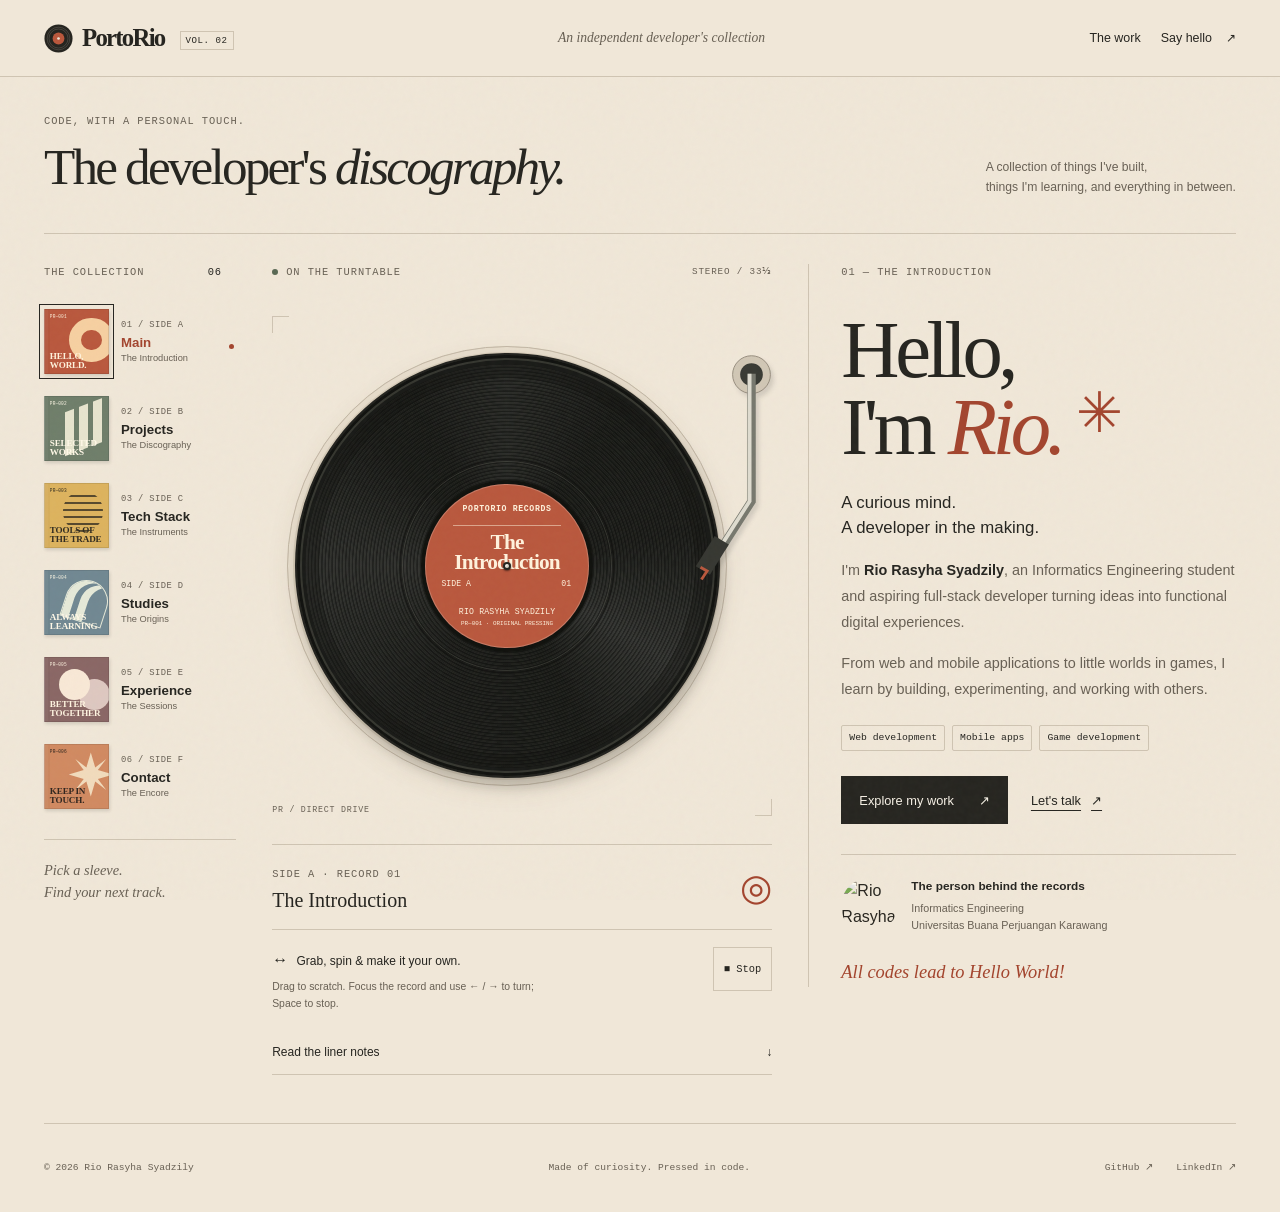
==== index.html @ fa9a6332 "rebuild: Vinyl Retro Porto" ====
<!DOCTYPE html>
<html lang="en">
  <head>
    <meta charset="UTF-8">
    <meta name="viewport" content="width=device-width, initial-scale=1.0">
    <meta name="theme-color" content="#f0e7d8">
    <meta name="description" content="The developer's discography. Explore the web, mobile, and game projects of Rio Rasyha Syadzily, an Informatics Engineering student and aspiring full-stack developer.">
    <meta property="og:title" content="PortoRio — The Developer's Discography">
    <meta property="og:description" content="Six records. One developer. Explore Rio's projects, instruments, and the story behind the work.">
    <meta property="og:type" content="website">
    <title>PortoRio — The Developer's Discography</title>
    <link rel="icon" href="assets/record.svg" type="image/svg+xml">
    <link rel="stylesheet" href="css/index.css">
    <link rel="stylesheet" href="css/vinyl.css">
    <script src="js/index.js" defer></script>
  </head>
  <body data-record="home">
    <a class="skip-link" href="#liner-notes">Skip to liner notes</a>
    <header class="navbar" id="navbar">
      <div class="nav-inner page-width">
        <a class="wordmark" href="#home" aria-label="PortoRio home"><img src="assets/record.svg" width="29" height="29" alt="">PortoRio<span class="edition">VOL. 02</span></a>
        <span class="header-note">An independent developer's collection</span>
        <nav class="quick-nav" aria-label="Quick navigation"><a href="#projects">The work</a><a href="#contact">Say hello <span aria-hidden="true">↗</span></a>
        </nav>
      </div>
    </header>
    <main class="page-width" id="main">
      <div class="masthead">
        <div>
          <p class="eyebrow">Code, with a personal touch.</p>
          <h1>The developer's <em>discography.</em>
          </h1>
        </div>
        <p class="masthead-note">A collection of things I've built,<br>things I'm learning, and everything in between.</p>
      </div>
      <div class="listening-room" id="listening-room" data-state="ready">
        <nav class="collection" aria-label="Vinyl collection">
          <div class="collection-heading">
            <h2 class="eyebrow">The collection</h2>
            <span class="mono">06</span>
          </div>
          <ol class="sleeve-list" id="sleeve-list" tabindex="-1">
            <li><a class="sleeve" href="#home" data-record="home" aria-current="true"><span class="sleeve-art art-home" aria-hidden="true"><span class="art-catalog">PR—001</span><span class="art-shape"></span><span class="art-name">HELLO,<br>WORLD.</span></span><span class="sleeve-caption"><span class="sleeve-number">01 / SIDE A</span><strong>Main</strong><span>The Introduction</span></span><span class="selection-dot" aria-hidden="true"></span></a>
            </li>
            <li><a class="sleeve" href="#projects" data-record="projects"><span class="sleeve-art art-projects" aria-hidden="true"><span class="art-catalog">PR—002</span><span class="art-shape"></span><span class="art-name">SELECTED<br>WORKS</span></span><span class="sleeve-caption"><span class="sleeve-number">02 / SIDE B</span><strong>Projects</strong><span>The Discography</span></span><span class="selection-dot" aria-hidden="true"></span></a>
            </li>
            <li><a class="sleeve" href="#skills" data-record="skills"><span class="sleeve-art art-skills" aria-hidden="true"><span class="art-catalog">PR—003</span><span class="art-shape"></span><span class="art-name">TOOLS OF<br>THE TRADE</span></span><span class="sleeve-caption"><span class="sleeve-number">03 / SIDE C</span><strong>Tech Stack</strong><span>The Instruments</span></span><span class="selection-dot" aria-hidden="true"></span></a>
            </li>
            <li><a class="sleeve" href="#studies" data-record="studies"><span class="sleeve-art art-studies" aria-hidden="true"><span class="art-catalog">PR—004</span><span class="art-shape"></span><span class="art-name">ALWAYS<br>LEARNING</span></span><span class="sleeve-caption"><span class="sleeve-number">04 / SIDE D</span><strong>Studies</strong><span>The Origins</span></span><span class="selection-dot" aria-hidden="true"></span></a>
            </li>
            <li><a class="sleeve" href="#experience" data-record="experience"><span class="sleeve-art art-experience" aria-hidden="true"><span class="art-catalog">PR—005</span><span class="art-shape"></span><span class="art-name">BETTER<br>TOGETHER</span></span><span class="sleeve-caption"><span class="sleeve-number">05 / SIDE E</span><strong>Experience</strong><span>The Sessions</span></span><span class="selection-dot" aria-hidden="true"></span></a>
            </li>
            <li><a class="sleeve" href="#contact" data-record="contact"><span class="sleeve-art art-contact" aria-hidden="true"><span class="art-catalog">PR—006</span><span class="art-shape"></span><span class="art-name">KEEP IN<br>TOUCH.</span></span><span class="sleeve-caption"><span class="sleeve-number">06 / SIDE F</span><strong>Contact</strong><span>The Encore</span></span><span class="selection-dot" aria-hidden="true"></span></a>
            </li>
          </ol>
          <p class="collection-hint">Pick a sleeve.<br>Find your next track.</p>
        </nav>
        <div class="turntable-column">
          <div class="deck-heading"><span class="eyebrow"><span class="status-dot" aria-hidden="true"></span>On the turntable</span><span class="mono">STEREO / 33⅓</span>
          </div>
          <div class="turntable" id="turntable">
            <span class="deck-corner corner-top" aria-hidden="true"></span><span class="deck-corner corner-bottom" aria-hidden="true"></span>
            <div class="platter" aria-hidden="true">
            </div>
            <svg class="tonearm" viewBox="0 0 90 270" fill="none" aria-hidden="true"><circle cx="63" cy="25" r="20" fill="#d1c7b5" stroke="#948b7c"/><circle cx="63" cy="25" r="12" fill="#393a34"/><path d="M63 24v135l-32 50" stroke="#77786e" stroke-width="9"/><path d="M61 24v135l-32 50" stroke="#dfdcd0" stroke-width="4"/><path d="m24 196 15 9-20 32-15-9z" fill="#363731"/><path d="m9 229 7 4-6 9" stroke="#b9583d" stroke-width="3"/></svg>
            <div class="record-motion" id="record-motion">
              <div class="record-surface" id="record-surface" role="group" aria-label="The Introduction vinyl" aria-describedby="record-help">
                <div class="record" id="record" aria-hidden="true">
                  <div class="record-label"><span class="label-brand">PORTORIO RECORDS</span><span class="label-rule"></span><span class="label-title" id="record-title">The<br>Introduction</span><span class="label-side" id="record-side">SIDE A</span><span class="label-number" id="record-number">01</span><span class="label-credit">RIO RASYHA SYADZILY</span><span class="label-bottom" id="record-catalog">PR—001 · ORIGINAL PRESSING</span>
                  </div>
                </div>
                <span class="spindle" aria-hidden="true"></span>
              </div>
            </div>
            <span class="deck-signature mono" aria-hidden="true">PR / DIRECT DRIVE</span>
          </div>
          <div class="record-caption">
            <div><span class="eyebrow" id="playing-side">Side A · Record 01</span>
              <p id="playing-title">The Introduction</p>
            </div>
            <span class="record-mark" aria-hidden="true">◎</span>
          </div>
          <div class="interaction-controls" id="interaction-controls" hidden>
            <p id="record-help"><span aria-hidden="true">↔</span> Grab, spin &amp; make it your own.<small>Drag to scratch. Focus the record and use ← / → to turn; Space to stop.</small>
            </p>
            <button class="stop-record" id="stop-record" type="button" aria-label="Stop the record">■ Stop</button>
          </div>
          <a class="notes-jump" id="notes-jump" href="#home">Read the liner notes <span aria-hidden="true">↓</span></a>
        </div>
        <div class="liner-notes" id="liner-notes" tabindex="-1">
          <section class="record-panel" id="home" aria-labelledby="home-heading">
            <p class="eyebrow panel-catalog">01 — The Introduction</p>
            <h2 class="intro-heading" id="home-heading" tabindex="-1">Hello,<br>I'm <em>Rio.</em><span class="hello-star" aria-hidden="true">✳</span>
            </h2>
            <p class="intro-subtitle">A curious mind.<br>A developer in the making.</p>
            <p>I'm <strong>Rio Rasyha Syadzily</strong>, an Informatics Engineering student and aspiring full-stack developer turning ideas into functional digital experiences.</p>
            <p id="about">From web and mobile applications to little worlds in games, I learn by building, experimenting, and working with others.</p>
            <div class="interest-tags"><span>Web development</span><span>Mobile apps</span><span>Game development</span>
            </div>
            <div class="actions"><a class="button button-ink" href="#projects">Explore my work <span aria-hidden="true">↗</span></a><a class="text-link" href="#contact">Let's talk <span aria-hidden="true">↗</span></a>
            </div>
            <div class="artist-note"><img src="assets/pfp/POTORIO.jpeg" alt="Rio Rasyha Syadzily" width="56" height="56" decoding="async">
              <div><strong>The person behind the records</strong><span>Informatics Engineering<br>Universitas Buana Perjuangan Karawang</span>
              </div>
            </div>
            <p class="handwritten">All codes lead to Hello World!</p>
          </section>
          <section class="record-panel" id="projects" aria-labelledby="projects-heading">
            <p class="eyebrow panel-catalog">02 — The Discography</p>
            <h2 id="projects-heading" tabindex="-1">Selected <em>works.</em>
            </h2>
            <p>A few ideas that made it out of my notebook. Four tracks across web, mobile, and game development.</p>
            <ol class="track-list">
              <li>
                <article class="track"><a class="track-cover" href="detail_PJ.html?project=proculus" aria-label="View Proculus project"><img src="assets/projects/proculus/homepr.jpeg" alt="Proculus e-procurement website" width="160" height="110" loading="lazy" decoding="async"><span aria-hidden="true">01</span></a>
                  <div><span class="eyebrow">Full-stack · Web &amp; mobile</span>
                    <h3><a href="detail_PJ.html?project=proculus">Proculus <span aria-hidden="true">↗</span></a>
                    </h3>
                    <p>An e-procurement platform for tender, vendor, bidding, and procurement processes.</p>
                    <p class="track-tech">Laravel · PHP · MySQL · Ionic Angular · Tailwind CSS · Bootstrap · Sanctum</p>
                  </div>
                </article>
              </li>
              <li>
                <article class="track"><a class="track-cover" href="detail_PJ.html?project=hibitty" aria-label="View Hibitty project"><img src="assets/projects/hibitty/cover.png" alt="Hibitty habit tracker artwork" width="160" height="110" loading="lazy" decoding="async"><span aria-hidden="true">02</span></a>
                  <div><span class="eyebrow">Mobile · Personal project</span>
                    <h3><a href="detail_PJ.html?project=hibitty">Hibitty <span aria-hidden="true">↗</span></a>
                    </h3>
                    <p>An offline Android habit tracker with daily check-ins, streaks, and local data storage.</p>
                    <p class="track-tech">Ionic Angular · JavaScript · Capacitor · Local Storage</p>
                  </div>
                </article>
              </li>
              <li>
                <article class="track"><a class="track-cover" href="detail_PJ.html?project=echoes" aria-label="View Echoes of Gaia project"><img src="assets/projects/echoes/map1.png" alt="Echoes of Gaia 2D game environment" width="160" height="110" loading="lazy" decoding="async"><span aria-hidden="true">03</span></a>
                  <div><span class="eyebrow">Game · GEMASTIK XIX 2026</span>
                    <h3><a href="detail_PJ.html?project=echoes">Echoes of Gaia <span aria-hidden="true">↗</span></a>
                    </h3>
                    <p>The Living World. A 2D game exploring gameplay, creative direction, and team collaboration.</p>
                    <p class="track-tech">Unity · C# · 2D · Game Design</p>
                  </div>
                </article>
              </li>
              <li>
                <article class="track"><a class="track-cover" href="detail_PJ.html?project=eventsite" aria-label="View Eventsite project"><img src="assets/projects/eventsite/home.jpg" alt="Eventsite event organizer website" width="160" height="110" loading="lazy" decoding="async"><span aria-hidden="true">04</span></a>
                  <div><span class="eyebrow">Web · Academic project</span>
                    <h3><a href="detail_PJ.html?project=eventsite">Eventsite <span aria-hidden="true">↗</span></a>
                    </h3>
                    <p>A team-built event organizer application, from front-end interfaces to back-end functionality.</p>
                    <p class="track-tech">PHP · JavaScript · MySQL · HTML · CSS</p>
                  </div>
                </article>
              </li>
            </ol>
            <a class="text-link" href="https://github.com/iori-28" target="_blank" rel="noopener noreferrer">More on GitHub <span aria-hidden="true">↗</span></a>
          </section>
          <section class="record-panel" id="skills" aria-labelledby="skills-heading">
            <p class="eyebrow panel-catalog">03 — The Instruments</p>
            <h2 id="skills-heading" tabindex="-1">Tools of <em>the trade.</em>
            </h2>
            <p>The languages, frameworks, and tools I use across academic, personal, and competition projects.</p>
            <!-- Existing local technology labels and licensed icons. -->
            <div class="skills-grid">
              <article class="skill-card">
                <div class="skill-heading">
                  <h3>01 / Programming</h3>
                  <button type="button" class="skill-toggle" aria-label="Technology logos for Programming" aria-pressed="false" hidden>Show logos +</button>
                </div>
                <div class="skill-list">
                  <span class="tag"><img src="assets/tech/python.svg" alt="" width="24" height="24" loading="lazy">Python</span><span class="tag"><img src="assets/tech/javascript.svg" alt="" width="24" height="24" loading="lazy">JavaScript</span><span class="tag"><img src="assets/tech/php.svg" alt="" width="24" height="24" loading="lazy">PHP</span><span class="tag"><img src="assets/tech/csharp.svg" alt="" width="24" height="24" loading="lazy">C#</span><span class="tag"><img src="assets/tech/ruby.svg" alt="" width="24" height="24" loading="lazy">Ruby / RGSS</span><span class="tag"><img src="assets/tech/rails.svg" alt="" width="24" height="24" loading="lazy">Ruby on Rails</span>
                </div>
              </article>
              <article class="skill-card">
                <div class="skill-heading">
                  <h3>02 / Web development</h3>
                  <button type="button" class="skill-toggle" aria-label="Technology logos for Web Development" aria-pressed="false" hidden>Show logos +</button>
                </div>
                <div class="skill-list">
                  <span class="tag"><img src="assets/tech/laravel.svg" alt="" width="24" height="24" loading="lazy">Laravel</span><span class="tag"><img src="assets/tech/tailwindcss.svg" alt="" width="24" height="24" loading="lazy">Tailwind CSS</span><span class="tag"><img src="assets/tech/bootstrap.svg" alt="" width="24" height="24" loading="lazy">Bootstrap</span><span class="tag"><img src="assets/tech/html5.svg" alt="" width="24" height="24" loading="lazy">HTML</span><span class="tag"><img src="assets/tech/css3.svg" alt="" width="24" height="24" loading="lazy">CSS</span><span class="tag"><img src="assets/tech/mysql.svg" alt="" width="24" height="24" loading="lazy">MySQL</span>
                </div>
              </article>
              <article class="skill-card">
                <div class="skill-heading">
                  <h3>03 / Mobile development</h3>
                  <button type="button" class="skill-toggle" aria-label="Technology logos for Mobile Development" aria-pressed="false" hidden>Show logos +</button>
                </div>
                <div class="skill-list">
                  <span class="tag"><img src="assets/tech/ionic.svg" alt="" width="24" height="24" loading="lazy">Ionic</span><span class="tag"><img src="assets/tech/angular.svg" alt="" width="24" height="24" loading="lazy">Angular</span><span class="tag"><img src="assets/tech/capacitor.svg" alt="" width="24" height="24" loading="lazy">Capacitor</span><span class="tag"><img src="assets/tech/androidstudio.svg" alt="" width="24" height="24" loading="lazy">Android Studio</span><span class="tag"><img src="assets/tech/local-storage.svg" alt="" width="24" height="24" loading="lazy">Local Storage</span>
                </div>
              </article>
              <article class="skill-card">
                <div class="skill-heading">
                  <h3>04 / Game development</h3>
                  <button type="button" class="skill-toggle" aria-label="Technology logos for Game Development" aria-pressed="false" hidden>Show logos +</button>
                </div>
                <div class="skill-list">
                  <span class="tag"><img src="assets/tech/unity.svg" alt="" width="24" height="24" loading="lazy">Unity</span><span class="tag"><img src="assets/tech/csharp.svg" alt="" width="24" height="24" loading="lazy">C#</span><span class="tag"><img src="assets/tech/rpgmaker.svg" alt="" width="24" height="24" loading="lazy">RPG Maker</span><span class="tag"><img src="assets/tech/pixel-art.svg" alt="" width="24" height="24" loading="lazy">Pixel Art</span><span class="tag"><img src="assets/tech/aseprite.svg" alt="" width="24" height="24" loading="lazy">Aseprite</span>
                </div>
              </article>
            </div>
            <p class="small-note">Currently exploring Ruby / RGSS and Ruby on Rails.</p>
          </section>
          <section class="record-panel" id="studies" aria-labelledby="studies-heading">
            <p class="eyebrow panel-catalog">04 — The Origins</p>
            <h2 id="studies-heading" tabindex="-1">Always <em>learning.</em>
            </h2>
            <p>The foundations, the experiments, and the work in progress.</p>
            <article class="education-card"><span class="eyebrow">2024 — 2028 · Expected</span><span class="education-symbol" aria-hidden="true">↗</span>
              <h3>Universitas Buana<br>Perjuangan Karawang</h3>
              <p>Bachelor of Informatics Engineering</p>
              <span class="small-note">GPA: to be added.</span>
            </article>
            <article class="liner-entry"><span class="eyebrow">On the learning list</span>
              <h3>Ruby (RGSS) &amp; Ruby on Rails</h3>
              <p>Currently studying Ruby for game development and command tools, alongside Ruby on Rails.</p>
            </article>
            <article class="liner-entry"><span class="eyebrow">Learning by doing</span>
              <h3>Beyond the classroom</h3>
              <p>Academic projects, personal applications, and technology competitions are where I put ideas into practice and learn to collaborate.</p>
              <a class="text-link" href="#experience">Explore the sessions <span aria-hidden="true">↗</span></a>
            </article>
          </section>
          <section class="record-panel" id="experience" aria-labelledby="experience-heading">
            <p class="eyebrow panel-catalog">05 — The Sessions</p>
            <h2 id="experience-heading" tabindex="-1">Better <em>together.</em>
            </h2>
            <p>The teams, competitions, and communities that shape how I work.</p>
            <h3 class="group-title" id="competitions">Competition recordings</h3>
            <article class="liner-entry"><span class="eyebrow">August 2026</span>
              <h3>GEMASTIK XIX 2026</h3>
              <p class="entry-role">Game Development Division · Team Leader</p>
              <p>Represented Universitas Buana Perjuangan Karawang, leading a team building a 2D game with Unity and C#. Responsible for the core concept, creative direction, and team coordination.</p>
            </article>
            <article class="liner-entry"><span class="eyebrow">May — June 2026</span>
              <h3>Technovision</h3>
              <p class="entry-role">Full-Stack Developer · E-Procurement</p>
              <p>Developed the Laravel, PHP, Tailwind CSS, and Bootstrap web application, contributed to the Ionic Angular mobile app, and presented the project to industry professionals.</p>
            </article>
            <h3 class="group-title">Organizations &amp; activities</h3>
            <article class="liner-entry"><span class="eyebrow">July 2026 — Present</span>
              <h3>BEM FIK UBP</h3>
              <p class="entry-role">Secretary</p>
              <p>Manage administration, documentation, correspondence, and organizational records to support internal activities.</p>
            </article>
            <article class="liner-entry"><span class="eyebrow">August — September 2026</span>
              <h3>Pekan Olahraga Mahasiswa</h3>
              <p class="entry-role">Secretary</p>
              <p>Managed administrative documentation and coordination, preparing supporting materials and resources throughout the event.</p>
            </article>
            <article class="liner-entry"><span class="eyebrow">September 2025 — Present</span>
              <h3>UKM Bahasa</h3>
              <p class="entry-role">Member</p>
              <p>Participate in structured Japanese and English learning activities, including practice sessions, quizzes, and assessments.</p>
            </article>
            <article class="liner-entry"><span class="eyebrow">July 2023 — March 2024</span>
              <h3>ITSKA — SMAN 1 Karawang</h3>
              <p class="entry-role">Member</p>
              <p>Participated in student organization activities and technology initiatives within the school environment.</p>
            </article>
          </section>
          <section class="record-panel" id="contact" aria-labelledby="contact-heading">
            <p class="eyebrow panel-catalog">06 — The Encore</p>
            <h2 id="contact-heading" tabindex="-1">Let's make<br><em>something.</em>
            </h2>
            <p>A software project, a collaboration, an internship opportunity, or a good conversation about technology. I'd love to hear from you.</p>
            <a class="contact-email" href="mailto:riorasyhasyadzily@gmail.com"><span class="eyebrow">Drop me a line</span><strong>riorasyhasyadzily<wbr>@gmail.com</strong><span aria-hidden="true">↗</span></a>
            <div class="profile-links"><a href="https://github.com/iori-28" target="_blank" rel="noopener noreferrer"><span><strong>GitHub</strong><small>@iori-28 · Explore the code</small></span><span aria-hidden="true">↗</span></a><a href="https://www.linkedin.com/in/rio-rasyha-syadzily" target="_blank" rel="noopener noreferrer"><span><strong>LinkedIn</strong><small>Rio Rasyha Syadzily · Let's connect</small></span><span aria-hidden="true">↗</span></a><a href="https://mail.google.com/mail/?view=cm&amp;fs=1&amp;to=riorasyhasyadzily@gmail.com" target="_blank" rel="noopener noreferrer"><span><strong>Prefer Gmail?</strong><small>Write a message in your browser</small></span><span aria-hidden="true">↗</span></a>
            </div>
            <p class="handwritten">Thanks for giving my records a spin.</p>
          </section>
          <a class="collection-return text-link" href="#sleeve-list">↑ Back to the collection</a>
        </div>
      </div>
      <p class="sr-only" id="selection-status" role="status" aria-live="polite" aria-atomic="true">
      </p>
      <noscript>
        <p class="fallback-note">The complete collection is below. Enable JavaScript to spin records and switch sleeves.</p>
      </noscript>
    </main>
    <footer class="page-width footer"><span>© <span id="year">2026</span> Rio Rasyha Syadzily</span><span class="footer-motto">Made of curiosity. Pressed in code.</span><a href="https://github.com/iori-28" target="_blank" rel="noopener noreferrer">GitHub ↗</a><a href="https://www.linkedin.com/in/rio-rasyha-syadzily" target="_blank" rel="noopener noreferrer">LinkedIn ↗</a>
    </footer>
  </body>
</html>
---- css/index.css ----
/* PortoRio / Vol. 02 — paper, ink, and liner notes. */
:root {
  color-scheme: light;
  --paper: #f0e7d8;
  --paper-light: #f7f1e6;
  --ink: #262520;
  --muted: #686054;
  --rust: #a3452e;
  --line: #cfc4b2;
  --sage: #788578;
  --display: Georgia, "Times New Roman", serif;
  --body: "Segoe UI", Arial, sans-serif;
  --mono: "Courier New", monospace;
}
* { box-sizing: border-box; }
body { margin: 0; color: var(--ink); background: var(--paper); font: 1rem/1.65 var(--body); }
body::before { content: ""; position: fixed; inset: 0; z-index: 20; pointer-events: none; opacity: .13; background-image: url("data:image/svg+xml,%3Csvg viewBox='0 0 180 180' xmlns='http://www.w3.org/2000/svg'%3E%3Cfilter id='n'%3E%3CfeTurbulence type='fractalNoise' baseFrequency='.85' numOctaves='3' stitchTiles='stitch'/%3E%3C/filter%3E%3Cpath fill='%2399866d' opacity='.22' filter='url(%23n)' d='M0 0h180v180H0z'/%3E%3C/svg%3E"); }
html { scroll-padding-top: 6rem; }
h1, h2, h3, p { margin: 0; }
a { color: inherit; text-decoration: none; }
button { color: inherit; font: inherit; cursor: pointer; }
img { display: block; max-width: 100%; }
button, a { -webkit-tap-highlight-color: transparent; }
:focus-visible { outline: 2px solid var(--rust); outline-offset: 5px; }
::selection { color: var(--paper-light); background: var(--rust); }
[hidden] { display: none !important; }
.page-width { width: min(1440px, calc(100% - 36px)); margin-inline: auto; }
.eyebrow, .mono { font: .65rem/1.6 var(--mono); letter-spacing: .09em; }
.eyebrow { text-transform: uppercase; }
.eyebrow, .small-note { color: var(--muted); }
.sr-only { position: absolute; width: 1px; height: 1px; padding: 0; overflow: hidden; clip-path: inset(50%); white-space: nowrap; }
.skip-link { position: fixed; top: .8rem; left: 1rem; z-index: 100; padding: .8rem 1.2rem; color: var(--paper-light); background: var(--ink); transform: translateY(-180%); }
.skip-link:focus { transform: none; }
.navbar { position: sticky; top: 0; z-index: 30; border-bottom: 1px solid var(--line); background: var(--paper); transition: box-shadow .2s; }
.navbar.scrolled { box-shadow: 0 4px 16px #2625200a; }
.nav-inner { display: flex; align-items: center; justify-content: space-between; gap: 12px; min-height: 76px; }
.wordmark { display: inline-flex; align-items: center; gap: 9px; font: bold 1.55rem var(--display); letter-spacing: -.07em; min-height: 44px; }
.edition { margin: 5px 0 0 6px; font: .57rem var(--mono); letter-spacing: .06em; border: 1px solid var(--line); padding: 3px 5px; }
.header-note { display: none; color: var(--muted); font: italic .85rem var(--display); }
.quick-nav { display: flex; gap: 20px; font-size: .78rem; }
.quick-nav a { display: flex; align-items: center; gap: 14px; min-height: 44px; }
.quick-nav a:hover, .text-link:hover, .footer a:hover { color: var(--rust); }
.quick-nav a:first-child { display: none; }
.masthead { display: flex; align-items: end; justify-content: space-between; gap: 2rem; padding: 32px 0 30px; }
.masthead h1 { font: normal clamp(2rem, 4vw, 3.25rem)/1.15 var(--display); letter-spacing: -.055em; margin-top: .55rem; }
.masthead h1 em { font-weight: normal; }
.masthead-note { display: none; font-size: .76rem; color: var(--muted); }
.listening-room { display: grid; gap: 26px; padding-top: 20px; border-top: 1px solid var(--line); align-items: start; }
.collection, .turntable-column, .liner-notes { min-width: 0; }
.collection { position: relative; z-index: 3; }
.collection-heading { display: flex; justify-content: space-between; margin-bottom: 14px; }
.collection-heading h2 { font-weight: normal; }
.sleeve-list { display: flex; gap: 18px; margin: 0 -6px; padding: 6px 6px 14px; list-style: none; overflow-x: auto; scrollbar-width: thin; scrollbar-color: var(--line) transparent; scroll-snap-type: x proximity; }
.sleeve-list li { flex: 0 0 92px; scroll-snap-align: start; }
.sleeve { display: flex; flex-direction: column; gap: 10px; position: relative; padding: 0 0 8px; }
.sleeve-caption { display: flex; flex-direction: column; line-height: 1.45; }
.sleeve-caption strong { font-size: .8rem; font-weight: 600; }
.sleeve-caption > span:last-child { font-size: .6rem; color: var(--muted); }
.sleeve-number { font: .55rem/1.7 var(--mono); letter-spacing: .045em; color: var(--muted); }
.selection-dot { width: 5px; height: 5px; position: absolute; right: 0; bottom: 29px; background: var(--rust); border-radius: 50%; opacity: 0; }
.sleeve[aria-current] .selection-dot { opacity: 1; }
.sleeve[aria-current] strong { color: var(--rust); }
.collection-hint { display: none; }
.turntable-column { position: relative; z-index: 2; }
.deck-heading { display: flex; justify-content: space-between; align-items: center; gap: .5rem; }
.deck-heading .mono { color: var(--muted); font-size: .58rem; }
.status-dot { display: inline-block; vertical-align: middle; width: 6px; height: 6px; margin: 0 8px 2px 0; background: #596953; border-radius: 50%; }
.record-caption { display: flex; justify-content: space-between; align-items: center; padding: 14px 0; border-block: 1px solid var(--line); }
.record-caption p { font: 1.25rem/1.5 var(--display); }
.record-mark { font: 2.3rem var(--display); color: var(--rust); }
.interaction-controls { display: flex; justify-content: space-between; align-items: start; gap: .8rem; padding-top: 17px; }
#record-help { font-size: .75rem; }
#record-help > span { margin-right: 5px; font-size: 1rem; }
#record-help small { display: block; color: var(--muted); font-size: .65rem; line-height: 1.7; max-width: 270px; margin-top: 4px; }
.stop-record { flex-shrink: 0; border: 1px solid var(--line); background: transparent; min-height: 44px; padding: 5px 10px; font: .65rem var(--mono); }
.stop-record:hover { background: var(--paper-light); }
.notes-jump { display: flex; justify-content: space-between; align-items: center; min-height: 44px; font-size: .75rem; border-bottom: 1px solid var(--line); margin-top: 12px; }
.liner-notes { scroll-margin-top: 1rem; }
.record-panel { padding-top: 22px; scroll-margin-top: 1rem; overflow-wrap: break-word; }
.record-panel + .record-panel { margin-top: 4rem; }
.enhanced .record-panel { margin-top: 0; }
.panel-catalog { padding-bottom: 20px; border-bottom: 1px solid var(--line); margin-bottom: 23px; }
.record-panel h2 { font: normal clamp(2.5rem, 4.5vw, 3.6rem)/1.07 var(--display); letter-spacing: -.055em; margin-bottom: 20px; }
.record-panel h2 em { color: var(--rust); font-weight: normal; }
.record-panel h2:focus { outline-offset: 8px; }
.record-panel .intro-heading { position: relative; font-size: clamp(4rem, 7vw, 6.4rem); line-height: .96; margin-bottom: 24px; }
.hello-star { display: inline-block; font-family: var(--body); font-size: .7em; color: var(--rust); vertical-align: top; margin: -.05em 0 0 .25em; }
.record-panel > p:not(.eyebrow, .handwritten, .intro-subtitle) { color: var(--muted); font-size: .9rem; line-height: 1.8; margin-bottom: 15px; }
.record-panel > .intro-subtitle { color: var(--ink); font-size: 1.05rem; line-height: 1.5; margin-bottom: 18px; }
.record-panel p strong { color: var(--ink); font-weight: 600; }
.interest-tags { display: flex; gap: 7px; flex-wrap: wrap; margin: 22px 0 25px; }
.interest-tags span { font: .61rem/1.5 var(--mono); border: 1px solid var(--line); border-radius: 2px; padding: 5px 7px; }
.actions { display: flex; gap: 23px; align-items: center; flex-wrap: wrap; margin-bottom: 30px; }
.button { display: inline-flex; align-items: center; justify-content: space-between; min-height: 48px; gap: 25px; padding: 11px 18px; font-size: .8rem; transition: background .18s; }
.button-ink { background: var(--ink); color: var(--paper-light); }
.button-ink:hover { background: var(--rust); }
.text-link { display: inline-flex; min-height: 44px; align-items: center; gap: 10px; font-size: .8rem; text-decoration: underline; text-underline-offset: 5px; }
.artist-note { border-top: 1px solid var(--line); padding-top: 22px; display: flex; gap: 14px; align-items: center; }
.artist-note img { border-radius: 50%; object-fit: cover; filter: sepia(.35); flex-shrink: 0; }
.artist-note strong { display: block; font-size: .74rem; font-weight: 600; margin-bottom: 3px; }
.artist-note span { display: block; font-size: .67rem; line-height: 1.6; color: var(--muted); }
.handwritten { font: italic 1.15rem/1.5 var(--display); color: var(--rust); margin-top: 25px; }
.track-list { padding: 0; list-style: none; margin: 22px 0 14px; }
.track { display: grid; grid-template-columns: 74px minmax(0, 1fr); gap: 15px; padding: 21px 0; border-top: 1px solid var(--line); }
.track-cover { position: relative; align-self: start; background: #ded2bd; border: 1px solid var(--line); }
.track-cover img { width: 100%; height: 74px; object-fit: cover; transition: filter .2s; filter: saturate(.7); }
.track-cover:hover img { filter: none; }
.track-cover > span { position: absolute; bottom: 0; left: 0; font: .6rem var(--mono); background: var(--ink); color: var(--paper); padding: 4px 7px; }
.track .eyebrow { font-size: .55rem; letter-spacing: .04em; }
.track h3 { font: bold 1.28rem/1.5 var(--display); margin: 3px 0 4px; }
.track h3 a { display: flex; justify-content: space-between; gap: 10px; min-height: 36px; }
.track h3 a:hover { color: var(--rust); }
.track h3 span { font: 1rem var(--body); }
.track p { font-size: .77rem; color: var(--muted); line-height: 1.65; }
.track .track-tech { font: .59rem/1.8 var(--mono); color: var(--rust); margin-top: 8px; }
.skill-card { border-top: 1px solid var(--line); padding: 18px 0; }
.skill-heading { display: flex; align-items: center; justify-content: space-between; gap: 10px; }
.skill-heading h3 { font-size: .82rem; font-weight: 600; }
.skill-toggle { border: 0; background: transparent; padding: 4px 0 4px 6px; min-height: 44px; font: .6rem var(--mono); color: var(--rust); flex-shrink: 0; }
.skill-list { display: flex; flex-wrap: wrap; gap: 7px; margin-top: 10px; }
.tag { display: inline-flex; gap: 7px; align-items: center; padding: 6px 8px; border: 1px solid var(--line); background: #f7f1e655; font-size: .7rem; }
.tag img { object-fit: contain; transition: opacity .16s, transform .16s; }
.skills-interactive .skill-card:not(.logos-visible) .tag img { opacity: 0; transform: scale(.7); }
.small-note { font-size: .75rem; }
.education-card { position: relative; padding: 25px; margin: 25px 0; background: #dedecb; border: 1px solid #b8bcaa; }
.education-card h3 { font: 1.6rem/1.25 var(--display); margin: 38px 0 15px; }
.education-card p { font-size: .84rem; margin-bottom: 14px; }
.education-symbol { position: absolute; right: 23px; top: 42px; font-size: 2.7rem; color: #57644f; }
.liner-entry { padding: 21px 0; border-top: 1px solid var(--line); }
.liner-entry h3 { font: bold 1.2rem/1.35 var(--display); margin: 8px 0; }
.liner-entry p { font-size: .83rem; color: var(--muted); }
.liner-entry .entry-role { color: var(--rust); font-size: .74rem; margin-bottom: 9px; }
.group-title { margin: 28px 0 14px; font: .67rem var(--mono); text-transform: uppercase; letter-spacing: .08em; }
.contact-email { display: grid; grid-template-columns: minmax(0, 1fr) auto; gap: 10px; padding: 23px 0; margin-top: 25px; border-block: 1px solid var(--ink); overflow-wrap: anywhere; }
.contact-email .eyebrow { grid-column: 1 / -1; }
.contact-email strong { font-size: clamp(.92rem, 1.35vw, 1.15rem); font-weight: 500; }
.contact-email:hover, .profile-links a:hover { color: var(--rust); }
.profile-links a { display: flex; gap: 20px; justify-content: space-between; align-items: center; padding: 19px 0; border-bottom: 1px solid var(--line); }
.profile-links strong { display: block; font-weight: 500; font-size: .9rem; }
.profile-links small { color: var(--muted); font-size: .73rem; }
.footer { margin-top: 48px; padding-block: 22px; border-top: 1px solid var(--line); display: flex; align-items: center; gap: 10px 23px; flex-wrap: wrap; font: .6rem/1.8 var(--mono); color: var(--muted); }
.footer > span:first-child { flex-basis: 100%; }
.footer-motto { display: none; }
.footer a { min-height: 44px; display: inline-flex; align-items: center; }
.fallback-note { margin-block: 2rem; }
.collection-return { margin-top: 25px; }
@media (min-width: 600px) {
  .page-width { width: min(1440px, calc(100% - 64px)); }
  .quick-nav a:first-child { display: flex; }
  .masthead { padding-block: 36px; }
  .sleeve-list { justify-content: space-between; }
  .sleeve-list li { flex-basis: 88px; }
  .turntable-column { width: min(100%, 500px); margin-inline: auto; }
  .liner-notes { max-width: 650px; width: 100%; margin-inline: auto; }
  .track { grid-template-columns: 100px minmax(0, 1fr); gap: 20px; }
  .track-cover img { height: 86px; }
  .footer > span:first-child { flex-basis: auto; margin-right: auto; }
}
@media (min-width: 760px) {
  .header-note { display: block; }
  .listening-room { grid-template-columns: minmax(0, 1fr) minmax(0, 1fr); gap: 28px; }
  .collection { grid-column: 1 / -1; }
  .turntable-column { position: sticky; top: 105px; }
  .record-panel { padding-top: 0; }
  .record-panel .intro-heading { font-size: clamp(3.8rem, 6.5vw, 6.4rem); }
  .notes-jump { margin-top: 18px; }
  .track { grid-template-columns: 64px minmax(0, 1fr); gap: 12px; }
  .track-cover img { height: 68px; }
  .skill-heading { flex-wrap: wrap; gap: 0 10px; }
}
@media (min-width: 1100px) {
  .page-width { width: min(1440px, calc(100% - 88px)); }
  .masthead-note { display: block; }
  .listening-room { grid-template-columns: 192px minmax(0, 1.17fr) minmax(0, 1fr); gap: 36px; padding-top: 30px; }
  .collection { grid-column: auto; position: sticky; top: 105px; }
  .collection-return { display: none; }
  .collection-heading { padding-right: 14px; }
  .sleeve-list { flex-direction: column; gap: 6px; overflow: visible; padding-bottom: 0; }
  .sleeve-list li { flex-basis: auto; }
  .sleeve { flex-direction: row; align-items: center; gap: 12px; padding: 8px 14px 8px 0; }
  .sleeve-caption strong { font-size: .83rem; }
  .sleeve-caption > span:last-child { font-size: .58rem; }
  .selection-dot { right: 2px; top: 43px; }
  .collection-hint { display: block; font: italic .9rem/1.5 var(--display); color: var(--muted); border-top: 1px solid var(--line); padding-top: 20px; margin-top: 22px; }
  .turntable-column { margin-top: 0; }
  .liner-notes { border-left: 1px solid var(--line); padding-left: 32px; }
  .panel-catalog { border-bottom: none; padding-bottom: 0; margin-bottom: 30px; }
  .record-panel .intro-heading { font-size: clamp(4.5rem, 6.3vw, 6.4rem); }
  .footer-motto { display: block; margin-right: auto; }
}
@media (min-width: 1350px) {
  .listening-room { grid-template-columns: 210px minmax(0, 1.16fr) minmax(0, 1fr); gap: 46px; }
  .liner-notes { padding-left: 38px; }
  .sleeve { gap: 15px; }
  .track { grid-template-columns: 86px minmax(0, 1fr); gap: 17px; }
  .track-cover img { height: 78px; }
}
@media (prefers-reduced-motion: reduce) {
  *, *::before, *::after { scroll-behavior: auto !important; transition: none !important; }
}
@media print {
  body::before, .collection, .turntable-column, .quick-nav, .skip-link, .interaction-controls { display: none; }
  .navbar { position: static; }
  .listening-room { display: block; }
  .record-panel[hidden] { display: block !important; margin-top: 3rem; }
  .liner-notes { border: 0; padding: 0; }
}
---- css/vinyl.css ----
/* Sleeve artwork and record rendering are independent of page layout. */
[data-record="home"] { --label: #b9583d; --label-ink: #fff2dc; }
[data-record="projects"] { --label: #6f7e6a; --label-ink: #fff8e7; }
[data-record="skills"] { --label: #ddb35e; --label-ink: #302b20; }
[data-record="studies"] { --label: #718892; --label-ink: #fff8e7; }
[data-record="experience"] { --label: #8a6765; --label-ink: #fff5e1; }
[data-record="contact"] { --label: #d18a61; --label-ink: #30251e; }
.sleeve-art { display: block; position: relative; width: 92px; aspect-ratio: 1; flex-shrink: 0; overflow: hidden; background: var(--label); color: var(--label-ink); box-shadow: 1px 2px 3px #26252025, inset 1px 0 #ffffff45; transition: transform .2s, box-shadow .2s; }
.sleeve-art::after { content: ""; position: absolute; inset: 0; border: 1px solid #26252020; box-shadow: inset 3px 0 0 #ffffff0a, inset 5px 0 0 #00000008; pointer-events: none; }
.sleeve:hover .sleeve-art, .sleeve:focus-visible .sleeve-art { transform: rotate(-4deg) translateY(-3px); box-shadow: 3px 5px 9px #26252024; }
.sleeve[aria-current] .sleeve-art { outline: 1px solid var(--ink); outline-offset: 4px; }
.art-catalog { position: absolute; top: 7%; left: 9%; font: .36rem var(--mono); letter-spacing: .03em; z-index: 1; }
.art-name { position: absolute; left: 9%; bottom: 7%; z-index: 1; font: bold .73rem/.95 var(--display); letter-spacing: -.02em; }
.art-shape { position: absolute; }
.art-home .art-shape { width: 68%; height: 68%; border: 12px solid #f6d0a1; border-radius: 50%; top: 14%; left: 39%; }
.art-projects .art-shape { width: 59%; height: 67%; top: 14%; left: 33%; background: repeating-linear-gradient(90deg, #e7e4ce 0 9px, transparent 9px 14px); transform: skewY(-21deg); }
.art-skills .art-shape { width: 62%; height: 62%; top: 13%; right: 9%; border-radius: 50%; background: repeating-linear-gradient(0deg, #57492d 0 2px, transparent 2px 7px); }
.art-studies .art-shape { width: 66%; height: 66%; border: 1px solid #e6e9d8; border-radius: 50% 50% 0 0; top: 15%; left: 33%; box-shadow: inset 8px 0 #e6e9d8, inset 14px 0 #718892, inset 22px 0 #e6e9d8; transform: rotate(18deg); }
.art-experience .art-shape { width: 48%; height: 48%; border-radius: 50%; background: #f0d8bb; top: 18%; left: 23%; box-shadow: 20px 10px 0 #b7a297; mix-blend-mode: screen; }
.art-contact .art-shape { width: 68%; height: 68%; right: -6%; top: 13%; background: #f1dbbc; clip-path: polygon(50% 0,60% 34%,85% 15%,66% 40%,100% 50%,66% 60%,85% 85%,60% 66%,50% 100%,40% 66%,15% 85%,34% 60%,0 50%,34% 40%,15% 15%,40% 34%); }
.turntable { position: relative; width: 100%; aspect-ratio: 1; margin: 18px 0 20px; isolation: isolate; }
.deck-corner { position: absolute; width: 17px; height: 17px; border-color: var(--line); border-style: solid; }
.corner-top { left: 0; top: 0; border-width: 1px 0 0 1px; }
.corner-bottom { right: 0; bottom: 0; border-width: 0 1px 1px 0; }
.platter { position: absolute; width: 88%; height: 88%; left: 3%; top: 6%; border: 1px solid #c2b6a4; border-radius: 50%; background: #d6cbb8; box-shadow: 0 8px 25px #51422b12, inset 0 0 0 5px #e6dccb; }
.record-motion { position: absolute; width: 85%; height: 85%; top: 7.5%; left: 4.5%; }
.record-surface { position: relative; width: 100%; height: 100%; border-radius: 50%; outline-offset: 7px; }
.enhanced .record-surface { cursor: grab; touch-action: none; user-select: none; -webkit-user-select: none; }
.record-surface.is-dragging { cursor: grabbing; }
.record-surface[aria-disabled="true"] { cursor: wait; }
.record { width: 100%; height: 100%; position: relative; border-radius: 50%; background: #191a17; border: 2px solid #22221e; box-shadow: 3px 9px 12px #26252038, inset 0 0 0 3px #11120f, inset 0 0 0 5px #35362f; }
.record::before { content: ""; position: absolute; inset: 2%; border-radius: 50%; background: repeating-radial-gradient(circle, #3b3c3430 0, #3b3c3430 .6px, #10110e80 1px, #10110e80 2px, #34352d40 2.6px, transparent 3.4px), conic-gradient(from -30deg, transparent 0deg, #ffffff12 30deg, transparent 65deg, #ffffff03 110deg, #ffffff20 150deg, transparent 185deg, #ffffff04 245deg, #ffffff1b 300deg, transparent 345deg); box-shadow: inset 0 0 0 14px #13141055; }
.record::after { content: ""; position: absolute; inset: 25%; border: 1px solid #76766a40; box-shadow: 0 0 0 3px #11120e70; border-radius: 50%; pointer-events: none; }
.record-label { position: absolute; width: 39%; height: 39%; top: 30.5%; left: 30.5%; border-radius: 50%; color: var(--label-ink); background: var(--label); box-shadow: 0 0 0 4px #10110d, inset 0 0 0 1px #ffffff35; text-align: center; container-type: inline-size; }
.label-brand { position: absolute; top: 12%; left: 0; width: 100%; font: bold 5cqw var(--mono); letter-spacing: .08em; }
.label-rule { position: absolute; top: 25%; left: 17%; width: 66%; border-top: 1px solid currentColor; opacity: .5; }
.label-title { position: absolute; top: 29%; left: 12%; width: 76%; white-space: pre-line; font: bold 13cqw/.95 var(--display); letter-spacing: -.04em; }
.label-side, .label-number { position: absolute; top: 58%; font: 5cqw var(--mono); }
.label-side { left: 10%; }
.label-number { right: 11%; }
.label-credit { position: absolute; top: 75%; left: 0; width: 100%; font: 5cqw var(--mono); letter-spacing: .02em; }
.label-bottom { position: absolute; top: 83%; left: 0; width: 100%; font: 3.6cqw var(--mono); }
.spindle { position: absolute; left: calc(50% - 4px); top: calc(50% - 4px); width: 8px; height: 8px; border-radius: 50%; background: #dad5c7; border: 2px solid #24241e; box-shadow: 0 1px 2px #0008, inset 1px 1px #ffffffe0; pointer-events: none; }
.tonearm { position: absolute; width: 17%; height: 57%; right: -1%; top: 4%; z-index: 2; pointer-events: none; filter: drop-shadow(3px 4px 2px #26252024); }
.deck-signature { position: absolute; bottom: 0; left: 0; font-size: .52rem; color: var(--muted); }
.record-surface.is-moving .record, .record-surface.is-dragging .record { will-change: transform; }
@media (min-width: 600px) { .sleeve-art { width: 88px; } }
@media (min-width: 1100px) {
  .sleeve-art { width: 65px; }
  .art-name { font-size: .57rem; }
  .art-catalog { font-size: .28rem; }
  .turntable { margin-top: 35px; margin-bottom: 28px; }
}
@media (min-width: 1350px) { .sleeve-art { width: 72px; } }
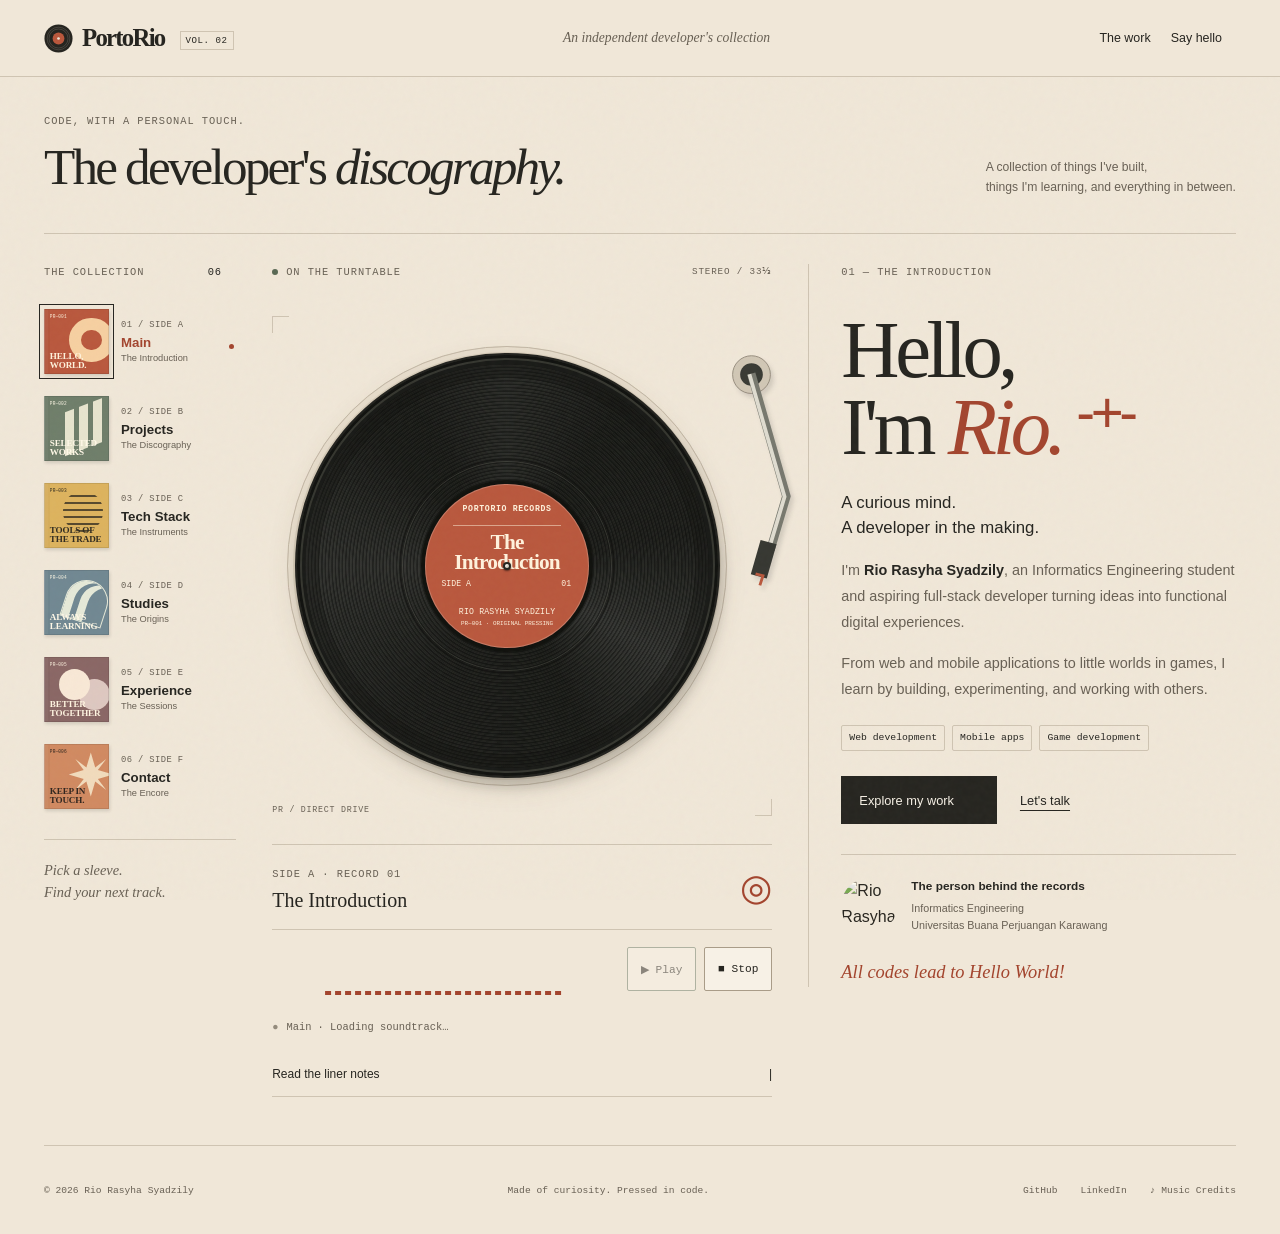
==== commit 41092965: "feat: Tracks & functional vinyl player" ====
--- a/index.html
+++ b/index.html
@@ -1,283 +1,429 @@
 <!DOCTYPE html>
 <html lang="en">
-  <head>
-    <meta charset="UTF-8">
-    <meta name="viewport" content="width=device-width, initial-scale=1.0">
-    <meta name="theme-color" content="#f0e7d8">
-    <meta name="description" content="The developer's discography. Explore the web, mobile, and game projects of Rio Rasyha Syadzily, an Informatics Engineering student and aspiring full-stack developer.">
-    <meta property="og:title" content="PortoRio — The Developer's Discography">
-    <meta property="og:description" content="Six records. One developer. Explore Rio's projects, instruments, and the story behind the work.">
-    <meta property="og:type" content="website">
-    <title>PortoRio — The Developer's Discography</title>
-    <link rel="icon" href="assets/record.svg" type="image/svg+xml">
-    <link rel="stylesheet" href="css/index.css">
-    <link rel="stylesheet" href="css/vinyl.css">
-    <script src="js/index.js" defer></script>
-  </head>
-  <body data-record="home">
-    <a class="skip-link" href="#liner-notes">Skip to liner notes</a>
-    <header class="navbar" id="navbar">
-      <div class="nav-inner page-width">
-        <a class="wordmark" href="#home" aria-label="PortoRio home"><img src="assets/record.svg" width="29" height="29" alt="">PortoRio<span class="edition">VOL. 02</span></a>
-        <span class="header-note">An independent developer's collection</span>
-        <nav class="quick-nav" aria-label="Quick navigation"><a href="#projects">The work</a><a href="#contact">Say hello <span aria-hidden="true">↗</span></a>
-        </nav>
+
+<head>
+  <meta charset="UTF-8">
+  <meta name="viewport" content="width=device-width, initial-scale=1.0">
+  <meta name="theme-color" content="#f0e7d8">
+  <meta name="description"
+    content="The developer's discography. Explore the web, mobile, and game projects of Rio Rasyha Syadzily, an Informatics Engineering student and aspiring full-stack developer.">
+  <meta property="og:title" content="PortoRio — The Developer's Discography">
+  <meta property="og:description"
+    content="Six records. One developer. Explore Rio's projects, instruments, and the story behind the work.">
+  <meta property="og:type" content="website">
+  <title>PortoRio — The Developer's Discography</title>
+  <link rel="icon" href="assets/record.svg" type="image/svg+xml">
+  <link rel="stylesheet" href="css/index.css">
+  <link rel="stylesheet" href="css/vinyl.css">
+  <link rel="stylesheet" href="css/playback.css">
+  <script src="js/app.js" defer></script>
+</head>
+
+<body data-record="home">
+  <a class="skip-link" href="#liner-notes">Skip to liner notes</a>
+  <header class="navbar" id="navbar">
+    <div class="nav-inner page-width">
+      <a class="wordmark" href="#home" aria-label="PortoRio home"><img src="assets/record.svg" width="29" height="29"
+          alt="">PortoRio<span class="edition">VOL. 02</span></a>
+      <span class="header-note">An independent developer's collection</span>
+      <nav class="quick-nav" aria-label="Quick navigation"><a href="#projects">The work</a><a href="#contact">Say hello
+          <span aria-hidden="true"></span></a>
+      </nav>
+    </div>
+  </header>
+  <main class="page-width" id="main">
+    <div class="masthead">
+      <div>
+        <p class="eyebrow">Code, with a personal touch.</p>
+        <h1>The developer's <em>discography.</em>
+        </h1>
       </div>
-    </header>
-    <main class="page-width" id="main">
-      <div class="masthead">
-        <div>
-          <p class="eyebrow">Code, with a personal touch.</p>
-          <h1>The developer's <em>discography.</em>
-          </h1>
+      <p class="masthead-note">A collection of things I've built,<br>things I'm learning, and everything in between.</p>
+    </div>
+    <div class="listening-room" id="listening-room" data-state="ready">
+      <nav class="collection" aria-label="Vinyl collection">
+        <div class="collection-heading">
+          <h2 class="eyebrow">The collection</h2>
+          <span class="mono">06</span>
         </div>
-        <p class="masthead-note">A collection of things I've built,<br>things I'm learning, and everything in between.</p>
+        <ol class="sleeve-list" id="sleeve-list" tabindex="-1">
+          <li><a class="sleeve" href="#home" data-record="home" aria-current="true"><span class="sleeve-art art-home"
+                aria-hidden="true"><span class="art-catalog">PR—001</span><span class="art-shape"></span><span
+                  class="art-name">HELLO,<br>WORLD.</span></span><span class="sleeve-caption"><span
+                  class="sleeve-number">01 / SIDE A</span><strong>Main</strong><span>The Introduction</span></span><span
+                class="selection-dot" aria-hidden="true"></span></a>
+          </li>
+          <li><a class="sleeve" href="#projects" data-record="projects"><span class="sleeve-art art-projects"
+                aria-hidden="true"><span class="art-catalog">PR—002</span><span class="art-shape"></span><span
+                  class="art-name">SELECTED<br>WORKS</span></span><span class="sleeve-caption"><span
+                  class="sleeve-number">02 / SIDE B</span><strong>Projects</strong><span>The
+                  Discography</span></span><span class="selection-dot" aria-hidden="true"></span></a>
+          </li>
+          <li><a class="sleeve" href="#skills" data-record="skills"><span class="sleeve-art art-skills"
+                aria-hidden="true"><span class="art-catalog">PR—003</span><span class="art-shape"></span><span
+                  class="art-name">TOOLS OF<br>THE TRADE</span></span><span class="sleeve-caption"><span
+                  class="sleeve-number">03 / SIDE C</span><strong>Tech Stack</strong><span>The
+                  Instruments</span></span><span class="selection-dot" aria-hidden="true"></span></a>
+          </li>
+          <li><a class="sleeve" href="#studies" data-record="studies"><span class="sleeve-art art-studies"
+                aria-hidden="true"><span class="art-catalog">PR—004</span><span class="art-shape"></span><span
+                  class="art-name">ALWAYS<br>LEARNING</span></span><span class="sleeve-caption"><span
+                  class="sleeve-number">04 / SIDE D</span><strong>Studies</strong><span>The Origins</span></span><span
+                class="selection-dot" aria-hidden="true"></span></a>
+          </li>
+          <li><a class="sleeve" href="#experience" data-record="experience"><span class="sleeve-art art-experience"
+                aria-hidden="true"><span class="art-catalog">PR—005</span><span class="art-shape"></span><span
+                  class="art-name">BETTER<br>TOGETHER</span></span><span class="sleeve-caption"><span
+                  class="sleeve-number">05 / SIDE E</span><strong>Experience</strong><span>The
+                  Sessions</span></span><span class="selection-dot" aria-hidden="true"></span></a>
+          </li>
+          <li><a class="sleeve" href="#contact" data-record="contact"><span class="sleeve-art art-contact"
+                aria-hidden="true"><span class="art-catalog">PR—006</span><span class="art-shape"></span><span
+                  class="art-name">KEEP IN<br>TOUCH.</span></span><span class="sleeve-caption"><span
+                  class="sleeve-number">06 / SIDE F</span><strong>Contact</strong><span>The Encore</span></span><span
+                class="selection-dot" aria-hidden="true"></span></a>
+          </li>
+        </ol>
+        <p class="collection-hint">Pick a sleeve.<br>Find your next track.</p>
+      </nav>
+      <div class="turntable-column">
+        <div class="deck-heading"><span class="eyebrow"><span class="status-dot" aria-hidden="true"></span>On the
+            turntable</span><span class="mono">STEREO / 33⅓</span>
+        </div>
+        <div class="turntable" id="turntable">
+          <span class="deck-corner corner-top" aria-hidden="true"></span><span class="deck-corner corner-bottom"
+            aria-hidden="true"></span>
+          <div class="platter" aria-hidden="true">
+          </div>
+          <svg class="tonearm" viewBox="0 0 90 270" fill="none" aria-hidden="true">
+            <circle cx="63" cy="25" r="20" fill="#d1c7b5" stroke="#948b7c" />
+            <circle cx="63" cy="25" r="12" fill="#393a34" />
+            <g id="tonearm-body" transform="rotate(-16 63 25)">
+              <path d="M63 24v135l-32 50" stroke="#77786e" stroke-width="9" />
+              <path d="M61 24v135l-32 50" stroke="#dfdcd0" stroke-width="4" />
+              <path d="m24 196 15 9-20 32-15-9z" fill="#363731" />
+              <path d="m9 229 7 4-6 9" stroke="#b9583d" stroke-width="3" />
+            </g>
+          </svg>
+          <div class="record-motion" id="record-motion">
+            <div class="record-surface" id="record-surface" role="group" aria-label="The Introduction vinyl"
+              aria-describedby="record-help">
+              <div class="record" id="record" aria-hidden="true">
+                <div class="record-label"><span class="label-brand">PORTORIO RECORDS</span><span
+                    class="label-rule"></span><span class="label-title"
+                    id="record-title">The<br>Introduction</span><span class="label-side" id="record-side">SIDE
+                    A</span><span class="label-number" id="record-number">01</span><span class="label-credit">RIO RASYHA
+                    SYADZILY</span><span class="label-bottom" id="record-catalog">PR—001 · ORIGINAL PRESSING</span>
+                </div>
+              </div>
+              <span class="spindle" aria-hidden="true"></span>
+            </div>
+          </div>
+          <span class="deck-signature mono" aria-hidden="true">PR / DIRECT DRIVE</span>
+        </div>
+        <div class="record-caption">
+          <div><span class="eyebrow" id="playing-side">Side A · Record 01</span>
+            <p id="playing-title">The Introduction</p>
+          </div>
+          <span class="record-mark" aria-hidden="true">◎</span>
+        </div>
+        <div class="interaction-controls" id="interaction-controls" hidden>
+          <svg class="audio-spectrum" data-spectrum viewBox="0 0 240 48" aria-hidden="true" focusable="false"></svg>
+          <p id="record-help" class="sr-only">Drag the record to scratch. Focus the record and use Left / Right arrow
+            keys to turn; Space or Escape to stop.</p>
+          <div class="playback-buttons"><button class="playback-button" type="button" data-play aria-label="Play record"
+              aria-pressed="false">&#9654; Play</button><button class="playback-button" id="stop-record" type="button"
+              data-stop aria-label="Stop record">&#9632; Stop</button><button class="playback-button" type="button"
+              data-retry hidden>Retry soundtrack</button></div>
+          <p class="audio-status" data-audio-status role="status" aria-live="polite">Stopped</p>
+        </div>
+        <a class="notes-jump" id="notes-jump" href="#home">Read the liner notes <span aria-hidden="true">|</span></a>
       </div>
-      <div class="listening-room" id="listening-room" data-state="ready">
-        <nav class="collection" aria-label="Vinyl collection">
-          <div class="collection-heading">
-            <h2 class="eyebrow">The collection</h2>
-            <span class="mono">06</span>
-          </div>
-          <ol class="sleeve-list" id="sleeve-list" tabindex="-1">
-            <li><a class="sleeve" href="#home" data-record="home" aria-current="true"><span class="sleeve-art art-home" aria-hidden="true"><span class="art-catalog">PR—001</span><span class="art-shape"></span><span class="art-name">HELLO,<br>WORLD.</span></span><span class="sleeve-caption"><span class="sleeve-number">01 / SIDE A</span><strong>Main</strong><span>The Introduction</span></span><span class="selection-dot" aria-hidden="true"></span></a>
+      <div class="liner-notes" id="liner-notes" tabindex="-1">
+        <section class="record-panel" id="home" aria-labelledby="home-heading">
+          <p class="eyebrow panel-catalog">01 — The Introduction</p>
+          <h2 class="intro-heading" id="home-heading" tabindex="-1">Hello,<br>I'm <em>Rio.</em><span class="hello-star"
+              aria-hidden="true">-+-</span>
+          </h2>
+          <p class="intro-subtitle">A curious mind.<br>A developer in the making.</p>
+          <p>I'm <strong>Rio Rasyha Syadzily</strong>, an Informatics Engineering student and aspiring full-stack
+            developer turning ideas into functional digital experiences.</p>
+          <p id="about">From web and mobile applications to little worlds in games, I learn by building, experimenting,
+            and working with others.</p>
+          <div class="interest-tags"><span>Web development</span><span>Mobile apps</span><span>Game development</span>
+          </div>
+          <div class="actions"><a class="button button-ink" href="#projects">Explore my work <span
+                aria-hidden="true"></span></a><a class="text-link" href="#contact">Let's talk <span
+                aria-hidden="true"></span></a>
+          </div>
+          <div class="artist-note"><img src="assets/pfp/POTORIO.jpeg" alt="Rio Rasyha Syadzily" width="56" height="56"
+              decoding="async">
+            <div><strong>The person behind the records</strong><span>Informatics Engineering<br>Universitas Buana
+                Perjuangan Karawang</span>
+            </div>
+          </div>
+          <p class="handwritten">All codes lead to Hello World!</p>
+        </section>
+        <section class="record-panel" id="projects" aria-labelledby="projects-heading">
+          <p class="eyebrow panel-catalog">02 — The Discography</p>
+          <h2 id="projects-heading" tabindex="-1">Selected <em>works.</em>
+          </h2>
+          <p>A few ideas that made it out of my notebook. Four tracks across web, mobile, and game development.</p>
+          <ol class="track-list">
+            <li>
+              <article class="track"><a class="track-cover" href="detail_PJ.html?project=proculus"
+                  aria-label="View Proculus project"><img src="assets/projects/proculus/homepr.jpeg"
+                    alt="Proculus e-procurement website" width="160" height="110" loading="lazy" decoding="async"><span
+                    aria-hidden="true">01</span></a>
+                <div><span class="eyebrow">Full-stack · Web &amp; mobile</span>
+                  <h3><a href="detail_PJ.html?project=proculus">Proculus <span aria-hidden="true"></span></a>
+                  </h3>
+                  <p>An e-procurement platform for tender, vendor, bidding, and procurement processes.</p>
+                  <p class="track-tech">Laravel · PHP · MySQL · Ionic Angular · Tailwind CSS · Bootstrap · Sanctum</p>
+                </div>
+              </article>
             </li>
-            <li><a class="sleeve" href="#projects" data-record="projects"><span class="sleeve-art art-projects" aria-hidden="true"><span class="art-catalog">PR—002</span><span class="art-shape"></span><span class="art-name">SELECTED<br>WORKS</span></span><span class="sleeve-caption"><span class="sleeve-number">02 / SIDE B</span><strong>Projects</strong><span>The Discography</span></span><span class="selection-dot" aria-hidden="true"></span></a>
+            <li>
+              <article class="track"><a class="track-cover" href="detail_PJ.html?project=hibitty"
+                  aria-label="View Hibitty project"><img src="assets/projects/hibitty/cover.png"
+                    alt="Hibitty habit tracker artwork" width="160" height="110" loading="lazy" decoding="async"><span
+                    aria-hidden="true">02</span></a>
+                <div><span class="eyebrow">Mobile · Personal project</span>
+                  <h3><a href="detail_PJ.html?project=hibitty">Hibitty <span aria-hidden="true"></span></a>
+                  </h3>
+                  <p>An offline Android habit tracker with daily check-ins, streaks, and local data storage.</p>
+                  <p class="track-tech">Ionic Angular · JavaScript · Capacitor · Local Storage</p>
+                </div>
+              </article>
             </li>
-            <li><a class="sleeve" href="#skills" data-record="skills"><span class="sleeve-art art-skills" aria-hidden="true"><span class="art-catalog">PR—003</span><span class="art-shape"></span><span class="art-name">TOOLS OF<br>THE TRADE</span></span><span class="sleeve-caption"><span class="sleeve-number">03 / SIDE C</span><strong>Tech Stack</strong><span>The Instruments</span></span><span class="selection-dot" aria-hidden="true"></span></a>
+            <li>
+              <article class="track"><a class="track-cover" href="detail_PJ.html?project=echoes"
+                  aria-label="View Echoes of Gaia project"><img src="assets/projects/echoes/map1.png"
+                    alt="Echoes of Gaia 2D game environment" width="160" height="110" loading="lazy"
+                    decoding="async"><span aria-hidden="true">03</span></a>
+                <div><span class="eyebrow">Game · GEMASTIK XIX 2026</span>
+                  <h3><a href="detail_PJ.html?project=echoes">Echoes of Gaia <span aria-hidden="true"></span></a>
+                  </h3>
+                  <p>The Living World. A 2D game exploring gameplay, creative direction, and team collaboration.</p>
+                  <p class="track-tech">Unity · C# · 2D · Game Design</p>
+                </div>
+              </article>
             </li>
-            <li><a class="sleeve" href="#studies" data-record="studies"><span class="sleeve-art art-studies" aria-hidden="true"><span class="art-catalog">PR—004</span><span class="art-shape"></span><span class="art-name">ALWAYS<br>LEARNING</span></span><span class="sleeve-caption"><span class="sleeve-number">04 / SIDE D</span><strong>Studies</strong><span>The Origins</span></span><span class="selection-dot" aria-hidden="true"></span></a>
-            </li>
-            <li><a class="sleeve" href="#experience" data-record="experience"><span class="sleeve-art art-experience" aria-hidden="true"><span class="art-catalog">PR—005</span><span class="art-shape"></span><span class="art-name">BETTER<br>TOGETHER</span></span><span class="sleeve-caption"><span class="sleeve-number">05 / SIDE E</span><strong>Experience</strong><span>The Sessions</span></span><span class="selection-dot" aria-hidden="true"></span></a>
-            </li>
-            <li><a class="sleeve" href="#contact" data-record="contact"><span class="sleeve-art art-contact" aria-hidden="true"><span class="art-catalog">PR—006</span><span class="art-shape"></span><span class="art-name">KEEP IN<br>TOUCH.</span></span><span class="sleeve-caption"><span class="sleeve-number">06 / SIDE F</span><strong>Contact</strong><span>The Encore</span></span><span class="selection-dot" aria-hidden="true"></span></a>
+            <li>
+              <article class="track"><a class="track-cover" href="detail_PJ.html?project=eventsite"
+                  aria-label="View Eventsite project"><img src="assets/projects/eventsite/home.jpg"
+                    alt="Eventsite event organizer website" width="160" height="110" loading="lazy"
+                    decoding="async"><span aria-hidden="true">04</span></a>
+                <div><span class="eyebrow">Web · Academic project</span>
+                  <h3><a href="detail_PJ.html?project=eventsite">Eventsite <span aria-hidden="true"></span></a>
+                  </h3>
+                  <p>A team-built event organizer application, from front-end interfaces to back-end functionality.</p>
+                  <p class="track-tech">PHP · JavaScript · MySQL · HTML · CSS</p>
+                </div>
+              </article>
             </li>
           </ol>
-          <p class="collection-hint">Pick a sleeve.<br>Find your next track.</p>
-        </nav>
-        <div class="turntable-column">
-          <div class="deck-heading"><span class="eyebrow"><span class="status-dot" aria-hidden="true"></span>On the turntable</span><span class="mono">STEREO / 33⅓</span>
-          </div>
-          <div class="turntable" id="turntable">
-            <span class="deck-corner corner-top" aria-hidden="true"></span><span class="deck-corner corner-bottom" aria-hidden="true"></span>
-            <div class="platter" aria-hidden="true">
-            </div>
-            <svg class="tonearm" viewBox="0 0 90 270" fill="none" aria-hidden="true"><circle cx="63" cy="25" r="20" fill="#d1c7b5" stroke="#948b7c"/><circle cx="63" cy="25" r="12" fill="#393a34"/><path d="M63 24v135l-32 50" stroke="#77786e" stroke-width="9"/><path d="M61 24v135l-32 50" stroke="#dfdcd0" stroke-width="4"/><path d="m24 196 15 9-20 32-15-9z" fill="#363731"/><path d="m9 229 7 4-6 9" stroke="#b9583d" stroke-width="3"/></svg>
-            <div class="record-motion" id="record-motion">
-              <div class="record-surface" id="record-surface" role="group" aria-label="The Introduction vinyl" aria-describedby="record-help">
-                <div class="record" id="record" aria-hidden="true">
-                  <div class="record-label"><span class="label-brand">PORTORIO RECORDS</span><span class="label-rule"></span><span class="label-title" id="record-title">The<br>Introduction</span><span class="label-side" id="record-side">SIDE A</span><span class="label-number" id="record-number">01</span><span class="label-credit">RIO RASYHA SYADZILY</span><span class="label-bottom" id="record-catalog">PR—001 · ORIGINAL PRESSING</span>
-                  </div>
-                </div>
-                <span class="spindle" aria-hidden="true"></span>
-              </div>
-            </div>
-            <span class="deck-signature mono" aria-hidden="true">PR / DIRECT DRIVE</span>
-          </div>
-          <div class="record-caption">
-            <div><span class="eyebrow" id="playing-side">Side A · Record 01</span>
-              <p id="playing-title">The Introduction</p>
-            </div>
-            <span class="record-mark" aria-hidden="true">◎</span>
-          </div>
-          <div class="interaction-controls" id="interaction-controls" hidden>
-            <p id="record-help"><span aria-hidden="true">↔</span> Grab, spin &amp; make it your own.<small>Drag to scratch. Focus the record and use ← / → to turn; Space to stop.</small>
+          <a class="text-link" href="https://github.com/iori-28" target="_blank" rel="noopener noreferrer">More on
+            GitHub <span aria-hidden="true"></span></a>
+        </section>
+        <section class="record-panel" id="skills" aria-labelledby="skills-heading">
+          <p class="eyebrow panel-catalog">03 — The Instruments</p>
+          <h2 id="skills-heading" tabindex="-1">Tools of <em>the trade.</em>
+          </h2>
+          <p>The languages, frameworks, and tools I use across academic, personal, and competition projects.</p>
+          <!-- Existing local technology labels and licensed icons. -->
+          <div class="skills-grid">
+            <article class="skill-card">
+              <div class="skill-heading">
+                <h3>01 / Programming</h3>
+                <button type="button" class="skill-toggle" aria-label="Technology logos for Programming"
+                  aria-pressed="false" hidden>Show logos +</button>
+              </div>
+              <div class="skill-list">
+                <span class="tag"><img src="assets/tech/python.svg" alt="" width="24" height="24"
+                    loading="lazy">Python</span><span class="tag"><img src="assets/tech/javascript.svg" alt=""
+                    width="24" height="24" loading="lazy">JavaScript</span><span class="tag"><img
+                    src="assets/tech/php.svg" alt="" width="24" height="24" loading="lazy">PHP</span><span
+                  class="tag"><img src="assets/tech/csharp.svg" alt="" width="24" height="24"
+                    loading="lazy">C#</span><span class="tag"><img src="assets/tech/ruby.svg" alt="" width="24"
+                    height="24" loading="lazy">Ruby / RGSS</span><span class="tag"><img src="assets/tech/rails.svg"
+                    alt="" width="24" height="24" loading="lazy">Ruby on Rails</span>
+              </div>
+            </article>
+            <article class="skill-card">
+              <div class="skill-heading">
+                <h3>02 / Web development</h3>
+                <button type="button" class="skill-toggle" aria-label="Technology logos for Web Development"
+                  aria-pressed="false" hidden>Show logos +</button>
+              </div>
+              <div class="skill-list">
+                <span class="tag"><img src="assets/tech/laravel.svg" alt="" width="24" height="24"
+                    loading="lazy">Laravel</span><span class="tag"><img src="assets/tech/tailwindcss.svg" alt=""
+                    width="24" height="24" loading="lazy">Tailwind CSS</span><span class="tag"><img
+                    src="assets/tech/bootstrap.svg" alt="" width="24" height="24" loading="lazy">Bootstrap</span><span
+                  class="tag"><img src="assets/tech/html5.svg" alt="" width="24" height="24"
+                    loading="lazy">HTML</span><span class="tag"><img src="assets/tech/css3.svg" alt="" width="24"
+                    height="24" loading="lazy">CSS</span><span class="tag"><img src="assets/tech/mysql.svg" alt=""
+                    width="24" height="24" loading="lazy">MySQL</span>
+              </div>
+            </article>
+            <article class="skill-card">
+              <div class="skill-heading">
+                <h3>03 / Mobile development</h3>
+                <button type="button" class="skill-toggle" aria-label="Technology logos for Mobile Development"
+                  aria-pressed="false" hidden>Show logos +</button>
+              </div>
+              <div class="skill-list">
+                <span class="tag"><img src="assets/tech/ionic.svg" alt="" width="24" height="24"
+                    loading="lazy">Ionic</span><span class="tag"><img src="assets/tech/angular.svg" alt="" width="24"
+                    height="24" loading="lazy">Angular</span><span class="tag"><img src="assets/tech/capacitor.svg"
+                    alt="" width="24" height="24" loading="lazy">Capacitor</span><span class="tag"><img
+                    src="assets/tech/androidstudio.svg" alt="" width="24" height="24" loading="lazy">Android
+                  Studio</span><span class="tag"><img src="assets/tech/local-storage.svg" alt="" width="24" height="24"
+                    loading="lazy">Local Storage</span>
+              </div>
+            </article>
+            <article class="skill-card">
+              <div class="skill-heading">
+                <h3>04 / Game development</h3>
+                <button type="button" class="skill-toggle" aria-label="Technology logos for Game Development"
+                  aria-pressed="false" hidden>Show logos +</button>
+              </div>
+              <div class="skill-list">
+                <span class="tag"><img src="assets/tech/unity.svg" alt="" width="24" height="24"
+                    loading="lazy">Unity</span><span class="tag"><img src="assets/tech/csharp.svg" alt="" width="24"
+                    height="24" loading="lazy">C#</span><span class="tag"><img src="assets/tech/rpgmaker.svg" alt=""
+                    width="24" height="24" loading="lazy">RPG Maker</span><span class="tag"><img
+                    src="assets/tech/pixel-art.svg" alt="" width="24" height="24" loading="lazy">Pixel Art</span><span
+                  class="tag"><img src="assets/tech/aseprite.svg" alt="" width="24" height="24"
+                    loading="lazy">Aseprite</span>
+              </div>
+            </article>
+          </div>
+          <!-- <p class="small-note">Currently exploring Ruby / RGSS and Ruby on Rails.</p> -->
+        </section>
+        <section class="record-panel" id="studies" aria-labelledby="studies-heading">
+          <p class="eyebrow panel-catalog">04 — The Origins</p>
+          <h2 id="studies-heading" tabindex="-1">Always <em>learning.</em>
+          </h2>
+          <p>The foundations, the experiments, and the work in progress.</p>
+          <article class="education-card"><span class="eyebrow">2024 — 2028 · Expected</span><span
+              class="education-symbol" aria-hidden="true"></span>
+            <h3>Universitas Buana<br>Perjuangan Karawang</h3>
+            <p>Bachelor of Informatics Engineering</p>
+            <span class="small-note">GPA: to be added.</span>
+          </article>
+          <article class="liner-entry"><span class="eyebrow">On the learning list</span>
+            <h3>Ruby (RGSS) &amp; Ruby on Rails</h3>
+            <p>Currently studying Ruby for game development and command tools, alongside Ruby on Rails.</p>
+          </article>
+          <article class="liner-entry"><span class="eyebrow">Learning by doing</span>
+            <h3>Beyond the classroom</h3>
+            <p>Academic projects, personal applications, and technology competitions are where I put ideas into practice
+              and learn to collaborate.</p>
+            <a class="text-link" href="#experience">Explore the sessions <span aria-hidden="true"></span></a>
+          </article>
+        </section>
+        <section class="record-panel" id="experience" aria-labelledby="experience-heading">
+          <p class="eyebrow panel-catalog">05 — The Sessions</p>
+          <h2 id="experience-heading" tabindex="-1">Better <em>together.</em>
+          </h2>
+          <p>The teams, competitions, and communities that shape how I work.</p>
+          <h3 class="group-title" id="competitions">Competition recordings</h3>
+          <article class="liner-entry"><span class="eyebrow">August 2026</span>
+            <h3>GEMASTIK XIX 2026</h3>
+            <p class="entry-role">Game Development Division · Team Leader</p>
+            <p>Represented Universitas Buana Perjuangan Karawang, leading a team building a 2D game with Unity and C#.
+              Responsible for the core concept, creative direction, and team coordination.</p>
+          </article>
+          <article class="liner-entry"><span class="eyebrow">May — June 2026</span>
+            <h3>Technovision</h3>
+            <p class="entry-role">Full-Stack Developer · E-Procurement</p>
+            <p>Developed the Laravel, PHP, Tailwind CSS, and Bootstrap web application, contributed to the Ionic Angular
+              mobile app, and presented the project to industry professionals.</p>
+          </article>
+          <h3 class="group-title">Organizations &amp; activities</h3>
+          <article class="liner-entry"><span class="eyebrow">July 2026 — Present</span>
+            <h3>BEM FIK UBP</h3>
+            <p class="entry-role">Secretary</p>
+            <p>Manage administration, documentation, correspondence, and organizational records to support internal
+              activities.</p>
+          </article>
+          <article class="liner-entry"><span class="eyebrow">August — September 2026</span>
+            <h3>Pekan Olahraga Mahasiswa</h3>
+            <p class="entry-role">Secretary</p>
+            <p>Managed administrative documentation and coordination, preparing supporting materials and resources
+              throughout the event.</p>
+          </article>
+          <article class="liner-entry"><span class="eyebrow">September 2025 — Present</span>
+            <h3>UKM Bahasa</h3>
+            <p class="entry-role">Member</p>
+            <p>Participate in structured Japanese and English learning activities, including practice sessions, quizzes,
+              and assessments.</p>
+          </article>
+          <article class="liner-entry"><span class="eyebrow">July 2023 — March 2024</span>
+            <h3>ITSKA — SMAN 1 Karawang</h3>
+            <p class="entry-role">Member</p>
+            <p>Participated in student organization activities and technology initiatives within the school environment.
             </p>
-            <button class="stop-record" id="stop-record" type="button" aria-label="Stop the record">■ Stop</button>
-          </div>
-          <a class="notes-jump" id="notes-jump" href="#home">Read the liner notes <span aria-hidden="true">↓</span></a>
-        </div>
-        <div class="liner-notes" id="liner-notes" tabindex="-1">
-          <section class="record-panel" id="home" aria-labelledby="home-heading">
-            <p class="eyebrow panel-catalog">01 — The Introduction</p>
-            <h2 class="intro-heading" id="home-heading" tabindex="-1">Hello,<br>I'm <em>Rio.</em><span class="hello-star" aria-hidden="true">✳</span>
-            </h2>
-            <p class="intro-subtitle">A curious mind.<br>A developer in the making.</p>
-            <p>I'm <strong>Rio Rasyha Syadzily</strong>, an Informatics Engineering student and aspiring full-stack developer turning ideas into functional digital experiences.</p>
-            <p id="about">From web and mobile applications to little worlds in games, I learn by building, experimenting, and working with others.</p>
-            <div class="interest-tags"><span>Web development</span><span>Mobile apps</span><span>Game development</span>
-            </div>
-            <div class="actions"><a class="button button-ink" href="#projects">Explore my work <span aria-hidden="true">↗</span></a><a class="text-link" href="#contact">Let's talk <span aria-hidden="true">↗</span></a>
-            </div>
-            <div class="artist-note"><img src="assets/pfp/POTORIO.jpeg" alt="Rio Rasyha Syadzily" width="56" height="56" decoding="async">
-              <div><strong>The person behind the records</strong><span>Informatics Engineering<br>Universitas Buana Perjuangan Karawang</span>
-              </div>
-            </div>
-            <p class="handwritten">All codes lead to Hello World!</p>
-          </section>
-          <section class="record-panel" id="projects" aria-labelledby="projects-heading">
-            <p class="eyebrow panel-catalog">02 — The Discography</p>
-            <h2 id="projects-heading" tabindex="-1">Selected <em>works.</em>
-            </h2>
-            <p>A few ideas that made it out of my notebook. Four tracks across web, mobile, and game development.</p>
-            <ol class="track-list">
-              <li>
-                <article class="track"><a class="track-cover" href="detail_PJ.html?project=proculus" aria-label="View Proculus project"><img src="assets/projects/proculus/homepr.jpeg" alt="Proculus e-procurement website" width="160" height="110" loading="lazy" decoding="async"><span aria-hidden="true">01</span></a>
-                  <div><span class="eyebrow">Full-stack · Web &amp; mobile</span>
-                    <h3><a href="detail_PJ.html?project=proculus">Proculus <span aria-hidden="true">↗</span></a>
-                    </h3>
-                    <p>An e-procurement platform for tender, vendor, bidding, and procurement processes.</p>
-                    <p class="track-tech">Laravel · PHP · MySQL · Ionic Angular · Tailwind CSS · Bootstrap · Sanctum</p>
-                  </div>
-                </article>
-              </li>
-              <li>
-                <article class="track"><a class="track-cover" href="detail_PJ.html?project=hibitty" aria-label="View Hibitty project"><img src="assets/projects/hibitty/cover.png" alt="Hibitty habit tracker artwork" width="160" height="110" loading="lazy" decoding="async"><span aria-hidden="true">02</span></a>
-                  <div><span class="eyebrow">Mobile · Personal project</span>
-                    <h3><a href="detail_PJ.html?project=hibitty">Hibitty <span aria-hidden="true">↗</span></a>
-                    </h3>
-                    <p>An offline Android habit tracker with daily check-ins, streaks, and local data storage.</p>
-                    <p class="track-tech">Ionic Angular · JavaScript · Capacitor · Local Storage</p>
-                  </div>
-                </article>
-              </li>
-              <li>
-                <article class="track"><a class="track-cover" href="detail_PJ.html?project=echoes" aria-label="View Echoes of Gaia project"><img src="assets/projects/echoes/map1.png" alt="Echoes of Gaia 2D game environment" width="160" height="110" loading="lazy" decoding="async"><span aria-hidden="true">03</span></a>
-                  <div><span class="eyebrow">Game · GEMASTIK XIX 2026</span>
-                    <h3><a href="detail_PJ.html?project=echoes">Echoes of Gaia <span aria-hidden="true">↗</span></a>
-                    </h3>
-                    <p>The Living World. A 2D game exploring gameplay, creative direction, and team collaboration.</p>
-                    <p class="track-tech">Unity · C# · 2D · Game Design</p>
-                  </div>
-                </article>
-              </li>
-              <li>
-                <article class="track"><a class="track-cover" href="detail_PJ.html?project=eventsite" aria-label="View Eventsite project"><img src="assets/projects/eventsite/home.jpg" alt="Eventsite event organizer website" width="160" height="110" loading="lazy" decoding="async"><span aria-hidden="true">04</span></a>
-                  <div><span class="eyebrow">Web · Academic project</span>
-                    <h3><a href="detail_PJ.html?project=eventsite">Eventsite <span aria-hidden="true">↗</span></a>
-                    </h3>
-                    <p>A team-built event organizer application, from front-end interfaces to back-end functionality.</p>
-                    <p class="track-tech">PHP · JavaScript · MySQL · HTML · CSS</p>
-                  </div>
-                </article>
-              </li>
-            </ol>
-            <a class="text-link" href="https://github.com/iori-28" target="_blank" rel="noopener noreferrer">More on GitHub <span aria-hidden="true">↗</span></a>
-          </section>
-          <section class="record-panel" id="skills" aria-labelledby="skills-heading">
-            <p class="eyebrow panel-catalog">03 — The Instruments</p>
-            <h2 id="skills-heading" tabindex="-1">Tools of <em>the trade.</em>
-            </h2>
-            <p>The languages, frameworks, and tools I use across academic, personal, and competition projects.</p>
-            <!-- Existing local technology labels and licensed icons. -->
-            <div class="skills-grid">
-              <article class="skill-card">
-                <div class="skill-heading">
-                  <h3>01 / Programming</h3>
-                  <button type="button" class="skill-toggle" aria-label="Technology logos for Programming" aria-pressed="false" hidden>Show logos +</button>
-                </div>
-                <div class="skill-list">
-                  <span class="tag"><img src="assets/tech/python.svg" alt="" width="24" height="24" loading="lazy">Python</span><span class="tag"><img src="assets/tech/javascript.svg" alt="" width="24" height="24" loading="lazy">JavaScript</span><span class="tag"><img src="assets/tech/php.svg" alt="" width="24" height="24" loading="lazy">PHP</span><span class="tag"><img src="assets/tech/csharp.svg" alt="" width="24" height="24" loading="lazy">C#</span><span class="tag"><img src="assets/tech/ruby.svg" alt="" width="24" height="24" loading="lazy">Ruby / RGSS</span><span class="tag"><img src="assets/tech/rails.svg" alt="" width="24" height="24" loading="lazy">Ruby on Rails</span>
-                </div>
-              </article>
-              <article class="skill-card">
-                <div class="skill-heading">
-                  <h3>02 / Web development</h3>
-                  <button type="button" class="skill-toggle" aria-label="Technology logos for Web Development" aria-pressed="false" hidden>Show logos +</button>
-                </div>
-                <div class="skill-list">
-                  <span class="tag"><img src="assets/tech/laravel.svg" alt="" width="24" height="24" loading="lazy">Laravel</span><span class="tag"><img src="assets/tech/tailwindcss.svg" alt="" width="24" height="24" loading="lazy">Tailwind CSS</span><span class="tag"><img src="assets/tech/bootstrap.svg" alt="" width="24" height="24" loading="lazy">Bootstrap</span><span class="tag"><img src="assets/tech/html5.svg" alt="" width="24" height="24" loading="lazy">HTML</span><span class="tag"><img src="assets/tech/css3.svg" alt="" width="24" height="24" loading="lazy">CSS</span><span class="tag"><img src="assets/tech/mysql.svg" alt="" width="24" height="24" loading="lazy">MySQL</span>
-                </div>
-              </article>
-              <article class="skill-card">
-                <div class="skill-heading">
-                  <h3>03 / Mobile development</h3>
-                  <button type="button" class="skill-toggle" aria-label="Technology logos for Mobile Development" aria-pressed="false" hidden>Show logos +</button>
-                </div>
-                <div class="skill-list">
-                  <span class="tag"><img src="assets/tech/ionic.svg" alt="" width="24" height="24" loading="lazy">Ionic</span><span class="tag"><img src="assets/tech/angular.svg" alt="" width="24" height="24" loading="lazy">Angular</span><span class="tag"><img src="assets/tech/capacitor.svg" alt="" width="24" height="24" loading="lazy">Capacitor</span><span class="tag"><img src="assets/tech/androidstudio.svg" alt="" width="24" height="24" loading="lazy">Android Studio</span><span class="tag"><img src="assets/tech/local-storage.svg" alt="" width="24" height="24" loading="lazy">Local Storage</span>
-                </div>
-              </article>
-              <article class="skill-card">
-                <div class="skill-heading">
-                  <h3>04 / Game development</h3>
-                  <button type="button" class="skill-toggle" aria-label="Technology logos for Game Development" aria-pressed="false" hidden>Show logos +</button>
-                </div>
-                <div class="skill-list">
-                  <span class="tag"><img src="assets/tech/unity.svg" alt="" width="24" height="24" loading="lazy">Unity</span><span class="tag"><img src="assets/tech/csharp.svg" alt="" width="24" height="24" loading="lazy">C#</span><span class="tag"><img src="assets/tech/rpgmaker.svg" alt="" width="24" height="24" loading="lazy">RPG Maker</span><span class="tag"><img src="assets/tech/pixel-art.svg" alt="" width="24" height="24" loading="lazy">Pixel Art</span><span class="tag"><img src="assets/tech/aseprite.svg" alt="" width="24" height="24" loading="lazy">Aseprite</span>
-                </div>
-              </article>
-            </div>
-            <p class="small-note">Currently exploring Ruby / RGSS and Ruby on Rails.</p>
-          </section>
-          <section class="record-panel" id="studies" aria-labelledby="studies-heading">
-            <p class="eyebrow panel-catalog">04 — The Origins</p>
-            <h2 id="studies-heading" tabindex="-1">Always <em>learning.</em>
-            </h2>
-            <p>The foundations, the experiments, and the work in progress.</p>
-            <article class="education-card"><span class="eyebrow">2024 — 2028 · Expected</span><span class="education-symbol" aria-hidden="true">↗</span>
-              <h3>Universitas Buana<br>Perjuangan Karawang</h3>
-              <p>Bachelor of Informatics Engineering</p>
-              <span class="small-note">GPA: to be added.</span>
-            </article>
-            <article class="liner-entry"><span class="eyebrow">On the learning list</span>
-              <h3>Ruby (RGSS) &amp; Ruby on Rails</h3>
-              <p>Currently studying Ruby for game development and command tools, alongside Ruby on Rails.</p>
-            </article>
-            <article class="liner-entry"><span class="eyebrow">Learning by doing</span>
-              <h3>Beyond the classroom</h3>
-              <p>Academic projects, personal applications, and technology competitions are where I put ideas into practice and learn to collaborate.</p>
-              <a class="text-link" href="#experience">Explore the sessions <span aria-hidden="true">↗</span></a>
-            </article>
-          </section>
-          <section class="record-panel" id="experience" aria-labelledby="experience-heading">
-            <p class="eyebrow panel-catalog">05 — The Sessions</p>
-            <h2 id="experience-heading" tabindex="-1">Better <em>together.</em>
-            </h2>
-            <p>The teams, competitions, and communities that shape how I work.</p>
-            <h3 class="group-title" id="competitions">Competition recordings</h3>
-            <article class="liner-entry"><span class="eyebrow">August 2026</span>
-              <h3>GEMASTIK XIX 2026</h3>
-              <p class="entry-role">Game Development Division · Team Leader</p>
-              <p>Represented Universitas Buana Perjuangan Karawang, leading a team building a 2D game with Unity and C#. Responsible for the core concept, creative direction, and team coordination.</p>
-            </article>
-            <article class="liner-entry"><span class="eyebrow">May — June 2026</span>
-              <h3>Technovision</h3>
-              <p class="entry-role">Full-Stack Developer · E-Procurement</p>
-              <p>Developed the Laravel, PHP, Tailwind CSS, and Bootstrap web application, contributed to the Ionic Angular mobile app, and presented the project to industry professionals.</p>
-            </article>
-            <h3 class="group-title">Organizations &amp; activities</h3>
-            <article class="liner-entry"><span class="eyebrow">July 2026 — Present</span>
-              <h3>BEM FIK UBP</h3>
-              <p class="entry-role">Secretary</p>
-              <p>Manage administration, documentation, correspondence, and organizational records to support internal activities.</p>
-            </article>
-            <article class="liner-entry"><span class="eyebrow">August — September 2026</span>
-              <h3>Pekan Olahraga Mahasiswa</h3>
-              <p class="entry-role">Secretary</p>
-              <p>Managed administrative documentation and coordination, preparing supporting materials and resources throughout the event.</p>
-            </article>
-            <article class="liner-entry"><span class="eyebrow">September 2025 — Present</span>
-              <h3>UKM Bahasa</h3>
-              <p class="entry-role">Member</p>
-              <p>Participate in structured Japanese and English learning activities, including practice sessions, quizzes, and assessments.</p>
-            </article>
-            <article class="liner-entry"><span class="eyebrow">July 2023 — March 2024</span>
-              <h3>ITSKA — SMAN 1 Karawang</h3>
-              <p class="entry-role">Member</p>
-              <p>Participated in student organization activities and technology initiatives within the school environment.</p>
-            </article>
-          </section>
-          <section class="record-panel" id="contact" aria-labelledby="contact-heading">
-            <p class="eyebrow panel-catalog">06 — The Encore</p>
-            <h2 id="contact-heading" tabindex="-1">Let's make<br><em>something.</em>
-            </h2>
-            <p>A software project, a collaboration, an internship opportunity, or a good conversation about technology. I'd love to hear from you.</p>
-            <a class="contact-email" href="mailto:riorasyhasyadzily@gmail.com"><span class="eyebrow">Drop me a line</span><strong>riorasyhasyadzily<wbr>@gmail.com</strong><span aria-hidden="true">↗</span></a>
-            <div class="profile-links"><a href="https://github.com/iori-28" target="_blank" rel="noopener noreferrer"><span><strong>GitHub</strong><small>@iori-28 · Explore the code</small></span><span aria-hidden="true">↗</span></a><a href="https://www.linkedin.com/in/rio-rasyha-syadzily" target="_blank" rel="noopener noreferrer"><span><strong>LinkedIn</strong><small>Rio Rasyha Syadzily · Let's connect</small></span><span aria-hidden="true">↗</span></a><a href="https://mail.google.com/mail/?view=cm&amp;fs=1&amp;to=riorasyhasyadzily@gmail.com" target="_blank" rel="noopener noreferrer"><span><strong>Prefer Gmail?</strong><small>Write a message in your browser</small></span><span aria-hidden="true">↗</span></a>
-            </div>
-            <p class="handwritten">Thanks for giving my records a spin.</p>
-          </section>
-          <a class="collection-return text-link" href="#sleeve-list">↑ Back to the collection</a>
-        </div>
+          </article>
+        </section>
+        <section class="record-panel" id="contact" aria-labelledby="contact-heading">
+          <p class="eyebrow panel-catalog">06 — The Encore</p>
+          <h2 id="contact-heading" tabindex="-1">Let's make<br><em>something.</em>
+          </h2>
+          <p>A software project, a collaboration, an internship opportunity, or a good conversation about technology.
+            I'd love to hear from you.</p>
+          <a class="contact-email" href="mailto:riorasyhasyadzily@gmail.com"><span class="eyebrow">Drop me a
+              line</span><strong>riorasyhasyadzily<wbr>@gmail.com</strong><span aria-hidden="true"></span></a>
+          <div class="profile-links"><a href="https://github.com/iori-28" target="_blank"
+              rel="noopener noreferrer"><span><strong>GitHub</strong><small>@iori-28 | Explore the
+                  code</small></span><span aria-hidden="true"></span></a><a
+              href="https://www.linkedin.com/in/rio-rasyha-syadzily" target="_blank"
+              rel="noopener noreferrer"><span><strong>LinkedIn</strong><small>Rio Rasyha Syadzily | Let's
+                  connect</small></span><span aria-hidden="true"></span></a><a
+              href="https://www.upwork.com/freelancers/~012135f9621b854995?mp_source=share" target="_blank"
+              rel="noopener noreferrer"><span><strong>Freelancing</strong><small>Rio S. | Hire me</small></span><span
+                aria-hidden="true"></span></a><a
+              href="https://mail.google.com/mail/?view=cm&amp;fs=1&amp;to=riorasyhasyadzily@gmail.com" target="_blank"
+              rel="noopener noreferrer"><span><strong>Quick Gmail</strong><small>Write a message in your
+                  browser</small></span><span aria-hidden="true"></span></a><a </div>
+              <p class="handwritten">Thanks for giving my records a spin.</p>
+        </section>
+        <a class="collection-return text-link" href="#sleeve-list">↑ Back to the collection</a>
       </div>
-      <p class="sr-only" id="selection-status" role="status" aria-live="polite" aria-atomic="true">
+    </div>
+    <p class="sr-only" id="selection-status" role="status" aria-live="polite" aria-atomic="true">
+    </p>
+    <noscript>
+      <p class="fallback-note">The complete collection is below. Enable JavaScript to spin records and switch sleeves.
       </p>
-      <noscript>
-        <p class="fallback-note">The complete collection is below. Enable JavaScript to spin records and switch sleeves.</p>
-      </noscript>
-    </main>
-    <footer class="page-width footer"><span>© <span id="year">2026</span> Rio Rasyha Syadzily</span><span class="footer-motto">Made of curiosity. Pressed in code.</span><a href="https://github.com/iori-28" target="_blank" rel="noopener noreferrer">GitHub ↗</a><a href="https://www.linkedin.com/in/rio-rasyha-syadzily" target="_blank" rel="noopener noreferrer">LinkedIn ↗</a>
-    </footer>
-  </body>
-</html>
+    </noscript>
+  </main>
+  <footer class="page-width footer"><span>© <span id="year">2026</span> Rio Rasyha Syadzily</span><span
+      class="footer-motto">Made of curiosity. Pressed in code.</span><a href="https://github.com/iori-28"
+      target="_blank" rel="noopener noreferrer">GitHub </a><a href="https://www.linkedin.com/in/rio-rasyha-syadzily"
+      target="_blank" rel="noopener noreferrer">LinkedIn </a>
+    <button type="button" class="music-credits-button" id="music-credits-open" aria-haspopup="dialog"
+      aria-controls="music-credits" hidden>&#9834; Music Credits</button>
+  </footer>
+  <dialog class="music-credits" id="music-credits" aria-modal="true" aria-labelledby="music-credits-title">
+    <div class="credits-heading">
+      <div>
+        <h2 id="music-credits-title">Music Credits</h2>
+        <p class="credits-kicker">The PortoRIO record collection</p>
+      </div>
+      <button type="button" class="credits-close" id="music-credits-close" aria-label="Close Music Credits"
+        autofocus>&times;</button>
+    </div>
+    <div class="credits-body">
+      <nav class="credits-selector" id="music-credits-list" aria-label="Browse soundtrack credits"></nav>
+      <section class="credits-details" id="music-credits-details" aria-labelledby="credits-track-title"></section>
+    </div>
+    <div class="credits-footer">Recording information &amp; attribution. Reference: <a href="https://classicals.de"
+        target="_blank" rel="noopener noreferrer">classicals.de</a>. See each record for its source and verification
+      notes.</div>
+  </dialog>
+</body>
+
+</html>
--- a/css/index.css
+++ b/css/index.css
@@ -12,196 +12,1085 @@
   --body: "Segoe UI", Arial, sans-serif;
   --mono: "Courier New", monospace;
 }
-* { box-sizing: border-box; }
-body { margin: 0; color: var(--ink); background: var(--paper); font: 1rem/1.65 var(--body); }
-body::before { content: ""; position: fixed; inset: 0; z-index: 20; pointer-events: none; opacity: .13; background-image: url("data:image/svg+xml,%3Csvg viewBox='0 0 180 180' xmlns='http://www.w3.org/2000/svg'%3E%3Cfilter id='n'%3E%3CfeTurbulence type='fractalNoise' baseFrequency='.85' numOctaves='3' stitchTiles='stitch'/%3E%3C/filter%3E%3Cpath fill='%2399866d' opacity='.22' filter='url(%23n)' d='M0 0h180v180H0z'/%3E%3C/svg%3E"); }
-html { scroll-padding-top: 6rem; }
-h1, h2, h3, p { margin: 0; }
-a { color: inherit; text-decoration: none; }
-button { color: inherit; font: inherit; cursor: pointer; }
-img { display: block; max-width: 100%; }
-button, a { -webkit-tap-highlight-color: transparent; }
-:focus-visible { outline: 2px solid var(--rust); outline-offset: 5px; }
-::selection { color: var(--paper-light); background: var(--rust); }
-[hidden] { display: none !important; }
-.page-width { width: min(1440px, calc(100% - 36px)); margin-inline: auto; }
-.eyebrow, .mono { font: .65rem/1.6 var(--mono); letter-spacing: .09em; }
-.eyebrow { text-transform: uppercase; }
-.eyebrow, .small-note { color: var(--muted); }
-.sr-only { position: absolute; width: 1px; height: 1px; padding: 0; overflow: hidden; clip-path: inset(50%); white-space: nowrap; }
-.skip-link { position: fixed; top: .8rem; left: 1rem; z-index: 100; padding: .8rem 1.2rem; color: var(--paper-light); background: var(--ink); transform: translateY(-180%); }
-.skip-link:focus { transform: none; }
-.navbar { position: sticky; top: 0; z-index: 30; border-bottom: 1px solid var(--line); background: var(--paper); transition: box-shadow .2s; }
-.navbar.scrolled { box-shadow: 0 4px 16px #2625200a; }
-.nav-inner { display: flex; align-items: center; justify-content: space-between; gap: 12px; min-height: 76px; }
-.wordmark { display: inline-flex; align-items: center; gap: 9px; font: bold 1.55rem var(--display); letter-spacing: -.07em; min-height: 44px; }
-.edition { margin: 5px 0 0 6px; font: .57rem var(--mono); letter-spacing: .06em; border: 1px solid var(--line); padding: 3px 5px; }
-.header-note { display: none; color: var(--muted); font: italic .85rem var(--display); }
-.quick-nav { display: flex; gap: 20px; font-size: .78rem; }
-.quick-nav a { display: flex; align-items: center; gap: 14px; min-height: 44px; }
-.quick-nav a:hover, .text-link:hover, .footer a:hover { color: var(--rust); }
-.quick-nav a:first-child { display: none; }
-.masthead { display: flex; align-items: end; justify-content: space-between; gap: 2rem; padding: 32px 0 30px; }
-.masthead h1 { font: normal clamp(2rem, 4vw, 3.25rem)/1.15 var(--display); letter-spacing: -.055em; margin-top: .55rem; }
-.masthead h1 em { font-weight: normal; }
-.masthead-note { display: none; font-size: .76rem; color: var(--muted); }
-.listening-room { display: grid; gap: 26px; padding-top: 20px; border-top: 1px solid var(--line); align-items: start; }
-.collection, .turntable-column, .liner-notes { min-width: 0; }
-.collection { position: relative; z-index: 3; }
-.collection-heading { display: flex; justify-content: space-between; margin-bottom: 14px; }
-.collection-heading h2 { font-weight: normal; }
-.sleeve-list { display: flex; gap: 18px; margin: 0 -6px; padding: 6px 6px 14px; list-style: none; overflow-x: auto; scrollbar-width: thin; scrollbar-color: var(--line) transparent; scroll-snap-type: x proximity; }
-.sleeve-list li { flex: 0 0 92px; scroll-snap-align: start; }
-.sleeve { display: flex; flex-direction: column; gap: 10px; position: relative; padding: 0 0 8px; }
-.sleeve-caption { display: flex; flex-direction: column; line-height: 1.45; }
-.sleeve-caption strong { font-size: .8rem; font-weight: 600; }
-.sleeve-caption > span:last-child { font-size: .6rem; color: var(--muted); }
-.sleeve-number { font: .55rem/1.7 var(--mono); letter-spacing: .045em; color: var(--muted); }
-.selection-dot { width: 5px; height: 5px; position: absolute; right: 0; bottom: 29px; background: var(--rust); border-radius: 50%; opacity: 0; }
-.sleeve[aria-current] .selection-dot { opacity: 1; }
-.sleeve[aria-current] strong { color: var(--rust); }
-.collection-hint { display: none; }
-.turntable-column { position: relative; z-index: 2; }
-.deck-heading { display: flex; justify-content: space-between; align-items: center; gap: .5rem; }
-.deck-heading .mono { color: var(--muted); font-size: .58rem; }
-.status-dot { display: inline-block; vertical-align: middle; width: 6px; height: 6px; margin: 0 8px 2px 0; background: #596953; border-radius: 50%; }
-.record-caption { display: flex; justify-content: space-between; align-items: center; padding: 14px 0; border-block: 1px solid var(--line); }
-.record-caption p { font: 1.25rem/1.5 var(--display); }
-.record-mark { font: 2.3rem var(--display); color: var(--rust); }
-.interaction-controls { display: flex; justify-content: space-between; align-items: start; gap: .8rem; padding-top: 17px; }
-#record-help { font-size: .75rem; }
-#record-help > span { margin-right: 5px; font-size: 1rem; }
-#record-help small { display: block; color: var(--muted); font-size: .65rem; line-height: 1.7; max-width: 270px; margin-top: 4px; }
-.stop-record { flex-shrink: 0; border: 1px solid var(--line); background: transparent; min-height: 44px; padding: 5px 10px; font: .65rem var(--mono); }
-.stop-record:hover { background: var(--paper-light); }
-.notes-jump { display: flex; justify-content: space-between; align-items: center; min-height: 44px; font-size: .75rem; border-bottom: 1px solid var(--line); margin-top: 12px; }
-.liner-notes { scroll-margin-top: 1rem; }
-.record-panel { padding-top: 22px; scroll-margin-top: 1rem; overflow-wrap: break-word; }
-.record-panel + .record-panel { margin-top: 4rem; }
-.enhanced .record-panel { margin-top: 0; }
-.panel-catalog { padding-bottom: 20px; border-bottom: 1px solid var(--line); margin-bottom: 23px; }
-.record-panel h2 { font: normal clamp(2.5rem, 4.5vw, 3.6rem)/1.07 var(--display); letter-spacing: -.055em; margin-bottom: 20px; }
-.record-panel h2 em { color: var(--rust); font-weight: normal; }
-.record-panel h2:focus { outline-offset: 8px; }
-.record-panel .intro-heading { position: relative; font-size: clamp(4rem, 7vw, 6.4rem); line-height: .96; margin-bottom: 24px; }
-.hello-star { display: inline-block; font-family: var(--body); font-size: .7em; color: var(--rust); vertical-align: top; margin: -.05em 0 0 .25em; }
-.record-panel > p:not(.eyebrow, .handwritten, .intro-subtitle) { color: var(--muted); font-size: .9rem; line-height: 1.8; margin-bottom: 15px; }
-.record-panel > .intro-subtitle { color: var(--ink); font-size: 1.05rem; line-height: 1.5; margin-bottom: 18px; }
-.record-panel p strong { color: var(--ink); font-weight: 600; }
-.interest-tags { display: flex; gap: 7px; flex-wrap: wrap; margin: 22px 0 25px; }
-.interest-tags span { font: .61rem/1.5 var(--mono); border: 1px solid var(--line); border-radius: 2px; padding: 5px 7px; }
-.actions { display: flex; gap: 23px; align-items: center; flex-wrap: wrap; margin-bottom: 30px; }
-.button { display: inline-flex; align-items: center; justify-content: space-between; min-height: 48px; gap: 25px; padding: 11px 18px; font-size: .8rem; transition: background .18s; }
-.button-ink { background: var(--ink); color: var(--paper-light); }
-.button-ink:hover { background: var(--rust); }
-.text-link { display: inline-flex; min-height: 44px; align-items: center; gap: 10px; font-size: .8rem; text-decoration: underline; text-underline-offset: 5px; }
-.artist-note { border-top: 1px solid var(--line); padding-top: 22px; display: flex; gap: 14px; align-items: center; }
-.artist-note img { border-radius: 50%; object-fit: cover; filter: sepia(.35); flex-shrink: 0; }
-.artist-note strong { display: block; font-size: .74rem; font-weight: 600; margin-bottom: 3px; }
-.artist-note span { display: block; font-size: .67rem; line-height: 1.6; color: var(--muted); }
-.handwritten { font: italic 1.15rem/1.5 var(--display); color: var(--rust); margin-top: 25px; }
-.track-list { padding: 0; list-style: none; margin: 22px 0 14px; }
-.track { display: grid; grid-template-columns: 74px minmax(0, 1fr); gap: 15px; padding: 21px 0; border-top: 1px solid var(--line); }
-.track-cover { position: relative; align-self: start; background: #ded2bd; border: 1px solid var(--line); }
-.track-cover img { width: 100%; height: 74px; object-fit: cover; transition: filter .2s; filter: saturate(.7); }
-.track-cover:hover img { filter: none; }
-.track-cover > span { position: absolute; bottom: 0; left: 0; font: .6rem var(--mono); background: var(--ink); color: var(--paper); padding: 4px 7px; }
-.track .eyebrow { font-size: .55rem; letter-spacing: .04em; }
-.track h3 { font: bold 1.28rem/1.5 var(--display); margin: 3px 0 4px; }
-.track h3 a { display: flex; justify-content: space-between; gap: 10px; min-height: 36px; }
-.track h3 a:hover { color: var(--rust); }
-.track h3 span { font: 1rem var(--body); }
-.track p { font-size: .77rem; color: var(--muted); line-height: 1.65; }
-.track .track-tech { font: .59rem/1.8 var(--mono); color: var(--rust); margin-top: 8px; }
-.skill-card { border-top: 1px solid var(--line); padding: 18px 0; }
-.skill-heading { display: flex; align-items: center; justify-content: space-between; gap: 10px; }
-.skill-heading h3 { font-size: .82rem; font-weight: 600; }
-.skill-toggle { border: 0; background: transparent; padding: 4px 0 4px 6px; min-height: 44px; font: .6rem var(--mono); color: var(--rust); flex-shrink: 0; }
-.skill-list { display: flex; flex-wrap: wrap; gap: 7px; margin-top: 10px; }
-.tag { display: inline-flex; gap: 7px; align-items: center; padding: 6px 8px; border: 1px solid var(--line); background: #f7f1e655; font-size: .7rem; }
-.tag img { object-fit: contain; transition: opacity .16s, transform .16s; }
-.skills-interactive .skill-card:not(.logos-visible) .tag img { opacity: 0; transform: scale(.7); }
-.small-note { font-size: .75rem; }
-.education-card { position: relative; padding: 25px; margin: 25px 0; background: #dedecb; border: 1px solid #b8bcaa; }
-.education-card h3 { font: 1.6rem/1.25 var(--display); margin: 38px 0 15px; }
-.education-card p { font-size: .84rem; margin-bottom: 14px; }
-.education-symbol { position: absolute; right: 23px; top: 42px; font-size: 2.7rem; color: #57644f; }
-.liner-entry { padding: 21px 0; border-top: 1px solid var(--line); }
-.liner-entry h3 { font: bold 1.2rem/1.35 var(--display); margin: 8px 0; }
-.liner-entry p { font-size: .83rem; color: var(--muted); }
-.liner-entry .entry-role { color: var(--rust); font-size: .74rem; margin-bottom: 9px; }
-.group-title { margin: 28px 0 14px; font: .67rem var(--mono); text-transform: uppercase; letter-spacing: .08em; }
-.contact-email { display: grid; grid-template-columns: minmax(0, 1fr) auto; gap: 10px; padding: 23px 0; margin-top: 25px; border-block: 1px solid var(--ink); overflow-wrap: anywhere; }
-.contact-email .eyebrow { grid-column: 1 / -1; }
-.contact-email strong { font-size: clamp(.92rem, 1.35vw, 1.15rem); font-weight: 500; }
-.contact-email:hover, .profile-links a:hover { color: var(--rust); }
-.profile-links a { display: flex; gap: 20px; justify-content: space-between; align-items: center; padding: 19px 0; border-bottom: 1px solid var(--line); }
-.profile-links strong { display: block; font-weight: 500; font-size: .9rem; }
-.profile-links small { color: var(--muted); font-size: .73rem; }
-.footer { margin-top: 48px; padding-block: 22px; border-top: 1px solid var(--line); display: flex; align-items: center; gap: 10px 23px; flex-wrap: wrap; font: .6rem/1.8 var(--mono); color: var(--muted); }
-.footer > span:first-child { flex-basis: 100%; }
-.footer-motto { display: none; }
-.footer a { min-height: 44px; display: inline-flex; align-items: center; }
-.fallback-note { margin-block: 2rem; }
-.collection-return { margin-top: 25px; }
+
+* {
+  box-sizing: border-box;
+}
+
+body {
+  margin: 0;
+  color: var(--ink);
+  background: var(--paper);
+  font: 1rem/1.65 var(--body);
+}
+
+body::before {
+  content: "";
+  position: fixed;
+  inset: 0;
+  z-index: 20;
+  pointer-events: none;
+  opacity: .13;
+  background-image: url("data:image/svg+xml,%3Csvg viewBox='0 0 180 180' xmlns='http://www.w3.org/2000/svg'%3E%3Cfilter id='n'%3E%3CfeTurbulence type='fractalNoise' baseFrequency='.85' numOctaves='3' stitchTiles='stitch'/%3E%3C/filter%3E%3Cpath fill='%2399866d' opacity='.22' filter='url(%23n)' d='M0 0h180v180H0z'/%3E%3C/svg%3E");
+}
+
+html {
+  scroll-padding-top: 6rem;
+}
+
+h1,
+h2,
+h3,
+p {
+  margin: 0;
+}
+
+a {
+  color: inherit;
+  text-decoration: none;
+}
+
+button {
+  color: inherit;
+  font: inherit;
+  cursor: pointer;
+}
+
+img {
+  display: block;
+  max-width: 100%;
+}
+
+button,
+a {
+  -webkit-tap-highlight-color: transparent;
+}
+
+:focus-visible {
+  outline: 2px solid var(--rust);
+  outline-offset: 5px;
+}
+
+::selection {
+  color: var(--paper-light);
+  background: var(--rust);
+}
+
+[hidden] {
+  display: none !important;
+}
+
+.page-width {
+  width: min(1440px, calc(100% - 36px));
+  margin-inline: auto;
+}
+
+.eyebrow,
+.mono {
+  font: .65rem/1.6 var(--mono);
+  letter-spacing: .09em;
+}
+
+.eyebrow {
+  text-transform: uppercase;
+}
+
+.eyebrow,
+.small-note {
+  color: var(--muted);
+}
+
+.sr-only {
+  position: absolute;
+  width: 1px;
+  height: 1px;
+  padding: 0;
+  overflow: hidden;
+  clip-path: inset(50%);
+  white-space: nowrap;
+}
+
+.skip-link {
+  position: fixed;
+  top: .8rem;
+  left: 1rem;
+  z-index: 100;
+  padding: .8rem 1.2rem;
+  color: var(--paper-light);
+  background: var(--ink);
+  transform: translateY(-180%);
+}
+
+.skip-link:focus {
+  transform: none;
+}
+
+.navbar {
+  position: sticky;
+  top: 0;
+  z-index: 30;
+  border-bottom: 1px solid var(--line);
+  background: var(--paper);
+  transition: box-shadow .2s;
+}
+
+.navbar.scrolled {
+  box-shadow: 0 4px 16px #2625200a;
+}
+
+.nav-inner {
+  display: flex;
+  align-items: center;
+  justify-content: space-between;
+  gap: 12px;
+  min-height: 76px;
+}
+
+.wordmark {
+  display: inline-flex;
+  align-items: center;
+  gap: 9px;
+  font: bold 1.55rem var(--display);
+  letter-spacing: -.07em;
+  min-height: 44px;
+}
+
+.edition {
+  margin: 5px 0 0 6px;
+  font: .57rem var(--mono);
+  letter-spacing: .06em;
+  border: 1px solid var(--line);
+  padding: 3px 5px;
+}
+
+.header-note {
+  display: none;
+  color: var(--muted);
+  font: italic .85rem var(--display);
+}
+
+.quick-nav {
+  display: flex;
+  gap: 20px;
+  font-size: .78rem;
+}
+
+.quick-nav a {
+  display: flex;
+  align-items: center;
+  gap: 14px;
+  min-height: 44px;
+}
+
+.quick-nav a:hover,
+.text-link:hover,
+.footer a:hover {
+  color: var(--rust);
+}
+
+.quick-nav a:first-child {
+  display: none;
+}
+
+.masthead {
+  display: flex;
+  align-items: end;
+  justify-content: space-between;
+  gap: 2rem;
+  padding: 32px 0 30px;
+}
+
+.masthead h1 {
+  font: normal clamp(2rem, 4vw, 3.25rem)/1.15 var(--display);
+  letter-spacing: -.055em;
+  margin-top: .55rem;
+}
+
+.masthead h1 em {
+  font-weight: normal;
+}
+
+.masthead-note {
+  display: none;
+  font-size: .76rem;
+  color: var(--muted);
+}
+
+.listening-room {
+  display: grid;
+  gap: 26px;
+  padding-top: 20px;
+  border-top: 1px solid var(--line);
+  align-items: start;
+}
+
+.collection,
+.turntable-column,
+.liner-notes {
+  min-width: 0;
+}
+
+.collection {
+  position: relative;
+  z-index: 3;
+}
+
+.collection-heading {
+  display: flex;
+  justify-content: space-between;
+  margin-bottom: 14px;
+}
+
+.collection-heading h2 {
+  font-weight: normal;
+}
+
+.sleeve-list {
+  display: flex;
+  gap: 18px;
+  margin: 0 -6px;
+  padding: 6px 6px 14px;
+  list-style: none;
+  overflow-x: auto;
+  scrollbar-width: thin;
+  scrollbar-color: var(--line) transparent;
+  scroll-snap-type: x proximity;
+}
+
+.sleeve-list li {
+  flex: 0 0 92px;
+  scroll-snap-align: start;
+}
+
+.sleeve {
+  display: flex;
+  flex-direction: column;
+  gap: 10px;
+  position: relative;
+  padding: 0 0 8px;
+}
+
+.sleeve-caption {
+  display: flex;
+  flex-direction: column;
+  line-height: 1.45;
+}
+
+.sleeve-caption strong {
+  font-size: .8rem;
+  font-weight: 600;
+}
+
+.sleeve-caption>span:last-child {
+  font-size: .6rem;
+  color: var(--muted);
+}
+
+.sleeve-number {
+  font: .55rem/1.7 var(--mono);
+  letter-spacing: .045em;
+  color: var(--muted);
+}
+
+.selection-dot {
+  width: 5px;
+  height: 5px;
+  position: absolute;
+  right: 0;
+  bottom: 29px;
+  background: var(--rust);
+  border-radius: 50%;
+  opacity: 0;
+}
+
+.sleeve[aria-current] .selection-dot {
+  opacity: 1;
+}
+
+.sleeve[aria-current] strong {
+  color: var(--rust);
+}
+
+.collection-hint {
+  display: none;
+}
+
+.turntable-column {
+  position: relative;
+  z-index: 2;
+}
+
+.deck-heading {
+  display: flex;
+  justify-content: space-between;
+  align-items: center;
+  gap: .5rem;
+}
+
+.deck-heading .mono {
+  color: var(--muted);
+  font-size: .58rem;
+}
+
+.status-dot {
+  display: inline-block;
+  vertical-align: middle;
+  width: 6px;
+  height: 6px;
+  margin: 0 8px 2px 0;
+  background: #596953;
+  border-radius: 50%;
+}
+
+.record-caption {
+  display: flex;
+  justify-content: space-between;
+  align-items: center;
+  padding: 14px 0;
+  border-block: 1px solid var(--line);
+}
+
+.record-caption p {
+  font: 1.25rem/1.5 var(--display);
+}
+
+.record-mark {
+  font: 2.3rem var(--display);
+  color: var(--rust);
+}
+
+.interaction-controls {
+  display: flex;
+  justify-content: space-between;
+  align-items: start;
+  gap: .8rem;
+  padding-top: 17px;
+}
+
+#record-help {
+  font-size: .75rem;
+}
+
+#record-help>span {
+  margin-right: 5px;
+  font-size: 1rem;
+}
+
+#record-help small {
+  display: block;
+  color: var(--muted);
+  font-size: .65rem;
+  line-height: 1.7;
+  max-width: 270px;
+  margin-top: 4px;
+}
+
+.stop-record {
+  flex-shrink: 0;
+  border: 1px solid var(--line);
+  background: transparent;
+  min-height: 44px;
+  padding: 5px 10px;
+  font: .65rem var(--mono);
+}
+
+.stop-record:hover {
+  background: var(--paper-light);
+}
+
+.notes-jump {
+  display: flex;
+  justify-content: space-between;
+  align-items: center;
+  min-height: 44px;
+  font-size: .75rem;
+  border-bottom: 1px solid var(--line);
+  margin-top: 12px;
+}
+
+.notes-jump:hover{
+  background: var(--paper-light);
+  border-bottom: 1px solid var(--line);
+}
+
+.liner-notes {
+  scroll-margin-top: 1rem;
+}
+
+.record-panel {
+  padding-top: 22px;
+  scroll-margin-top: 1rem;
+  overflow-wrap: break-word;
+}
+
+.record-panel+.record-panel {
+  margin-top: 4rem;
+}
+
+.enhanced .record-panel {
+  margin-top: 0;
+}
+
+.panel-catalog {
+  padding-bottom: 20px;
+  border-bottom: 1px solid var(--line);
+  margin-bottom: 23px;
+}
+
+.record-panel h2 {
+  font: normal clamp(2.5rem, 4.5vw, 3.6rem)/1.07 var(--display);
+  letter-spacing: -.055em;
+  margin-bottom: 20px;
+}
+
+.record-panel h2 em {
+  color: var(--rust);
+  font-weight: normal;
+}
+
+.record-panel h2:focus {
+  outline-offset: 8px;
+}
+
+.record-panel .intro-heading {
+  position: relative;
+  font-size: clamp(4rem, 7vw, 6.4rem);
+  line-height: .96;
+  margin-bottom: 24px;
+}
+
+.hello-star {
+  display: inline-block;
+  font-family: var(--body);
+  font-size: .7em;
+  color: var(--rust);
+  vertical-align: top;
+  margin: -.05em 0 0 .25em;
+}
+
+.record-panel>p:not(.eyebrow, .handwritten, .intro-subtitle) {
+  color: var(--muted);
+  font-size: .9rem;
+  line-height: 1.8;
+  margin-bottom: 15px;
+}
+
+.record-panel>.intro-subtitle {
+  color: var(--ink);
+  font-size: 1.05rem;
+  line-height: 1.5;
+  margin-bottom: 18px;
+}
+
+.record-panel p strong {
+  color: var(--ink);
+  font-weight: 600;
+}
+
+.interest-tags {
+  display: flex;
+  gap: 7px;
+  flex-wrap: wrap;
+  margin: 22px 0 25px;
+}
+
+.interest-tags span {
+  font: .61rem/1.5 var(--mono);
+  border: 1px solid var(--line);
+  border-radius: 2px;
+  padding: 5px 7px;
+}
+
+.actions {
+  display: flex;
+  gap: 23px;
+  align-items: center;
+  flex-wrap: wrap;
+  margin-bottom: 30px;
+}
+
+.button {
+  display: inline-flex;
+  align-items: center;
+  justify-content: space-between;
+  min-height: 48px;
+  gap: 25px;
+  padding: 11px 18px;
+  font-size: .8rem;
+  transition: background .18s;
+}
+
+.button-ink {
+  background: var(--ink);
+  color: var(--paper-light);
+}
+
+.button-ink:hover {
+  background: var(--rust);
+}
+
+.text-link {
+  display: inline-flex;
+  min-height: 44px;
+  align-items: center;
+  gap: 10px;
+  font-size: .8rem;
+  text-decoration: underline;
+  text-underline-offset: 5px;
+}
+
+.artist-note {
+  border-top: 1px solid var(--line);
+  padding-top: 22px;
+  display: flex;
+  gap: 14px;
+  align-items: center;
+}
+
+.artist-note img {
+  border-radius: 50%;
+  object-fit: cover;
+  filter: sepia(.35);
+  flex-shrink: 0;
+}
+
+.artist-note strong {
+  display: block;
+  font-size: .74rem;
+  font-weight: 600;
+  margin-bottom: 3px;
+}
+
+.artist-note span {
+  display: block;
+  font-size: .67rem;
+  line-height: 1.6;
+  color: var(--muted);
+}
+
+.handwritten {
+  font: italic 1.15rem/1.5 var(--display);
+  color: var(--rust);
+  margin-top: 25px;
+}
+
+.track-list {
+  padding: 0;
+  list-style: none;
+  margin: 22px 0 14px;
+}
+
+.track {
+  display: grid;
+  grid-template-columns: 74px minmax(0, 1fr);
+  gap: 15px;
+  padding: 21px 0;
+  border-top: 1px solid var(--line);
+}
+
+.track-cover {
+  position: relative;
+  align-self: start;
+  background: #ded2bd;
+  border: 1px solid var(--line);
+}
+
+.track-cover img {
+  width: 100%;
+  height: 74px;
+  object-fit: cover;
+  transition: filter .2s;
+  filter: saturate(.7);
+}
+
+.track-cover:hover img {
+  filter: none;
+}
+
+.track-cover>span {
+  position: absolute;
+  bottom: 0;
+  left: 0;
+  font: .6rem var(--mono);
+  background: var(--ink);
+  color: var(--paper);
+  padding: 4px 7px;
+}
+
+.track .eyebrow {
+  font-size: .55rem;
+  letter-spacing: .04em;
+}
+
+.track h3 {
+  font: bold 1.28rem/1.5 var(--display);
+  margin: 3px 0 4px;
+}
+
+.track h3 a {
+  display: flex;
+  justify-content: space-between;
+  gap: 10px;
+  min-height: 36px;
+}
+
+.track h3 a:hover {
+  color: var(--rust);
+}
+
+.track h3 span {
+  font: 1rem var(--body);
+}
+
+.track p {
+  font-size: .77rem;
+  color: var(--muted);
+  line-height: 1.65;
+}
+
+.track .track-tech {
+  font: .59rem/1.8 var(--mono);
+  color: var(--rust);
+  margin-top: 8px;
+}
+
+.skill-card {
+  border-top: 1px solid var(--line);
+  padding: 18px 0;
+}
+
+.skill-heading {
+  display: flex;
+  align-items: center;
+  justify-content: space-between;
+  gap: 10px;
+}
+
+.skill-heading h3 {
+  font-size: .82rem;
+  font-weight: 600;
+}
+
+.skill-toggle {
+  border: 0;
+  background: transparent;
+  padding: 4px 0 4px 6px;
+  min-height: 44px;
+  font: .6rem var(--mono);
+  color: var(--rust);
+  flex-shrink: 0;
+}
+
+.skill-list {
+  display: flex;
+  flex-wrap: wrap;
+  gap: 7px;
+  margin-top: 10px;
+}
+
+.tag {
+  display: inline-flex;
+  gap: 7px;
+  align-items: center;
+  padding: 6px 8px;
+  border: 1px solid var(--line);
+  background: #f7f1e655;
+  font-size: .7rem;
+}
+
+.tag img {
+  object-fit: contain;
+  transition: opacity .16s, transform .16s;
+}
+
+.skills-interactive .skill-card:not(.logos-visible) .tag img {
+  opacity: 0;
+  transform: scale(.7);
+}
+
+.small-note {
+  font-size: .75rem;
+}
+
+.education-card {
+  position: relative;
+  padding: 25px;
+  margin: 25px 0;
+  background: #e6d6b7;
+  border: 1px solid #bcb6aa;
+}
+
+.education-card h3 {
+  font: 1.6rem/1.25 var(--display);
+  margin: 38px 0 15px;
+}
+
+.education-card p {
+  font-size: .84rem;
+  margin-bottom: 14px;
+}
+
+.education-symbol {
+  position: absolute;
+  right: 23px;
+  top: 42px;
+  font-size: 2.7rem;
+  color: #64634f;
+}
+
+.liner-entry {
+  padding: 21px 0;
+  border-top: 1px solid var(--line);
+}
+
+.liner-entry h3 {
+  font: bold 1.2rem/1.35 var(--display);
+  margin: 8px 0;
+}
+
+.liner-entry p {
+  font-size: .83rem;
+  color: var(--muted);
+}
+
+.liner-entry .entry-role {
+  color: var(--rust);
+  font-size: .74rem;
+  margin-bottom: 9px;
+}
+
+.group-title {
+  margin: 28px 0 14px;
+  font: .67rem var(--mono);
+  text-transform: uppercase;
+  letter-spacing: .08em;
+}
+
+.contact-email {
+  display: grid;
+  grid-template-columns: minmax(0, 1fr) auto;
+  gap: 10px;
+  padding: 23px 0;
+  margin-top: 25px;
+  border-block: 1px solid var(--ink);
+  overflow-wrap: anywhere;
+}
+
+.contact-email .eyebrow {
+  grid-column: 1 / -1;
+}
+
+.contact-email strong {
+  font-size: clamp(.92rem, 1.35vw, 1.15rem);
+  font-weight: 500;
+}
+
+.contact-email:hover,
+.profile-links a:hover {
+  color: var(--rust);
+}
+
+.profile-links a {
+  display: flex;
+  gap: 20px;
+  justify-content: space-between;
+  align-items: center;
+  padding: 19px 0;
+  border-bottom: 1px solid var(--line);
+}
+
+.profile-links strong {
+  display: block;
+  font-weight: 500;
+  font-size: .9rem;
+}
+
+.profile-links small {
+  color: var(--muted);
+  font-size: .73rem;
+}
+
+.footer {
+  margin-top: 48px;
+  padding-block: 22px;
+  border-top: 1px solid var(--line);
+  display: flex;
+  align-items: center;
+  gap: 10px 23px;
+  flex-wrap: wrap;
+  font: .6rem/1.8 var(--mono);
+  color: var(--muted);
+}
+
+.footer>span:first-child {
+  flex-basis: 100%;
+}
+
+.footer-motto {
+  display: none;
+}
+
+.footer a {
+  min-height: 44px;
+  display: inline-flex;
+  align-items: center;
+}
+
+.fallback-note {
+  margin-block: 2rem;
+}
+
+.collection-return {
+  margin-top: 25px;
+}
+
 @media (min-width: 600px) {
-  .page-width { width: min(1440px, calc(100% - 64px)); }
-  .quick-nav a:first-child { display: flex; }
-  .masthead { padding-block: 36px; }
-  .sleeve-list { justify-content: space-between; }
-  .sleeve-list li { flex-basis: 88px; }
-  .turntable-column { width: min(100%, 500px); margin-inline: auto; }
-  .liner-notes { max-width: 650px; width: 100%; margin-inline: auto; }
-  .track { grid-template-columns: 100px minmax(0, 1fr); gap: 20px; }
-  .track-cover img { height: 86px; }
-  .footer > span:first-child { flex-basis: auto; margin-right: auto; }
-}
+  .page-width {
+    width: min(1440px, calc(100% - 64px));
+  }
+
+  .quick-nav a:first-child {
+    display: flex;
+  }
+
+  .masthead {
+    padding-block: 36px;
+  }
+
+  .sleeve-list {
+    justify-content: space-between;
+  }
+
+  .sleeve-list li {
+    flex-basis: 88px;
+  }
+
+  .turntable-column {
+    width: min(100%, 500px);
+    margin-inline: auto;
+  }
+
+  .liner-notes {
+    max-width: 650px;
+    width: 100%;
+    margin-inline: auto;
+  }
+
+  .track {
+    grid-template-columns: 100px minmax(0, 1fr);
+    gap: 20px;
+  }
+
+  .track-cover img {
+    height: 86px;
+  }
+
+  .footer>span:first-child {
+    flex-basis: auto;
+    margin-right: auto;
+  }
+}
+
 @media (min-width: 760px) {
-  .header-note { display: block; }
-  .listening-room { grid-template-columns: minmax(0, 1fr) minmax(0, 1fr); gap: 28px; }
-  .collection { grid-column: 1 / -1; }
-  .turntable-column { position: sticky; top: 105px; }
-  .record-panel { padding-top: 0; }
-  .record-panel .intro-heading { font-size: clamp(3.8rem, 6.5vw, 6.4rem); }
-  .notes-jump { margin-top: 18px; }
-  .track { grid-template-columns: 64px minmax(0, 1fr); gap: 12px; }
-  .track-cover img { height: 68px; }
-  .skill-heading { flex-wrap: wrap; gap: 0 10px; }
-}
+  .header-note {
+    display: block;
+  }
+
+  .listening-room {
+    grid-template-columns: minmax(0, 1fr) minmax(0, 1fr);
+    gap: 28px;
+  }
+
+  .collection {
+    grid-column: 1 / -1;
+  }
+
+  .turntable-column {
+    position: sticky;
+    top: 105px;
+  }
+
+  .record-panel {
+    padding-top: 0;
+  }
+
+  .record-panel .intro-heading {
+    font-size: clamp(3.8rem, 6.5vw, 6.4rem);
+  }
+
+  .notes-jump {
+    margin-top: 18px;
+  }
+
+  .track {
+    grid-template-columns: 64px minmax(0, 1fr);
+    gap: 12px;
+  }
+
+  .track-cover img {
+    height: 68px;
+  }
+
+  .skill-heading {
+    flex-wrap: wrap;
+    gap: 0 10px;
+  }
+}
+
 @media (min-width: 1100px) {
-  .page-width { width: min(1440px, calc(100% - 88px)); }
-  .masthead-note { display: block; }
-  .listening-room { grid-template-columns: 192px minmax(0, 1.17fr) minmax(0, 1fr); gap: 36px; padding-top: 30px; }
-  .collection { grid-column: auto; position: sticky; top: 105px; }
-  .collection-return { display: none; }
-  .collection-heading { padding-right: 14px; }
-  .sleeve-list { flex-direction: column; gap: 6px; overflow: visible; padding-bottom: 0; }
-  .sleeve-list li { flex-basis: auto; }
-  .sleeve { flex-direction: row; align-items: center; gap: 12px; padding: 8px 14px 8px 0; }
-  .sleeve-caption strong { font-size: .83rem; }
-  .sleeve-caption > span:last-child { font-size: .58rem; }
-  .selection-dot { right: 2px; top: 43px; }
-  .collection-hint { display: block; font: italic .9rem/1.5 var(--display); color: var(--muted); border-top: 1px solid var(--line); padding-top: 20px; margin-top: 22px; }
-  .turntable-column { margin-top: 0; }
-  .liner-notes { border-left: 1px solid var(--line); padding-left: 32px; }
-  .panel-catalog { border-bottom: none; padding-bottom: 0; margin-bottom: 30px; }
-  .record-panel .intro-heading { font-size: clamp(4.5rem, 6.3vw, 6.4rem); }
-  .footer-motto { display: block; margin-right: auto; }
-}
+  .page-width {
+    width: min(1440px, calc(100% - 88px));
+  }
+
+  .masthead-note {
+    display: block;
+  }
+
+  .listening-room {
+    grid-template-columns: 192px minmax(0, 1.17fr) minmax(0, 1fr);
+    gap: 36px;
+    padding-top: 30px;
+  }
+
+  .collection {
+    grid-column: auto;
+    position: sticky;
+    top: 105px;
+  }
+
+  .collection-return {
+    display: none;
+  }
+
+  .collection-heading {
+    padding-right: 14px;
+  }
+
+  .sleeve-list {
+    flex-direction: column;
+    gap: 6px;
+    overflow: visible;
+    padding-bottom: 0;
+  }
+
+  .sleeve-list li {
+    flex-basis: auto;
+  }
+
+  .sleeve {
+    flex-direction: row;
+    align-items: center;
+    gap: 12px;
+    padding: 8px 14px 8px 0;
+  }
+
+  .sleeve-caption strong {
+    font-size: .83rem;
+  }
+
+  .sleeve-caption>span:last-child {
+    font-size: .58rem;
+  }
+
+  .selection-dot {
+    right: 2px;
+    top: 43px;
+  }
+
+  .collection-hint {
+    display: block;
+    font: italic .9rem/1.5 var(--display);
+    color: var(--muted);
+    border-top: 1px solid var(--line);
+    padding-top: 20px;
+    margin-top: 22px;
+  }
+
+  .turntable-column {
+    margin-top: 0;
+  }
+
+  .liner-notes {
+    border-left: 1px solid var(--line);
+    padding-left: 32px;
+  }
+
+  .panel-catalog {
+    border-bottom: none;
+    padding-bottom: 0;
+    margin-bottom: 30px;
+  }
+
+  .record-panel .intro-heading {
+    font-size: clamp(4.5rem, 6.3vw, 6.4rem);
+  }
+
+  .footer-motto {
+    display: block;
+    margin-right: auto;
+  }
+}
+
 @media (min-width: 1350px) {
-  .listening-room { grid-template-columns: 210px minmax(0, 1.16fr) minmax(0, 1fr); gap: 46px; }
-  .liner-notes { padding-left: 38px; }
-  .sleeve { gap: 15px; }
-  .track { grid-template-columns: 86px minmax(0, 1fr); gap: 17px; }
-  .track-cover img { height: 78px; }
-}
+  .listening-room {
+    grid-template-columns: 210px minmax(0, 1.16fr) minmax(0, 1fr);
+    gap: 46px;
+  }
+
+  .liner-notes {
+    padding-left: 38px;
+  }
+
+  .sleeve {
+    gap: 15px;
+  }
+
+  .track {
+    grid-template-columns: 86px minmax(0, 1fr);
+    gap: 17px;
+  }
+
+  .track-cover img {
+    height: 78px;
+  }
+}
+
 @media (prefers-reduced-motion: reduce) {
-  *, *::before, *::after { scroll-behavior: auto !important; transition: none !important; }
-}
+
+  *,
+  *::before,
+  *::after {
+    scroll-behavior: auto !important;
+    transition: none !important;
+  }
+}
+
 @media print {
-  body::before, .collection, .turntable-column, .quick-nav, .skip-link, .interaction-controls { display: none; }
-  .navbar { position: static; }
-  .listening-room { display: block; }
-  .record-panel[hidden] { display: block !important; margin-top: 3rem; }
-  .liner-notes { border: 0; padding: 0; }
-}
+
+  body::before,
+  .collection,
+  .turntable-column,
+  .quick-nav,
+  .skip-link,
+  .interaction-controls {
+    display: none;
+  }
+
+  .navbar {
+    position: static;
+  }
+
+  .listening-room {
+    display: block;
+  }
+
+  .record-panel[hidden] {
+    display: block !important;
+    margin-top: 3rem;
+  }
+
+  .liner-notes {
+    border: 0;
+    padding: 0;
+  }
+}
--- a/css/vinyl.css
+++ b/css/vinyl.css
@@ -1,54 +1,385 @@
 /* Sleeve artwork and record rendering are independent of page layout. */
-[data-record="home"] { --label: #b9583d; --label-ink: #fff2dc; }
-[data-record="projects"] { --label: #6f7e6a; --label-ink: #fff8e7; }
-[data-record="skills"] { --label: #ddb35e; --label-ink: #302b20; }
-[data-record="studies"] { --label: #718892; --label-ink: #fff8e7; }
-[data-record="experience"] { --label: #8a6765; --label-ink: #fff5e1; }
-[data-record="contact"] { --label: #d18a61; --label-ink: #30251e; }
-.sleeve-art { display: block; position: relative; width: 92px; aspect-ratio: 1; flex-shrink: 0; overflow: hidden; background: var(--label); color: var(--label-ink); box-shadow: 1px 2px 3px #26252025, inset 1px 0 #ffffff45; transition: transform .2s, box-shadow .2s; }
-.sleeve-art::after { content: ""; position: absolute; inset: 0; border: 1px solid #26252020; box-shadow: inset 3px 0 0 #ffffff0a, inset 5px 0 0 #00000008; pointer-events: none; }
-.sleeve:hover .sleeve-art, .sleeve:focus-visible .sleeve-art { transform: rotate(-4deg) translateY(-3px); box-shadow: 3px 5px 9px #26252024; }
-.sleeve[aria-current] .sleeve-art { outline: 1px solid var(--ink); outline-offset: 4px; }
-.art-catalog { position: absolute; top: 7%; left: 9%; font: .36rem var(--mono); letter-spacing: .03em; z-index: 1; }
-.art-name { position: absolute; left: 9%; bottom: 7%; z-index: 1; font: bold .73rem/.95 var(--display); letter-spacing: -.02em; }
-.art-shape { position: absolute; }
-.art-home .art-shape { width: 68%; height: 68%; border: 12px solid #f6d0a1; border-radius: 50%; top: 14%; left: 39%; }
-.art-projects .art-shape { width: 59%; height: 67%; top: 14%; left: 33%; background: repeating-linear-gradient(90deg, #e7e4ce 0 9px, transparent 9px 14px); transform: skewY(-21deg); }
-.art-skills .art-shape { width: 62%; height: 62%; top: 13%; right: 9%; border-radius: 50%; background: repeating-linear-gradient(0deg, #57492d 0 2px, transparent 2px 7px); }
-.art-studies .art-shape { width: 66%; height: 66%; border: 1px solid #e6e9d8; border-radius: 50% 50% 0 0; top: 15%; left: 33%; box-shadow: inset 8px 0 #e6e9d8, inset 14px 0 #718892, inset 22px 0 #e6e9d8; transform: rotate(18deg); }
-.art-experience .art-shape { width: 48%; height: 48%; border-radius: 50%; background: #f0d8bb; top: 18%; left: 23%; box-shadow: 20px 10px 0 #b7a297; mix-blend-mode: screen; }
-.art-contact .art-shape { width: 68%; height: 68%; right: -6%; top: 13%; background: #f1dbbc; clip-path: polygon(50% 0,60% 34%,85% 15%,66% 40%,100% 50%,66% 60%,85% 85%,60% 66%,50% 100%,40% 66%,15% 85%,34% 60%,0 50%,34% 40%,15% 15%,40% 34%); }
-.turntable { position: relative; width: 100%; aspect-ratio: 1; margin: 18px 0 20px; isolation: isolate; }
-.deck-corner { position: absolute; width: 17px; height: 17px; border-color: var(--line); border-style: solid; }
-.corner-top { left: 0; top: 0; border-width: 1px 0 0 1px; }
-.corner-bottom { right: 0; bottom: 0; border-width: 0 1px 1px 0; }
-.platter { position: absolute; width: 88%; height: 88%; left: 3%; top: 6%; border: 1px solid #c2b6a4; border-radius: 50%; background: #d6cbb8; box-shadow: 0 8px 25px #51422b12, inset 0 0 0 5px #e6dccb; }
-.record-motion { position: absolute; width: 85%; height: 85%; top: 7.5%; left: 4.5%; }
-.record-surface { position: relative; width: 100%; height: 100%; border-radius: 50%; outline-offset: 7px; }
-.enhanced .record-surface { cursor: grab; touch-action: none; user-select: none; -webkit-user-select: none; }
-.record-surface.is-dragging { cursor: grabbing; }
-.record-surface[aria-disabled="true"] { cursor: wait; }
-.record { width: 100%; height: 100%; position: relative; border-radius: 50%; background: #191a17; border: 2px solid #22221e; box-shadow: 3px 9px 12px #26252038, inset 0 0 0 3px #11120f, inset 0 0 0 5px #35362f; }
-.record::before { content: ""; position: absolute; inset: 2%; border-radius: 50%; background: repeating-radial-gradient(circle, #3b3c3430 0, #3b3c3430 .6px, #10110e80 1px, #10110e80 2px, #34352d40 2.6px, transparent 3.4px), conic-gradient(from -30deg, transparent 0deg, #ffffff12 30deg, transparent 65deg, #ffffff03 110deg, #ffffff20 150deg, transparent 185deg, #ffffff04 245deg, #ffffff1b 300deg, transparent 345deg); box-shadow: inset 0 0 0 14px #13141055; }
-.record::after { content: ""; position: absolute; inset: 25%; border: 1px solid #76766a40; box-shadow: 0 0 0 3px #11120e70; border-radius: 50%; pointer-events: none; }
-.record-label { position: absolute; width: 39%; height: 39%; top: 30.5%; left: 30.5%; border-radius: 50%; color: var(--label-ink); background: var(--label); box-shadow: 0 0 0 4px #10110d, inset 0 0 0 1px #ffffff35; text-align: center; container-type: inline-size; }
-.label-brand { position: absolute; top: 12%; left: 0; width: 100%; font: bold 5cqw var(--mono); letter-spacing: .08em; }
-.label-rule { position: absolute; top: 25%; left: 17%; width: 66%; border-top: 1px solid currentColor; opacity: .5; }
-.label-title { position: absolute; top: 29%; left: 12%; width: 76%; white-space: pre-line; font: bold 13cqw/.95 var(--display); letter-spacing: -.04em; }
-.label-side, .label-number { position: absolute; top: 58%; font: 5cqw var(--mono); }
-.label-side { left: 10%; }
-.label-number { right: 11%; }
-.label-credit { position: absolute; top: 75%; left: 0; width: 100%; font: 5cqw var(--mono); letter-spacing: .02em; }
-.label-bottom { position: absolute; top: 83%; left: 0; width: 100%; font: 3.6cqw var(--mono); }
-.spindle { position: absolute; left: calc(50% - 4px); top: calc(50% - 4px); width: 8px; height: 8px; border-radius: 50%; background: #dad5c7; border: 2px solid #24241e; box-shadow: 0 1px 2px #0008, inset 1px 1px #ffffffe0; pointer-events: none; }
-.tonearm { position: absolute; width: 17%; height: 57%; right: -1%; top: 4%; z-index: 2; pointer-events: none; filter: drop-shadow(3px 4px 2px #26252024); }
-.deck-signature { position: absolute; bottom: 0; left: 0; font-size: .52rem; color: var(--muted); }
-.record-surface.is-moving .record, .record-surface.is-dragging .record { will-change: transform; }
-@media (min-width: 600px) { .sleeve-art { width: 88px; } }
+[data-record="home"] {
+  --label: #b9583d;
+  --label-ink: #fff2dc;
+}
+
+[data-record="projects"] {
+  --label: #6f7e6a;
+  --label-ink: #fff8e7;
+}
+
+[data-record="skills"] {
+  --label: #ddb35e;
+  --label-ink: #302b20;
+}
+
+[data-record="studies"] {
+  --label: #718892;
+  --label-ink: #fff8e7;
+}
+
+[data-record="experience"] {
+  --label: #8a6765;
+  --label-ink: #fff5e1;
+}
+
+[data-record="contact"] {
+  --label: #d18a61;
+  --label-ink: #30251e;
+}
+
+.sleeve-art {
+  display: block;
+  position: relative;
+  width: 92px;
+  aspect-ratio: 1;
+  flex-shrink: 0;
+  overflow: hidden;
+  background: var(--label);
+  color: var(--label-ink);
+  box-shadow: 1px 2px 3px #26252025, inset 1px 0 #ffffff45;
+  transition: transform .2s, box-shadow .2s;
+}
+
+.sleeve-art::after {
+  content: "";
+  position: absolute;
+  inset: 0;
+  border: 1px solid #26252020;
+  box-shadow: inset 3px 0 0 #ffffff0a, inset 5px 0 0 #00000008;
+  pointer-events: none;
+}
+
+.sleeve:hover .sleeve-art,
+.sleeve:focus-visible .sleeve-art {
+  transform: rotate(-4deg) translateY(-3px);
+  box-shadow: 3px 5px 9px #26252024;
+}
+
+.sleeve[aria-current] .sleeve-art {
+  outline: 1px solid var(--ink);
+  outline-offset: 4px;
+}
+
+.art-catalog {
+  position: absolute;
+  top: 7%;
+  left: 9%;
+  font: .36rem var(--mono);
+  letter-spacing: .03em;
+  z-index: 1;
+}
+
+.art-name {
+  position: absolute;
+  left: 9%;
+  bottom: 7%;
+  z-index: 1;
+  font: bold .73rem/.95 var(--display);
+  letter-spacing: -.02em;
+}
+
+.art-shape {
+  position: absolute;
+}
+
+.art-home .art-shape {
+  width: 68%;
+  height: 68%;
+  border: 12px solid #f6d0a1;
+  border-radius: 50%;
+  top: 14%;
+  left: 39%;
+}
+
+.art-projects .art-shape {
+  width: 59%;
+  height: 67%;
+  top: 14%;
+  left: 33%;
+  background: repeating-linear-gradient(90deg, #e7e4ce 0 9px, transparent 9px 14px);
+  transform: skewY(-21deg);
+}
+
+.art-skills .art-shape {
+  width: 62%;
+  height: 62%;
+  top: 13%;
+  right: 9%;
+  border-radius: 50%;
+  background: repeating-linear-gradient(0deg, #57492d 0 2px, transparent 2px 7px);
+}
+
+.art-studies .art-shape {
+  width: 66%;
+  height: 66%;
+  border: 1px solid #e6e9d8;
+  border-radius: 50% 50% 0 0;
+  top: 15%;
+  left: 33%;
+  box-shadow: inset 8px 0 #e6e9d8, inset 14px 0 #718892, inset 22px 0 #e6e9d8;
+  transform: rotate(18deg);
+}
+
+.art-experience .art-shape {
+  width: 48%;
+  height: 48%;
+  border-radius: 50%;
+  background: #f0d8bb;
+  top: 18%;
+  left: 23%;
+  box-shadow: 20px 10px 0 #b7a297;
+  mix-blend-mode: screen;
+}
+
+.art-contact .art-shape {
+  width: 68%;
+  height: 68%;
+  right: -6%;
+  top: 13%;
+  background: #f1dbbc;
+  clip-path: polygon(50% 0, 60% 34%, 85% 15%, 66% 40%, 100% 50%, 66% 60%, 85% 85%, 60% 66%, 50% 100%, 40% 66%, 15% 85%, 34% 60%, 0 50%, 34% 40%, 15% 15%, 40% 34%);
+}
+
+.turntable {
+  position: relative;
+  width: 100%;
+  aspect-ratio: 1;
+  margin: 18px 0 20px;
+  isolation: isolate;
+}
+
+.deck-corner {
+  position: absolute;
+  width: 17px;
+  height: 17px;
+  border-color: var(--line);
+  border-style: solid;
+}
+
+.corner-top {
+  left: 0;
+  top: 0;
+  border-width: 1px 0 0 1px;
+}
+
+.corner-bottom {
+  right: 0;
+  bottom: 0;
+  border-width: 0 1px 1px 0;
+}
+
+.platter {
+  position: absolute;
+  width: 88%;
+  height: 88%;
+  left: 3%;
+  top: 6%;
+  border: 1px solid #c2b6a4;
+  border-radius: 50%;
+  background: #d6cbb8;
+  box-shadow: 0 8px 25px #51422b12, inset 0 0 0 5px #e6dccb;
+}
+
+.record-motion {
+  position: absolute;
+  width: 85%;
+  height: 85%;
+  top: 7.5%;
+  left: 4.5%;
+}
+
+.record-surface {
+  position: relative;
+  width: 100%;
+  height: 100%;
+  border-radius: 50%;
+  outline-offset: 7px;
+}
+
+.enhanced .record-surface {
+  cursor: grab;
+  touch-action: none;
+  user-select: none;
+  -webkit-user-select: none;
+}
+
+.record-surface.is-dragging {
+  cursor: grabbing;
+}
+
+.record-surface[aria-disabled="true"] {
+  cursor: wait;
+}
+
+.record {
+  width: 100%;
+  height: 100%;
+  position: relative;
+  border-radius: 50%;
+  background: #191a17;
+  border: 2px solid #22221e;
+  box-shadow: 3px 9px 12px #26252038, inset 0 0 0 3px #11120f, inset 0 0 0 5px #35362f;
+}
+
+.record::before {
+  content: "";
+  position: absolute;
+  inset: 2%;
+  border-radius: 50%;
+  background: repeating-radial-gradient(circle, #3b3c3430 0, #3b3c3430 .6px, #10110e80 1px, #10110e80 2px, #34352d40 2.6px, transparent 3.4px), conic-gradient(from -30deg, transparent 0deg, #ffffff12 30deg, transparent 65deg, #ffffff03 110deg, #ffffff20 150deg, transparent 185deg, #ffffff04 245deg, #ffffff1b 300deg, transparent 345deg);
+  box-shadow: inset 0 0 0 14px #13141055;
+}
+
+.record::after {
+  content: "";
+  position: absolute;
+  inset: 25%;
+  border: 1px solid #76766a40;
+  box-shadow: 0 0 0 3px #11120e70;
+  border-radius: 50%;
+  pointer-events: none;
+}
+
+.record-label {
+  position: absolute;
+  width: 39%;
+  height: 39%;
+  top: 30.5%;
+  left: 30.5%;
+  border-radius: 50%;
+  color: var(--label-ink);
+  background: var(--label);
+  box-shadow: 0 0 0 4px #10110d, inset 0 0 0 1px #ffffff35;
+  text-align: center;
+  container-type: inline-size;
+}
+
+.label-brand {
+  position: absolute;
+  top: 12%;
+  left: 0;
+  width: 100%;
+  font: bold 5cqw var(--mono);
+  letter-spacing: .08em;
+}
+
+.label-rule {
+  position: absolute;
+  top: 25%;
+  left: 17%;
+  width: 66%;
+  border-top: 1px solid currentColor;
+  opacity: .5;
+}
+
+.label-title {
+  position: absolute;
+  top: 29%;
+  left: 12%;
+  width: 76%;
+  white-space: pre-line;
+  font: bold 13cqw/.95 var(--display);
+  letter-spacing: -.04em;
+}
+
+.label-side,
+.label-number {
+  position: absolute;
+  top: 58%;
+  font: 5cqw var(--mono);
+}
+
+.label-side {
+  left: 10%;
+}
+
+.label-number {
+  right: 11%;
+}
+
+.label-credit {
+  position: absolute;
+  top: 75%;
+  left: 0;
+  width: 100%;
+  font: 5cqw var(--mono);
+  letter-spacing: .02em;
+}
+
+.label-bottom {
+  position: absolute;
+  top: 83%;
+  left: 0;
+  width: 100%;
+  font: 3.6cqw var(--mono);
+}
+
+.spindle {
+  position: absolute;
+  left: calc(50% - 4px);
+  top: calc(50% - 4px);
+  width: 8px;
+  height: 8px;
+  border-radius: 50%;
+  background: #dad5c7;
+  border: 2px solid #24241e;
+  box-shadow: 0 1px 2px #0008, inset 1px 1px #ffffffe0;
+  pointer-events: none;
+}
+
+.tonearm {
+  position: absolute;
+  width: 17%;
+  height: 57%;
+  right: -1%;
+  top: 4%;
+  z-index: 2;
+  pointer-events: none;
+  filter: drop-shadow(3px 4px 2px #26252024);
+}
+
+.deck-signature {
+  position: absolute;
+  bottom: 0;
+  left: 0;
+  font-size: .52rem;
+  color: var(--muted);
+}
+
+.record-surface.is-moving .record,
+.record-surface.is-dragging .record {
+  will-change: transform;
+}
+
+@media (min-width: 600px) {
+  .sleeve-art {
+    width: 88px;
+  }
+}
+
 @media (min-width: 1100px) {
-  .sleeve-art { width: 65px; }
-  .art-name { font-size: .57rem; }
-  .art-catalog { font-size: .28rem; }
-  .turntable { margin-top: 35px; margin-bottom: 28px; }
-}
-@media (min-width: 1350px) { .sleeve-art { width: 72px; } }
+  .sleeve-art {
+    width: 65px;
+  }
+
+  .art-name {
+    font-size: .57rem;
+  }
+
+  .art-catalog {
+    font-size: .28rem;
+  }
+
+  .turntable {
+    margin-top: 35px;
+    margin-bottom: 28px;
+  }
+}
+
+@media (min-width: 1350px) {
+  .sleeve-art {
+    width: 72px;
+  }
+}
--- a/css/playback.css
+++ b/css/playback.css
@@ -0,0 +1,353 @@
+/* Shared controls remain available in both the collection and its liner notes. */
+.playback-buttons {
+  display: flex;
+  flex-wrap: wrap;
+  gap: .5rem;
+}
+
+.interaction-controls {
+  flex-wrap: wrap;
+}
+
+.interaction-controls .audio-status {
+  flex-basis: 100%;
+}
+
+.tonearm {
+  overflow: visible;
+}
+
+.playback-button {
+  min-height: 44px;
+  padding: .55rem .8rem;
+  border: 1px solid #a99c88;
+  border-radius: 2px;
+  background: #f7f1e6;
+  color: #262520;
+  font: .7rem "Courier New", monospace;
+  cursor: pointer;
+}
+
+.playback-button:hover:not(:disabled) {
+  background: #e7decd;
+}
+
+.playback-button:focus-visible {
+  outline: 2px solid #a3452e;
+  outline-offset: 4px;
+}
+
+.playback-button:disabled {
+  opacity: .5;
+  cursor: default;
+}
+
+.playback-button[aria-pressed="true"] {
+  border-color: #6f7e6a;
+}
+
+.audio-status {
+  margin: .65rem 0 0;
+  color: #686054;
+  font: .65rem/1.6 "Courier New", monospace;
+}
+
+.audio-status::before {
+  content: "●";
+  margin-right: .5rem;
+  color: #948b7c;
+}
+
+[data-playback="playing"] .audio-status::before,
+[data-playback="scratching"] .audio-status::before {
+  color: #617453;
+}
+
+.detail-playback {
+  margin-block: 1rem;
+  padding: 1rem;
+  border: 1px solid #cfc4b2;
+  background: #f7f1e6;
+}
+
+.navigation-error {
+  padding: 1rem;
+  background: #f7f1e6;
+  color: #262520;
+}
+
+.navigation-error a {
+  text-decoration: underline;
+}
+
+#tonearm-body {
+  transform-box: view-box;
+}
+
+.audio-spectrum {
+  display: block;
+  width: min(100%, 15rem);
+  height: 3rem;
+  flex: 1 1 12rem;
+  color: #a3452e;
+}
+
+.audio-spectrum rect {
+  fill: currentColor;
+}
+
+.detail-playback .audio-spectrum {
+  width: 100%;
+  margin-bottom: .75rem;
+}
+
+.music-credits-button {
+  border: 0;
+  padding: .5rem 0;
+  min-height: 44px;
+  background: transparent;
+  color: inherit;
+  font: inherit;
+  cursor: pointer;
+}
+
+.music-credits-button:hover {
+  color: #a3452e;
+}
+
+.music-credits-button:focus-visible,
+.music-credits a:focus-visible {
+  outline: 2px solid #a3452e;
+  outline-offset: 4px;
+}
+
+html.music-credits-open {
+  overflow: hidden;
+  scrollbar-gutter: stable;
+}
+
+.music-credits {
+  width: min(760px, 92vw);
+  height: min(640px, 85dvh);
+  max-height: min(680px, 85dvh);
+  margin: auto;
+  padding: 0;
+  border: 1px solid #a99c88;
+  background: #f7f1e6;
+  color: #262520;
+  overflow: hidden;
+  font-family: "Segoe UI", Arial, sans-serif;
+}
+
+.music-credits[open] {
+  display: flex;
+  flex-direction: column;
+}
+
+.music-credits::backdrop {
+  background: #26252099;
+}
+
+.music-credits .credits-heading {
+  display: flex;
+  align-items: flex-start;
+  justify-content: space-between;
+  gap: 1rem;
+  padding: 1.25rem;
+  border-bottom: 1px solid #cfc4b2;
+  flex-shrink: 0;
+}
+
+.music-credits h2 {
+  margin: 0;
+  font: normal clamp(1.7rem, 4vw, 2.1rem)/1.15 Georgia, serif;
+}
+
+.music-credits .credits-kicker {
+  margin: .65rem 0 0;
+  color: #6a584b;
+  font-size: .7rem;
+  line-height: 1.5;
+  letter-spacing: .1em;
+  text-transform: uppercase;
+}
+
+.music-credits .credits-close {
+  flex-shrink: 0;
+  width: 44px;
+  height: 44px;
+  border: 1px solid #cfc4b2;
+  background: transparent;
+  color: #262520;
+  font: 1.6rem/1 Georgia, serif;
+  cursor: pointer;
+}
+
+.music-credits .credits-close:hover {
+  background: #e9dfce;
+}
+
+.music-credits .credits-body {
+  flex: 1;
+  min-height: 0;
+  overflow: auto;
+  overscroll-behavior: contain;
+}
+
+.music-credits .credits-selector {
+  display: flex;
+  gap: .25rem;
+  padding: .65rem 1rem;
+  overflow-x: auto;
+  border-bottom: 1px solid #cfc4b2;
+}
+
+.music-credits .credits-section {
+  display: flex;
+  align-items: baseline;
+  gap: .55rem;
+  flex-shrink: 0;
+  min-height: 44px;
+  padding: .75rem;
+  border: 0;
+  border-bottom: 2px solid transparent;
+  background: transparent;
+  color: #55483d;
+  font: .85rem/1.4 "Segoe UI", Arial, sans-serif;
+  text-align: left;
+  cursor: pointer;
+}
+
+.music-credits .credits-number {
+  color: #736455;
+  font: .7rem "Courier New", monospace;
+}
+
+.music-credits .credits-section:hover {
+  background: #eee4d5;
+}
+
+.music-credits .credits-section[aria-pressed="true"] {
+  color: #943d29;
+  border-color: #a3452e;
+  background: #eee4d5;
+}
+
+.music-credits button:focus-visible {
+  outline: 2px solid #a3452e;
+  outline-offset: -3px;
+}
+
+.music-credits .credits-details {
+  min-width: 0;
+  min-height: 19rem;
+  padding: 1.4rem;
+  overflow-wrap: anywhere;
+}
+
+.music-credits .credits-details>.credits-kicker {
+  margin: 0 0 1.25rem;
+}
+
+.music-credits .credits-provisional {
+  margin: 0 0 .45rem;
+  color: #6a584b;
+  font-size: .75rem;
+}
+
+.music-credits .credits-track-title {
+  margin: 0;
+  font: normal clamp(1.65rem, 3.4vw, 2.2rem)/1.15 Georgia, serif;
+  letter-spacing: -.025em;
+  text-wrap: pretty;
+}
+
+.music-credits .credits-composer {
+  margin: .75rem 0 0;
+  font-size: 1rem;
+  line-height: 1.5;
+}
+
+.music-credits .credits-metadata {
+  margin: 1.4rem 0 0;
+  font-size: .88rem;
+  line-height: 1.55;
+}
+
+.music-credits dt {
+  margin: .9rem 0 .25rem;
+  font-size: .68rem;
+  font-weight: 600;
+  letter-spacing: .08em;
+  text-transform: uppercase;
+  color: #6a584b;
+}
+
+.music-credits dd {
+  margin: 0;
+}
+
+.music-credits .credits-note,
+.music-credits .credits-empty {
+  margin: 1.25rem 0 0;
+  color: #6a584b;
+  font-size: .82rem;
+  line-height: 1.6;
+}
+
+.music-credits .credits-footer {
+  flex-shrink: 0;
+  padding: .9rem 1.25rem;
+  border-top: 1px solid #cfc4b2;
+  color: #6a584b;
+  font-size: .75rem;
+  line-height: 1.6;
+}
+
+.music-credits a {
+  color: #943d29;
+  text-decoration: underline;
+  text-underline-offset: 3px;
+}
+
+@media (min-width: 641px) {
+  .music-credits .credits-heading {
+    padding: 1.5rem 1.75rem;
+  }
+
+  .music-credits .credits-body {
+    display: grid;
+    grid-template-columns: 30% minmax(0, 1fr);
+  }
+
+  .music-credits .credits-selector {
+    display: flex;
+    flex-direction: column;
+    align-self: start;
+    padding: 1.1rem .65rem;
+    gap: .15rem;
+    border: 0;
+    overflow: visible;
+  }
+
+  .music-credits .credits-section {
+    width: 100%;
+    border-bottom: 0;
+    border-left: 2px solid transparent;
+    padding: .8rem .65rem;
+  }
+
+  .music-credits .credits-section[aria-pressed="true"] {
+    border-left-color: #a3452e;
+  }
+
+  .music-credits .credits-details {
+    min-height: 22rem;
+    padding: 1.5rem 1.75rem;
+    border-left: 1px solid #cfc4b2;
+  }
+
+  .music-credits .credits-footer {
+    padding-inline: 1.75rem;
+  }
+}
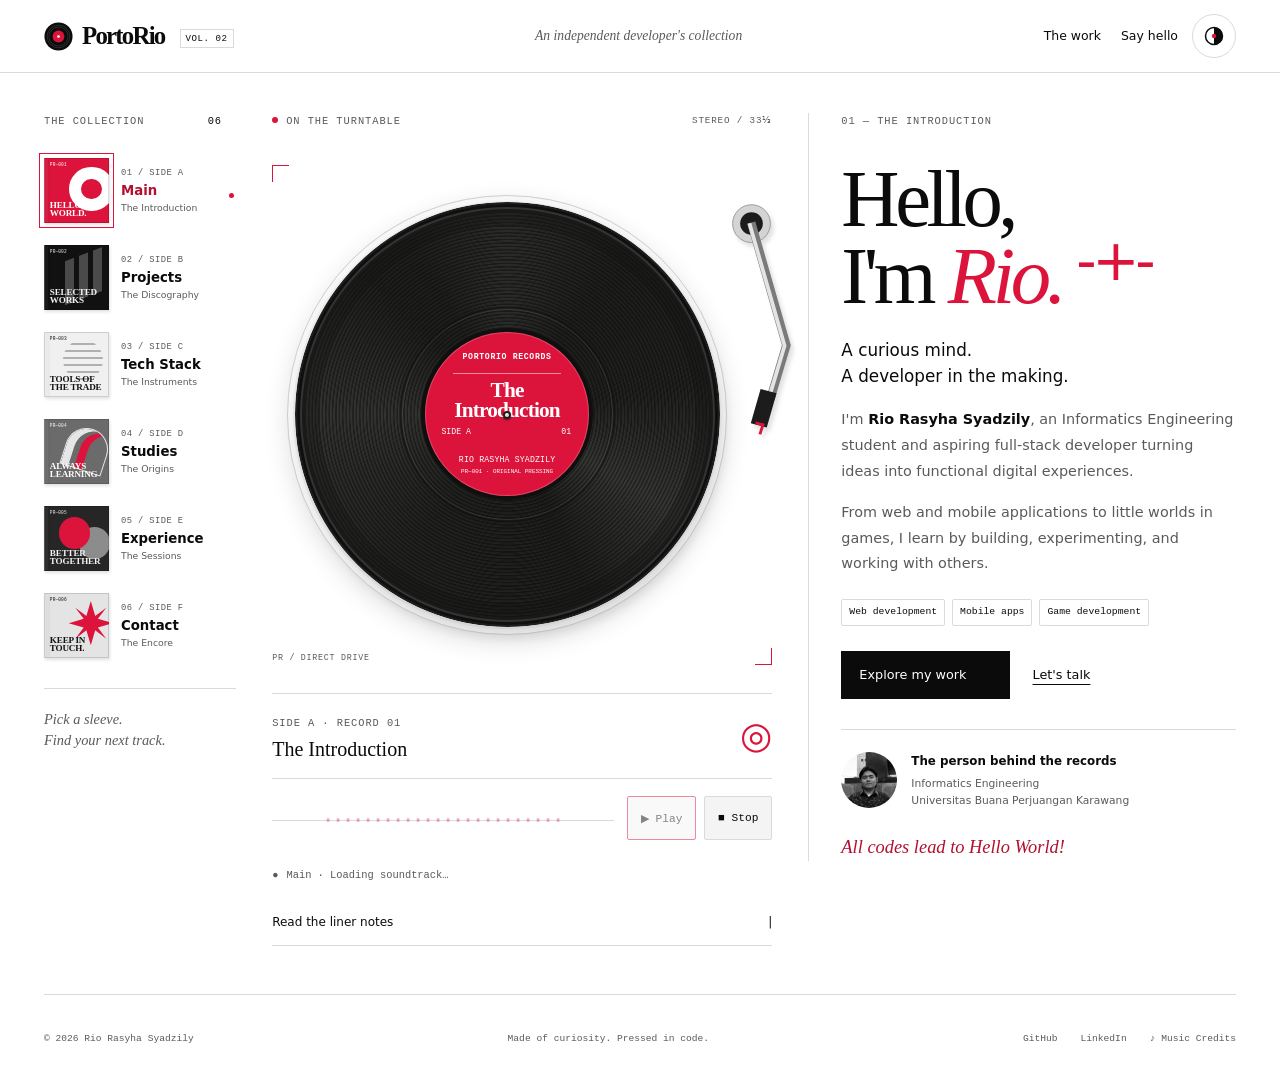
==== commit e9a76925: "theme crimson & improve" ====
--- a/index.html
+++ b/index.html
@@ -4,7 +4,10 @@
 <head>
   <meta charset="UTF-8">
   <meta name="viewport" content="width=device-width, initial-scale=1.0">
-  <meta name="theme-color" content="#f0e7d8">
+  <meta name="theme-color" content="#ffffff">
+  <script>
+    (function () { var s; try { s = localStorage.getItem("portorio-theme"); } catch (e) { } var t = s === "dark" || s === "light" ? s : (matchMedia("(prefers-color-scheme: dark)").matches ? "dark" : "light"); document.documentElement.dataset.theme = t; document.querySelector('meta[name="theme-color"]').content = t === "dark" ? "#0b0b0b" : "#ffffff"; })();
+  </script>
   <meta name="description"
     content="The developer's discography. Explore the web, mobile, and game projects of Rio Rasyha Syadzily, an Informatics Engineering student and aspiring full-stack developer.">
   <meta property="og:title" content="PortoRio — The Developer's Discography">
@@ -13,6 +16,7 @@
   <meta property="og:type" content="website">
   <title>PortoRio — The Developer's Discography</title>
   <link rel="icon" href="assets/record.svg" type="image/svg+xml">
+  <link rel="stylesheet" href="css/theme.css">
   <link rel="stylesheet" href="css/index.css">
   <link rel="stylesheet" href="css/vinyl.css">
   <link rel="stylesheet" href="css/playback.css">
@@ -26,20 +30,21 @@
       <a class="wordmark" href="#home" aria-label="PortoRio home"><img src="assets/record.svg" width="29" height="29"
           alt="">PortoRio<span class="edition">VOL. 02</span></a>
       <span class="header-note">An independent developer's collection</span>
-      <nav class="quick-nav" aria-label="Quick navigation"><a href="#projects">The work</a><a href="#contact">Say hello
-          <span aria-hidden="true"></span></a>
-      </nav>
+      <div class="nav-actions">
+        <nav class="quick-nav" aria-label="Quick navigation"><a href="#projects">The work</a><a href="#contact">Say
+            hello</a>
+        </nav>
+        <button type="button" class="theme-toggle" data-theme-toggle aria-label="Dark theme" aria-pressed="false"
+          title="Toggle dark theme" hidden><svg viewBox="0 0 20 20" aria-hidden="true" focusable="false">
+            <circle cx="10" cy="10" r="8.5" fill="none" stroke="currentColor" stroke-width="1.5" />
+            <path d="M10 1.5a8.5 8.5 0 0 1 0 17z" fill="currentColor" />
+            <circle class="disc-dot" cx="10" cy="10" r="2.2" />
+          </svg></button>
+      </div>
     </div>
   </header>
   <main class="page-width" id="main">
-    <div class="masthead">
-      <div>
-        <p class="eyebrow">Code, with a personal touch.</p>
-        <h1>The developer's <em>discography.</em>
-        </h1>
-      </div>
-      <p class="masthead-note">A collection of things I've built,<br>things I'm learning, and everything in between.</p>
-    </div>
+    <h1 class="sr-only">PortoRio — the developer's discography of Rio Rasyha Syadzily</h1>
     <div class="listening-room" id="listening-room" data-state="ready">
       <nav class="collection" aria-label="Vinyl collection">
         <div class="collection-heading">
@@ -96,13 +101,13 @@
           <div class="platter" aria-hidden="true">
           </div>
           <svg class="tonearm" viewBox="0 0 90 270" fill="none" aria-hidden="true">
-            <circle cx="63" cy="25" r="20" fill="#d1c7b5" stroke="#948b7c" />
-            <circle cx="63" cy="25" r="12" fill="#393a34" />
+            <circle class="arm-base" cx="63" cy="25" r="20" />
+            <circle class="arm-pivot" cx="63" cy="25" r="12" />
             <g id="tonearm-body" transform="rotate(-16 63 25)">
-              <path d="M63 24v135l-32 50" stroke="#77786e" stroke-width="9" />
-              <path d="M61 24v135l-32 50" stroke="#dfdcd0" stroke-width="4" />
-              <path d="m24 196 15 9-20 32-15-9z" fill="#363731" />
-              <path d="m9 229 7 4-6 9" stroke="#b9583d" stroke-width="3" />
+              <path class="arm-tube" d="M63 24v135l-32 50" stroke-width="9" />
+              <path class="arm-tube-hi" d="M61 24v135l-32 50" stroke-width="4" />
+              <path class="arm-head" d="m24 196 15 9-20 32-15-9z" />
+              <path class="arm-stylus" d="m9 229 7 4-6 9" stroke-width="3" />
             </g>
           </svg>
           <div class="record-motion" id="record-motion">
@@ -156,8 +161,8 @@
                 aria-hidden="true"></span></a><a class="text-link" href="#contact">Let's talk <span
                 aria-hidden="true"></span></a>
           </div>
-          <div class="artist-note"><img src="assets/pfp/POTORIO.jpeg" alt="Rio Rasyha Syadzily" width="56" height="56"
-              decoding="async">
+          <div class="artist-note"><img src="assets/pfp/POTORIO-112.webp" alt="Rio Rasyha Syadzily" width="56"
+              height="56" decoding="async">
             <div><strong>The person behind the records</strong><span>Informatics Engineering<br>Universitas Buana
                 Perjuangan Karawang</span>
             </div>
@@ -172,8 +177,8 @@
           <ol class="track-list">
             <li>
               <article class="track"><a class="track-cover" href="detail_PJ.html?project=proculus"
-                  aria-label="View Proculus project"><img src="assets/projects/proculus/homepr.jpeg"
-                    alt="Proculus e-procurement website" width="160" height="110" loading="lazy" decoding="async"><span
+                  aria-label="View Proculus project"><img src="assets/projects/proculus/thumb.webp"
+                    alt="Proculus e-procurement website" width="200" height="172" loading="lazy" decoding="async"><span
                     aria-hidden="true">01</span></a>
                 <div><span class="eyebrow">Full-stack · Web &amp; mobile</span>
                   <h3><a href="detail_PJ.html?project=proculus">Proculus <span aria-hidden="true"></span></a>
@@ -185,8 +190,8 @@
             </li>
             <li>
               <article class="track"><a class="track-cover" href="detail_PJ.html?project=hibitty"
-                  aria-label="View Hibitty project"><img src="assets/projects/hibitty/cover.png"
-                    alt="Hibitty habit tracker artwork" width="160" height="110" loading="lazy" decoding="async"><span
+                  aria-label="View Hibitty project"><img src="assets/projects/hibitty/thumb.webp"
+                    alt="Hibitty habit tracker artwork" width="200" height="172" loading="lazy" decoding="async"><span
                     aria-hidden="true">02</span></a>
                 <div><span class="eyebrow">Mobile · Personal project</span>
                   <h3><a href="detail_PJ.html?project=hibitty">Hibitty <span aria-hidden="true"></span></a>
@@ -198,8 +203,8 @@
             </li>
             <li>
               <article class="track"><a class="track-cover" href="detail_PJ.html?project=echoes"
-                  aria-label="View Echoes of Gaia project"><img src="assets/projects/echoes/map1.png"
-                    alt="Echoes of Gaia 2D game environment" width="160" height="110" loading="lazy"
+                  aria-label="View Echoes of Gaia project"><img src="assets/projects/echoes/thumb.webp"
+                    alt="Echoes of Gaia 2D game environment" width="200" height="172" loading="lazy"
                     decoding="async"><span aria-hidden="true">03</span></a>
                 <div><span class="eyebrow">Game · GEMASTIK XIX 2026</span>
                   <h3><a href="detail_PJ.html?project=echoes">Echoes of Gaia <span aria-hidden="true"></span></a>
@@ -211,8 +216,8 @@
             </li>
             <li>
               <article class="track"><a class="track-cover" href="detail_PJ.html?project=eventsite"
-                  aria-label="View Eventsite project"><img src="assets/projects/eventsite/home.jpg"
-                    alt="Eventsite event organizer website" width="160" height="110" loading="lazy"
+                  aria-label="View Eventsite project"><img src="assets/projects/eventsite/thumb.webp"
+                    alt="Eventsite event organizer website" width="200" height="172" loading="lazy"
                     decoding="async"><span aria-hidden="true">04</span></a>
                 <div><span class="eyebrow">Web · Academic project</span>
                   <h3><a href="detail_PJ.html?project=eventsite">Eventsite <span aria-hidden="true"></span></a>
@@ -314,8 +319,8 @@
             <span class="small-note">GPA: to be added.</span>
           </article>
           <article class="liner-entry"><span class="eyebrow">On the learning list</span>
-            <h3>Ruby (RGSS) &amp; Ruby on Rails</h3>
-            <p>Currently studying Ruby for game development and command tools, alongside Ruby on Rails.</p>
+            <h3>Ruby on Rails</h3>
+            <p>Currently studying Ruby on Rails for web app development.</p>
           </article>
           <article class="liner-entry"><span class="eyebrow">Learning by doing</span>
             <h3>Beyond the classroom</h3>
@@ -331,42 +336,55 @@
           <p>The teams, competitions, and communities that shape how I work.</p>
           <h3 class="group-title" id="competitions">Competition recordings</h3>
           <article class="liner-entry"><span class="eyebrow">August 2026</span>
-            <h3>GEMASTIK XIX 2026</h3>
+            <h3><a href="detail_exp.html?exp=gemastik">GEMASTIK XIX 2026</a></h3>
             <p class="entry-role">Game Development Division · Team Leader</p>
             <p>Represented Universitas Buana Perjuangan Karawang, leading a team building a 2D game with Unity and C#.
               Responsible for the core concept, creative direction, and team coordination.</p>
+            <a class="text-link" href="detail_exp.html?exp=gemastik">View details</a>
           </article>
           <article class="liner-entry"><span class="eyebrow">May — June 2026</span>
-            <h3>Technovision</h3>
+            <h3><a href="detail_exp.html?exp=technovision">Technovision</a></h3>
             <p class="entry-role">Full-Stack Developer · E-Procurement</p>
             <p>Developed the Laravel, PHP, Tailwind CSS, and Bootstrap web application, contributed to the Ionic Angular
               mobile app, and presented the project to industry professionals.</p>
+            <a class="text-link" href="detail_exp.html?exp=technovision">View details</a>
           </article>
           <h3 class="group-title">Organizations &amp; activities</h3>
           <article class="liner-entry"><span class="eyebrow">July 2026 — Present</span>
-            <h3>BEM FIK UBP</h3>
+            <h3><a href="detail_exp.html?exp=bem-fik">BEM FIK UBP</a></h3>
             <p class="entry-role">Secretary</p>
             <p>Manage administration, documentation, correspondence, and organizational records to support internal
               activities.</p>
+            <a class="text-link" href="detail_exp.html?exp=bem-fik">View details</a>
+          </article>
+          <article class="liner-entry"><span class="eyebrow">November 2026</span>
+            <h3><a href="detail_exp.html?exp=inauguration">FIK UBP Inauguration 2026</a></h3>
+            <p class="entry-role">Secretary</p>
+            <p>Manage administration, documentation, correspondence, and organizational records to support internal
+              activities.</p>
+            <a class="text-link" href="detail_exp.html?exp=inauguration">View details</a>
           </article>
           <article class="liner-entry"><span class="eyebrow">August — September 2026</span>
-            <h3>Pekan Olahraga Mahasiswa</h3>
+            <h3><a href="detail_exp.html?exp=pom">Pekan Olahraga Mahasiswa</a></h3>
             <p class="entry-role">Secretary</p>
             <p>Managed administrative documentation and coordination, preparing supporting materials and resources
               throughout the event.</p>
-          </article>
-          <article class="liner-entry"><span class="eyebrow">September 2025 — Present</span>
-            <h3>UKM Bahasa</h3>
+            <a class="text-link" href="detail_exp.html?exp=pom">View details</a>
+          </article>
+          <!-- <article class="liner-entry"><span class="eyebrow">September 2025 — Present</span>
+            <h3><a href="detail_exp.html?exp=ukm-bahasa">UKM Bahasa</a></h3>
             <p class="entry-role">Member</p>
             <p>Participate in structured Japanese and English learning activities, including practice sessions, quizzes,
               and assessments.</p>
-          </article>
-          <article class="liner-entry"><span class="eyebrow">July 2023 — March 2024</span>
-            <h3>ITSKA — SMAN 1 Karawang</h3>
+            <a class="text-link" href="detail_exp.html?exp=ukm-bahasa">View details</a>
+          </article> -->
+          <!-- <article class="liner-entry"><span class="eyebrow">July 2023 — March 2024</span>
+            <h3><a href="detail_exp.html?exp=itska">ITSKA — SMAN 1 Karawang</a></h3>
             <p class="entry-role">Member</p>
             <p>Participated in student organization activities and technology initiatives within the school environment.
             </p>
-          </article>
+            <a class="text-link" href="detail_exp.html?exp=itska">View details</a>
+          </article> -->
         </section>
         <section class="record-panel" id="contact" aria-labelledby="contact-heading">
           <p class="eyebrow panel-catalog">06 — The Encore</p>
@@ -387,10 +405,10 @@
                 aria-hidden="true"></span></a><a
               href="https://mail.google.com/mail/?view=cm&amp;fs=1&amp;to=riorasyhasyadzily@gmail.com" target="_blank"
               rel="noopener noreferrer"><span><strong>Quick Gmail</strong><small>Write a message in your
-                  browser</small></span><span aria-hidden="true"></span></a><a </div>
-              <p class="handwritten">Thanks for giving my records a spin.</p>
-        </section>
-        <a class="collection-return text-link" href="#sleeve-list">↑ Back to the collection</a>
+                  browser</small></span><span aria-hidden="true"></span></a></div>
+          <p class="handwritten">Thanks for giving my records a spin.</p>
+        </section>
+        <a class="collection-return text-link" href="#sleeve-list">Back to the collection</a>
       </div>
     </div>
     <p class="sr-only" id="selection-status" role="status" aria-live="polite" aria-atomic="true">
--- a/css/theme.css
+++ b/css/theme.css
@@ -0,0 +1,206 @@
+/* PortoRio design tokens — monochrome foundation with a crimson accent.
+   Shared by every page and never media-toggled during in-app navigation. */
+:root {
+  color-scheme: light;
+
+  /* Monochrome foundation (light) */
+  --bg: #ffffff;
+  --surface: #f4f4f4;
+  --surface-2: #e9e9e9;
+  --ink: #0b0b0b;
+  --muted: #5a5a5a;
+  --line: #dadada;
+  --line-strong: #0b0b0b;
+  --on-ink: #ffffff;
+  --shadow: rgb(0 0 0 / .12);
+  --backdrop: rgb(0 0 0 / .6);
+
+  /* Crimson accent: identical hue in both themes.
+     --accent decorates (fills, borders, indicators); --accent-ink is tuned for small text contrast. */
+  --accent: #dc143c;
+  --accent-ink: #b3102f;
+
+  /* Turntable hardware */
+  --platter: #ececec;
+  --platter-edge: #cfcfcf;
+  --platter-ring: #f7f7f7;
+  --arm-base: #d4d4d4;
+  --arm-base-edge: #9a9a9a;
+  --arm-pivot: #1c1c1c;
+  --arm-tube: #7a7a7a;
+  --arm-tube-hi: #e4e4e4;
+  --arm-head: #1c1c1c;
+
+  /* Type */
+  --display: Georgia, "Times New Roman", serif;
+  --body: "Segoe UI", system-ui, -apple-system, Arial, sans-serif;
+  --mono: "Courier New", ui-monospace, monospace;
+
+  /* Motion */
+  --ease-out: cubic-bezier(.22, .7, .25, 1);
+  --ease-in-out: cubic-bezier(.65, 0, .35, 1);
+  --dur-micro: 180ms;
+  --dur-ui: 280ms;
+  --dur-reveal: 480ms;
+
+  --header-h: 60px;
+}
+
+:root[data-theme="dark"] {
+  color-scheme: dark;
+  --bg: #0b0b0b;
+  --surface: #151515;
+  --surface-2: #1f1f1f;
+  --ink: #f3f3f3;
+  --muted: #a6a6a6;
+  --line: #2b2b2b;
+  --line-strong: #f3f3f3;
+  --on-ink: #0b0b0b;
+  --shadow: rgb(0 0 0 / .5);
+  --backdrop: rgb(0 0 0 / .75);
+  --accent-ink: #f2334f;
+
+  --platter: #191919;
+  --platter-edge: #303030;
+  --platter-ring: #212121;
+  --arm-base: #3a3a3a;
+  --arm-base-edge: #555555;
+  --arm-pivot: #0b0b0b;
+  --arm-tube: #8c8c8c;
+  --arm-tube-hi: #cfcfcf;
+  --arm-head: #e8e8e8;
+}
+
+/* Without JavaScript the system preference still applies. */
+@media (prefers-color-scheme: dark) {
+  :root:not([data-theme]) {
+    color-scheme: dark;
+    --bg: #0b0b0b;
+    --surface: #151515;
+    --surface-2: #1f1f1f;
+    --ink: #f3f3f3;
+    --muted: #a6a6a6;
+    --line: #2b2b2b;
+    --line-strong: #f3f3f3;
+    --on-ink: #0b0b0b;
+    --shadow: rgb(0 0 0 / .5);
+    --backdrop: rgb(0 0 0 / .75);
+    --accent-ink: #f2334f;
+    --platter: #191919;
+    --platter-edge: #303030;
+    --platter-ring: #212121;
+    --arm-base: #3a3a3a;
+    --arm-base-edge: #555555;
+    --arm-pivot: #0b0b0b;
+    --arm-tube: #8c8c8c;
+    --arm-tube-hi: #cfcfcf;
+    --arm-head: #e8e8e8;
+  }
+}
+
+@media (min-width: 760px) {
+  :root {
+    --header-h: 72px;
+  }
+}
+
+/* Page scrollbar: crimson thumb on a track that follows the theme background. */
+:root {
+  --scroll-thumb: var(--accent);
+  scrollbar-color: var(--scroll-thumb) var(--bg);
+}
+
+/* Engines without scrollbar-color (e.g. Safari) use the WebKit pseudo-elements. */
+@supports not (scrollbar-color: auto) {
+  ::-webkit-scrollbar {
+    width: 12px;
+    height: 12px;
+  }
+
+  ::-webkit-scrollbar-track {
+    background: var(--bg);
+  }
+
+  ::-webkit-scrollbar-thumb {
+    border: 3px solid var(--bg);
+    border-radius: 999px;
+    background: var(--scroll-thumb);
+  }
+
+  ::-webkit-scrollbar-thumb:hover {
+    background: var(--accent-ink);
+  }
+}
+
+/* Theme toggle — a tiny two-sided record. */
+.theme-toggle {
+  display: inline-grid;
+  place-items: center;
+  flex-shrink: 0;
+  width: 44px;
+  height: 44px;
+  padding: 0;
+  border: 1px solid var(--line);
+  border-radius: 50%;
+  background: transparent;
+  color: var(--ink);
+  cursor: pointer;
+  transition: border-color var(--dur-micro) var(--ease-out), transform var(--dur-micro) var(--ease-out);
+}
+
+.theme-toggle:hover {
+  border-color: var(--accent);
+}
+
+.theme-toggle:active {
+  transform: scale(.94);
+}
+
+.theme-toggle:focus-visible {
+  outline: 2px solid var(--accent);
+  outline-offset: 3px;
+}
+
+.theme-toggle svg {
+  width: 20px;
+  height: 20px;
+  transition: transform var(--dur-ui) var(--ease-out);
+}
+
+:root[data-theme="dark"] .theme-toggle svg {
+  transform: rotate(180deg);
+}
+
+/* Fixed half colours: only the rotation changes, so light mode reads
+   white-left / black-right and dark mode black-left / white-right. */
+.theme-toggle svg circle:first-child {
+  fill: #ffffff;
+}
+
+.theme-toggle svg path {
+  fill: #0b0b0b;
+}
+
+.theme-toggle .disc-dot {
+  fill: var(--accent);
+}
+
+/* Theme switch: a short crossfade where View Transitions are supported. */
+::view-transition-old(root),
+::view-transition-new(root) {
+  animation-duration: var(--dur-ui);
+  animation-timing-function: var(--ease-out);
+}
+
+@media (prefers-reduced-motion: reduce) {
+  *,
+  *::before,
+  *::after,
+  ::view-transition-group(*),
+  ::view-transition-old(*),
+  ::view-transition-new(*) {
+    animation: none !important;
+    transition: none !important;
+    scroll-behavior: auto !important;
+  }
+}
--- a/css/index.css
+++ b/css/index.css
@@ -1,18 +1,5 @@
-/* PortoRio / Vol. 02 — paper, ink, and liner notes. */
-:root {
-  color-scheme: light;
-  --paper: #f0e7d8;
-  --paper-light: #f7f1e6;
-  --ink: #262520;
-  --muted: #686054;
-  --rust: #a3452e;
-  --line: #cfc4b2;
-  --sage: #788578;
-  --display: Georgia, "Times New Roman", serif;
-  --body: "Segoe UI", Arial, sans-serif;
-  --mono: "Courier New", monospace;
-}
-
+/* PortoRio / Vol. 02 — ink, paper-white, and a crimson thread. */
+/* Colour, type, and motion tokens live in theme.css. */
 * {
   box-sizing: border-box;
 }
@@ -20,22 +7,13 @@
 body {
   margin: 0;
   color: var(--ink);
-  background: var(--paper);
+  background: var(--bg);
   font: 1rem/1.65 var(--body);
-}
-
-body::before {
-  content: "";
-  position: fixed;
-  inset: 0;
-  z-index: 20;
-  pointer-events: none;
-  opacity: .13;
-  background-image: url("data:image/svg+xml,%3Csvg viewBox='0 0 180 180' xmlns='http://www.w3.org/2000/svg'%3E%3Cfilter id='n'%3E%3CfeTurbulence type='fractalNoise' baseFrequency='.85' numOctaves='3' stitchTiles='stitch'/%3E%3C/filter%3E%3Cpath fill='%2399866d' opacity='.22' filter='url(%23n)' d='M0 0h180v180H0z'/%3E%3C/svg%3E");
+  overflow-x: clip;
 }
 
 html {
-  scroll-padding-top: 6rem;
+  scroll-padding-top: calc(var(--header-h) + 1rem);
 }
 
 h1,
@@ -67,13 +45,13 @@
 }
 
 :focus-visible {
-  outline: 2px solid var(--rust);
+  outline: 2px solid var(--accent);
   outline-offset: 5px;
 }
 
 ::selection {
-  color: var(--paper-light);
-  background: var(--rust);
+  color: #fff;
+  background: var(--accent);
 }
 
 [hidden] {
@@ -116,9 +94,10 @@
   left: 1rem;
   z-index: 100;
   padding: .8rem 1.2rem;
-  color: var(--paper-light);
+  color: var(--on-ink);
   background: var(--ink);
   transform: translateY(-180%);
+  transition: transform var(--dur-micro) var(--ease-out);
 }
 
 .skip-link:focus {
@@ -130,12 +109,23 @@
   top: 0;
   z-index: 30;
   border-bottom: 1px solid var(--line);
-  background: var(--paper);
-  transition: box-shadow .2s;
-}
-
-.navbar.scrolled {
-  box-shadow: 0 4px 16px #2625200a;
+  background: var(--bg);
+}
+
+/* The shadow fades in on a pseudo-element so only opacity animates. */
+.navbar::after {
+  content: "";
+  position: absolute;
+  inset: 100% 0 auto;
+  height: 12px;
+  background: linear-gradient(var(--shadow), transparent);
+  opacity: 0;
+  pointer-events: none;
+  transition: opacity var(--dur-ui) var(--ease-out);
+}
+
+.navbar.scrolled::after {
+  opacity: .35;
 }
 
 .nav-inner {
@@ -143,19 +133,26 @@
   align-items: center;
   justify-content: space-between;
   gap: 12px;
-  min-height: 76px;
+  min-height: var(--header-h);
+}
+
+.nav-actions {
+  display: flex;
+  align-items: center;
+  gap: 14px;
 }
 
 .wordmark {
   display: inline-flex;
   align-items: center;
   gap: 9px;
-  font: bold 1.55rem var(--display);
+  font: bold 1.4rem var(--display);
   letter-spacing: -.07em;
   min-height: 44px;
 }
 
 .edition {
+  display: none;
   margin: 5px 0 0 6px;
   font: .57rem var(--mono);
   letter-spacing: .06em;
@@ -182,45 +179,30 @@
   min-height: 44px;
 }
 
+.quick-nav a,
+.text-link,
+.footer a,
+.sleeve-caption strong,
+.track h3 a,
+.contact-email,
+.profile-links a {
+  transition: color var(--dur-micro) var(--ease-out);
+}
+
 .quick-nav a:hover,
 .text-link:hover,
 .footer a:hover {
-  color: var(--rust);
+  color: var(--accent-ink);
 }
 
 .quick-nav a:first-child {
   display: none;
-}
-
-.masthead {
-  display: flex;
-  align-items: end;
-  justify-content: space-between;
-  gap: 2rem;
-  padding: 32px 0 30px;
-}
-
-.masthead h1 {
-  font: normal clamp(2rem, 4vw, 3.25rem)/1.15 var(--display);
-  letter-spacing: -.055em;
-  margin-top: .55rem;
-}
-
-.masthead h1 em {
-  font-weight: normal;
-}
-
-.masthead-note {
-  display: none;
-  font-size: .76rem;
-  color: var(--muted);
 }
 
 .listening-room {
   display: grid;
   gap: 26px;
-  padding-top: 20px;
-  border-top: 1px solid var(--line);
+  padding-top: 22px;
   align-items: start;
 }
 
@@ -254,6 +236,7 @@
   overflow-x: auto;
   scrollbar-width: thin;
   scrollbar-color: var(--line) transparent;
+  overscroll-behavior-x: contain;
   scroll-snap-type: x proximity;
 }
 
@@ -298,17 +281,20 @@
   position: absolute;
   right: 0;
   bottom: 29px;
-  background: var(--rust);
+  background: var(--accent);
   border-radius: 50%;
   opacity: 0;
+  transform: scale(.4);
+  transition: opacity var(--dur-micro) var(--ease-out), transform var(--dur-micro) var(--ease-out);
 }
 
 .sleeve[aria-current] .selection-dot {
   opacity: 1;
+  transform: none;
 }
 
 .sleeve[aria-current] strong {
-  color: var(--rust);
+  color: var(--accent-ink);
 }
 
 .collection-hint {
@@ -338,7 +324,7 @@
   width: 6px;
   height: 6px;
   margin: 0 8px 2px 0;
-  background: #596953;
+  background: var(--accent);
   border-radius: 50%;
 }
 
@@ -356,7 +342,7 @@
 
 .record-mark {
   font: 2.3rem var(--display);
-  color: var(--rust);
+  color: var(--accent);
 }
 
 .interaction-controls {
@@ -395,7 +381,7 @@
 }
 
 .stop-record:hover {
-  background: var(--paper-light);
+  background: var(--surface);
 }
 
 .notes-jump {
@@ -406,11 +392,12 @@
   font-size: .75rem;
   border-bottom: 1px solid var(--line);
   margin-top: 12px;
-}
-
-.notes-jump:hover{
-  background: var(--paper-light);
-  border-bottom: 1px solid var(--line);
+  transition: color var(--dur-micro) var(--ease-out), border-color var(--dur-micro) var(--ease-out);
+}
+
+.notes-jump:hover {
+  color: var(--accent-ink);
+  border-bottom-color: var(--accent);
 }
 
 .liner-notes {
@@ -431,6 +418,30 @@
   margin-top: 0;
 }
 
+/* Liner notes ease in when a new record is placed (never on first paint). */
+.animate-panels .record-panel:not([hidden]) {
+  animation: panel-in var(--dur-reveal) var(--ease-out) both;
+}
+
+@keyframes panel-in {
+  from {
+    opacity: 0;
+    transform: translateY(10px);
+  }
+}
+
+/* Opacity-only pulse while the stylus is down. */
+body[data-playback="playing"] .status-dot,
+body[data-playback="scratching"] .status-dot {
+  animation: status-pulse 1.8s var(--ease-in-out) infinite;
+}
+
+@keyframes status-pulse {
+  50% {
+    opacity: .3;
+  }
+}
+
 .panel-catalog {
   padding-bottom: 20px;
   border-bottom: 1px solid var(--line);
@@ -444,7 +455,7 @@
 }
 
 .record-panel h2 em {
-  color: var(--rust);
+  color: var(--accent);
   font-weight: normal;
 }
 
@@ -463,7 +474,7 @@
   display: inline-block;
   font-family: var(--body);
   font-size: .7em;
-  color: var(--rust);
+  color: var(--accent);
   vertical-align: top;
   margin: -.05em 0 0 .25em;
 }
@@ -517,16 +528,17 @@
   gap: 25px;
   padding: 11px 18px;
   font-size: .8rem;
-  transition: background .18s;
+  transition: background-color var(--dur-micro) var(--ease-out), color var(--dur-micro) var(--ease-out);
 }
 
 .button-ink {
   background: var(--ink);
-  color: var(--paper-light);
+  color: var(--on-ink);
 }
 
 .button-ink:hover {
-  background: var(--rust);
+  background: var(--accent);
+  color: #fff;
 }
 
 .text-link {
@@ -550,7 +562,7 @@
 .artist-note img {
   border-radius: 50%;
   object-fit: cover;
-  filter: sepia(.35);
+  filter: grayscale(1);
   flex-shrink: 0;
 }
 
@@ -570,7 +582,7 @@
 
 .handwritten {
   font: italic 1.15rem/1.5 var(--display);
-  color: var(--rust);
+  color: var(--accent-ink);
   margin-top: 25px;
 }
 
@@ -591,29 +603,43 @@
 .track-cover {
   position: relative;
   align-self: start;
-  background: #ded2bd;
+  overflow: hidden;
+  background: var(--surface-2);
   border: 1px solid var(--line);
 }
 
+/* Covers rest in monochrome and regain colour on hover/focus. A blended
+   overlay fades out, so only opacity animates (no per-frame filter work). */
 .track-cover img {
   width: 100%;
   height: 74px;
   object-fit: cover;
-  transition: filter .2s;
-  filter: saturate(.7);
-}
-
-.track-cover:hover img {
-  filter: none;
+}
+
+.track-cover::before {
+  content: "";
+  position: absolute;
+  inset: 0;
+  z-index: 1;
+  background: #808080;
+  mix-blend-mode: saturation;
+  pointer-events: none;
+  transition: opacity var(--dur-ui) var(--ease-out);
+}
+
+.track-cover:hover::before,
+.track-cover:focus-visible::before {
+  opacity: 0;
 }
 
 .track-cover>span {
   position: absolute;
   bottom: 0;
   left: 0;
+  z-index: 2;
   font: .6rem var(--mono);
   background: var(--ink);
-  color: var(--paper);
+  color: var(--on-ink);
   padding: 4px 7px;
 }
 
@@ -635,7 +661,7 @@
 }
 
 .track h3 a:hover {
-  color: var(--rust);
+  color: var(--accent-ink);
 }
 
 .track h3 span {
@@ -650,7 +676,7 @@
 
 .track .track-tech {
   font: .59rem/1.8 var(--mono);
-  color: var(--rust);
+  color: var(--accent-ink);
   margin-top: 8px;
 }
 
@@ -677,7 +703,7 @@
   padding: 4px 0 4px 6px;
   min-height: 44px;
   font: .6rem var(--mono);
-  color: var(--rust);
+  color: var(--accent-ink);
   flex-shrink: 0;
 }
 
@@ -694,13 +720,13 @@
   align-items: center;
   padding: 6px 8px;
   border: 1px solid var(--line);
-  background: #f7f1e655;
+  background: var(--surface);
   font-size: .7rem;
 }
 
 .tag img {
   object-fit: contain;
-  transition: opacity .16s, transform .16s;
+  transition: opacity var(--dur-micro) var(--ease-out), transform var(--dur-micro) var(--ease-out);
 }
 
 .skills-interactive .skill-card:not(.logos-visible) .tag img {
@@ -716,8 +742,9 @@
   position: relative;
   padding: 25px;
   margin: 25px 0;
-  background: #e6d6b7;
-  border: 1px solid #bcb6aa;
+  background: var(--surface);
+  border: 1px solid var(--line);
+  border-left: 3px solid var(--accent);
 }
 
 .education-card h3 {
@@ -735,7 +762,7 @@
   right: 23px;
   top: 42px;
   font-size: 2.7rem;
-  color: #64634f;
+  color: var(--muted);
 }
 
 .liner-entry {
@@ -754,7 +781,7 @@
 }
 
 .liner-entry .entry-role {
-  color: var(--rust);
+  color: var(--accent-ink);
   font-size: .74rem;
   margin-bottom: 9px;
 }
@@ -787,7 +814,7 @@
 
 .contact-email:hover,
 .profile-links a:hover {
-  color: var(--rust);
+  color: var(--accent-ink);
 }
 
 .profile-links a {
@@ -853,8 +880,12 @@
     display: flex;
   }
 
-  .masthead {
-    padding-block: 36px;
+  .edition {
+    display: inline-block;
+  }
+
+  .wordmark {
+    font-size: 1.55rem;
   }
 
   .sleeve-list {
@@ -907,7 +938,7 @@
 
   .turntable-column {
     position: sticky;
-    top: 105px;
+    top: calc(var(--header-h) + 28px);
   }
 
   .record-panel {
@@ -942,20 +973,16 @@
     width: min(1440px, calc(100% - 88px));
   }
 
-  .masthead-note {
-    display: block;
-  }
-
   .listening-room {
     grid-template-columns: 192px minmax(0, 1.17fr) minmax(0, 1fr);
     gap: 36px;
-    padding-top: 30px;
+    padding-top: 40px;
   }
 
   .collection {
     grid-column: auto;
     position: sticky;
-    top: 105px;
+    top: calc(var(--header-h) + 28px);
   }
 
   .collection-return {
@@ -1055,19 +1082,8 @@
   }
 }
 
-@media (prefers-reduced-motion: reduce) {
-
-  *,
-  *::before,
-  *::after {
-    scroll-behavior: auto !important;
-    transition: none !important;
-  }
-}
-
 @media print {
 
-  body::before,
   .collection,
   .turntable-column,
   .quick-nav,
@@ -1093,4 +1109,16 @@
     border: 0;
     padding: 0;
   }
-}+}
+/* Experience entries link to their detail pages. */
+.liner-entry h3 a {
+  transition: color var(--dur-micro) var(--ease-out);
+}
+
+.liner-entry h3 a:hover {
+  color: var(--accent-ink);
+}
+
+.liner-entry .text-link {
+  margin-top: 6px;
+}
--- a/css/vinyl.css
+++ b/css/vinyl.css
@@ -1,32 +1,35 @@
 /* Sleeve artwork and record rendering are independent of page layout. */
+/* Sleeves and labels are physical objects: their palette is fixed across themes. */
 [data-record="home"] {
-  --label: #b9583d;
-  --label-ink: #fff2dc;
+  --label: #dc143c;
+  --label-ink: #ffffff;
 }
 
 [data-record="projects"] {
-  --label: #6f7e6a;
-  --label-ink: #fff8e7;
+  --label-ring: #dc143c;
+  --label: #111111;
+  --label-ink: #f2f2f2;
 }
 
 [data-record="skills"] {
-  --label: #ddb35e;
-  --label-ink: #302b20;
+  --label: #f0f0f0;
+  --label-ink: #111111;
 }
 
 [data-record="studies"] {
-  --label: #718892;
-  --label-ink: #fff8e7;
+  --label: #6b6b6b;
+  --label-ink: #ffffff;
 }
 
 [data-record="experience"] {
-  --label: #8a6765;
-  --label-ink: #fff5e1;
+  --label-ring: #dc143c;
+  --label: #262626;
+  --label-ink: #f2f2f2;
 }
 
 [data-record="contact"] {
-  --label: #d18a61;
-  --label-ink: #30251e;
+  --label: #e4e4e4;
+  --label-ink: #111111;
 }
 
 .sleeve-art {
@@ -38,27 +41,31 @@
   overflow: hidden;
   background: var(--label);
   color: var(--label-ink);
-  box-shadow: 1px 2px 3px #26252025, inset 1px 0 #ffffff45;
-  transition: transform .2s, box-shadow .2s;
+  box-shadow: 1px 2px 3px var(--shadow), inset 1px 0 #ffffff45;
+  transition: transform var(--dur-micro) var(--ease-out);
 }
 
 .sleeve-art::after {
   content: "";
   position: absolute;
   inset: 0;
-  border: 1px solid #26252020;
+  border: 1px solid #00000024;
   box-shadow: inset 3px 0 0 #ffffff0a, inset 5px 0 0 #00000008;
   pointer-events: none;
 }
 
-.sleeve:hover .sleeve-art,
+@media (hover: hover) {
+  .sleeve:hover .sleeve-art {
+    transform: rotate(-4deg) translateY(-3px);
+  }
+}
+
 .sleeve:focus-visible .sleeve-art {
   transform: rotate(-4deg) translateY(-3px);
-  box-shadow: 3px 5px 9px #26252024;
 }
 
 .sleeve[aria-current] .sleeve-art {
-  outline: 1px solid var(--ink);
+  outline: 1px solid var(--accent);
   outline-offset: 4px;
 }
 
@@ -87,7 +94,7 @@
 .art-home .art-shape {
   width: 68%;
   height: 68%;
-  border: 12px solid #f6d0a1;
+  border: 12px solid #ffffff;
   border-radius: 50%;
   top: 14%;
   left: 39%;
@@ -98,7 +105,7 @@
   height: 67%;
   top: 14%;
   left: 33%;
-  background: repeating-linear-gradient(90deg, #e7e4ce 0 9px, transparent 9px 14px);
+  background: repeating-linear-gradient(90deg, #4a4a4a 0 9px, transparent 9px 14px);
   transform: skewY(-21deg);
 }
 
@@ -108,17 +115,17 @@
   top: 13%;
   right: 9%;
   border-radius: 50%;
-  background: repeating-linear-gradient(0deg, #57492d 0 2px, transparent 2px 7px);
+  background: repeating-linear-gradient(0deg, #b0b0b0 0 2px, transparent 2px 7px);
 }
 
 .art-studies .art-shape {
   width: 66%;
   height: 66%;
-  border: 1px solid #e6e9d8;
+  border: 1px solid #e6e6e6;
   border-radius: 50% 50% 0 0;
   top: 15%;
   left: 33%;
-  box-shadow: inset 8px 0 #e6e9d8, inset 14px 0 #718892, inset 22px 0 #e6e9d8;
+  box-shadow: inset 8px 0 #e6e6e6, inset 14px 0 #6b6b6b, inset 22px 0 #dc143c;
   transform: rotate(18deg);
 }
 
@@ -126,11 +133,10 @@
   width: 48%;
   height: 48%;
   border-radius: 50%;
-  background: #f0d8bb;
+  background: #dc143c;
   top: 18%;
   left: 23%;
-  box-shadow: 20px 10px 0 #b7a297;
-  mix-blend-mode: screen;
+  box-shadow: 20px 10px 0 #8c8c8c;
 }
 
 .art-contact .art-shape {
@@ -138,7 +144,7 @@
   height: 68%;
   right: -6%;
   top: 13%;
-  background: #f1dbbc;
+  background: #dc143c;
   clip-path: polygon(50% 0, 60% 34%, 85% 15%, 66% 40%, 100% 50%, 66% 60%, 85% 85%, 60% 66%, 50% 100%, 40% 66%, 15% 85%, 34% 60%, 0 50%, 34% 40%, 15% 15%, 40% 34%);
 }
 
@@ -154,7 +160,7 @@
   position: absolute;
   width: 17px;
   height: 17px;
-  border-color: var(--line);
+  border-color: var(--accent);
   border-style: solid;
 }
 
@@ -176,10 +182,10 @@
   height: 88%;
   left: 3%;
   top: 6%;
-  border: 1px solid #c2b6a4;
-  border-radius: 50%;
-  background: #d6cbb8;
-  box-shadow: 0 8px 25px #51422b12, inset 0 0 0 5px #e6dccb;
+  border: 1px solid var(--platter-edge);
+  border-radius: 50%;
+  background: var(--platter);
+  box-shadow: 0 8px 25px var(--shadow), inset 0 0 0 5px var(--platter-ring);
 }
 
 .record-motion {
@@ -196,6 +202,12 @@
   height: 100%;
   border-radius: 50%;
   outline-offset: 7px;
+  /* The drop shadow lives on the static surface so it never rotates or repaints with the disc. */
+  box-shadow: 3px 9px 14px var(--shadow), 0 0 0 1px #ffffff10;
+  /* A rotating square box sticks its corners out past the viewport on narrow
+     screens, toggling a horizontal scrollbar while the record spins. Clip the
+     disc to its own circle (outline and shadow are unaffected). */
+  overflow: clip;
 }
 
 .enhanced .record-surface {
@@ -219,8 +231,13 @@
   position: relative;
   border-radius: 50%;
   background: #191a17;
-  border: 2px solid #22221e;
-  box-shadow: 3px 9px 12px #26252038, inset 0 0 0 3px #11120f, inset 0 0 0 5px #35362f;
+  border: 2px solid #1e1e1e;
+  box-shadow: inset 0 0 0 3px #0f0f0f, inset 0 0 0 5px #333333;
+}
+
+/* One stable compositor layer: the grooves rasterise once and rotation stays on the GPU. */
+.enhanced .record {
+  will-change: transform;
 }
 
 .record::before {
@@ -228,16 +245,16 @@
   position: absolute;
   inset: 2%;
   border-radius: 50%;
-  background: repeating-radial-gradient(circle, #3b3c3430 0, #3b3c3430 .6px, #10110e80 1px, #10110e80 2px, #34352d40 2.6px, transparent 3.4px), conic-gradient(from -30deg, transparent 0deg, #ffffff12 30deg, transparent 65deg, #ffffff03 110deg, #ffffff20 150deg, transparent 185deg, #ffffff04 245deg, #ffffff1b 300deg, transparent 345deg);
-  box-shadow: inset 0 0 0 14px #13141055;
+  background: repeating-radial-gradient(circle, #3a3a3a30 0, #3a3a3a30 .6px, #0f0f0f80 1px, #0f0f0f80 2px, #33333340 2.6px, transparent 3.4px), conic-gradient(from -30deg, transparent 0deg, #ffffff12 30deg, transparent 65deg, #ffffff03 110deg, #ffffff20 150deg, transparent 185deg, #ffffff04 245deg, #ffffff1b 300deg, transparent 345deg);
+  box-shadow: inset 0 0 0 14px #12121255;
 }
 
 .record::after {
   content: "";
   position: absolute;
   inset: 25%;
-  border: 1px solid #76766a40;
-  box-shadow: 0 0 0 3px #11120e70;
+  border: 1px solid #77777740;
+  box-shadow: 0 0 0 3px #10101070;
   border-radius: 50%;
   pointer-events: none;
 }
@@ -251,7 +268,8 @@
   border-radius: 50%;
   color: var(--label-ink);
   background: var(--label);
-  box-shadow: 0 0 0 4px #10110d, inset 0 0 0 1px #ffffff35;
+  /* Dark labels get a thin crimson ring so they read against the vinyl. */
+  box-shadow: 0 0 0 4px #0f0f0f, inset 0 0 0 1px #ffffff35, inset 0 0 0 3px var(--label-ring, transparent);
   text-align: center;
   container-type: inline-size;
 }
@@ -323,8 +341,8 @@
   width: 8px;
   height: 8px;
   border-radius: 50%;
-  background: #dad5c7;
-  border: 2px solid #24241e;
+  background: #d9d9d9;
+  border: 2px solid #1e1e1e;
   box-shadow: 0 1px 2px #0008, inset 1px 1px #ffffffe0;
   pointer-events: none;
 }
@@ -337,7 +355,32 @@
   top: 4%;
   z-index: 2;
   pointer-events: none;
-  filter: drop-shadow(3px 4px 2px #26252024);
+  filter: drop-shadow(3px 4px 2px var(--shadow));
+}
+
+.tonearm .arm-base {
+  fill: var(--arm-base);
+  stroke: var(--arm-base-edge);
+}
+
+.tonearm .arm-pivot {
+  fill: var(--arm-pivot);
+}
+
+.tonearm .arm-tube {
+  stroke: var(--arm-tube);
+}
+
+.tonearm .arm-tube-hi {
+  stroke: var(--arm-tube-hi);
+}
+
+.tonearm .arm-head {
+  fill: var(--arm-head);
+}
+
+.tonearm .arm-stylus {
+  stroke: var(--accent);
 }
 
 .deck-signature {
@@ -348,11 +391,6 @@
   color: var(--muted);
 }
 
-.record-surface.is-moving .record,
-.record-surface.is-dragging .record {
-  will-change: transform;
-}
-
 @media (min-width: 600px) {
   .sleeve-art {
     width: 88px;
--- a/css/playback.css
+++ b/css/playback.css
@@ -20,20 +20,25 @@
 .playback-button {
   min-height: 44px;
   padding: .55rem .8rem;
-  border: 1px solid #a99c88;
+  border: 1px solid var(--line);
   border-radius: 2px;
-  background: #f7f1e6;
-  color: #262520;
-  font: .7rem "Courier New", monospace;
+  background: var(--surface);
+  color: var(--ink);
+  font: .7rem var(--mono);
   cursor: pointer;
+  transition: background-color var(--dur-micro) var(--ease-out), border-color var(--dur-micro) var(--ease-out), transform var(--dur-micro) var(--ease-out);
+}
+
+.playback-button:active:not(:disabled) {
+  transform: scale(.97);
 }
 
 .playback-button:hover:not(:disabled) {
-  background: #e7decd;
+  background: var(--surface-2);
 }
 
 .playback-button:focus-visible {
-  outline: 2px solid #a3452e;
+  outline: 2px solid var(--accent);
   outline-offset: 4px;
 }
 
@@ -43,37 +48,38 @@
 }
 
 .playback-button[aria-pressed="true"] {
-  border-color: #6f7e6a;
+  border-color: var(--accent);
 }
 
 .audio-status {
   margin: .65rem 0 0;
-  color: #686054;
+  color: var(--muted);
   font: .65rem/1.6 "Courier New", monospace;
 }
 
 .audio-status::before {
   content: "●";
   margin-right: .5rem;
-  color: #948b7c;
+  color: var(--muted);
+  transition: color var(--dur-micro) var(--ease-out);
 }
 
 [data-playback="playing"] .audio-status::before,
 [data-playback="scratching"] .audio-status::before {
-  color: #617453;
+  color: var(--accent);
 }
 
 .detail-playback {
   margin-block: 1rem;
   padding: 1rem;
-  border: 1px solid #cfc4b2;
-  background: #f7f1e6;
+  border: 1px solid var(--line);
+  background: var(--surface);
 }
 
 .navigation-error {
   padding: 1rem;
-  background: #f7f1e6;
-  color: #262520;
+  background: var(--surface);
+  color: var(--ink);
 }
 
 .navigation-error a {
@@ -89,7 +95,9 @@
   width: min(100%, 15rem);
   height: 3rem;
   flex: 1 1 12rem;
-  color: #a3452e;
+  color: var(--accent);
+  /* Hairline axis the mirrored bars grow from. */
+  background: linear-gradient(var(--line), var(--line)) center / 100% 1px no-repeat;
 }
 
 .audio-spectrum rect {
@@ -111,13 +119,17 @@
   cursor: pointer;
 }
 
+.music-credits-button {
+  transition: color var(--dur-micro) var(--ease-out);
+}
+
 .music-credits-button:hover {
-  color: #a3452e;
+  color: var(--accent);
 }
 
 .music-credits-button:focus-visible,
 .music-credits a:focus-visible {
-  outline: 2px solid #a3452e;
+  outline: 2px solid var(--accent);
   outline-offset: 4px;
 }
 
@@ -132,9 +144,9 @@
   max-height: min(680px, 85dvh);
   margin: auto;
   padding: 0;
-  border: 1px solid #a99c88;
-  background: #f7f1e6;
-  color: #262520;
+  border: 1px solid var(--line);
+  background: var(--surface);
+  color: var(--ink);
   overflow: hidden;
   font-family: "Segoe UI", Arial, sans-serif;
 }
@@ -142,10 +154,28 @@
 .music-credits[open] {
   display: flex;
   flex-direction: column;
+  animation: credits-in var(--dur-ui) var(--ease-out);
+}
+
+.music-credits[open]::backdrop {
+  animation: backdrop-in var(--dur-ui) var(--ease-out);
+}
+
+@keyframes credits-in {
+  from {
+    opacity: 0;
+    transform: translateY(10px) scale(.985);
+  }
+}
+
+@keyframes backdrop-in {
+  from {
+    opacity: 0;
+  }
 }
 
 .music-credits::backdrop {
-  background: #26252099;
+  background: var(--ink)99;
 }
 
 .music-credits .credits-heading {
@@ -154,7 +184,7 @@
   justify-content: space-between;
   gap: 1rem;
   padding: 1.25rem;
-  border-bottom: 1px solid #cfc4b2;
+  border-bottom: 1px solid var(--line);
   flex-shrink: 0;
 }
 
@@ -165,7 +195,7 @@
 
 .music-credits .credits-kicker {
   margin: .65rem 0 0;
-  color: #6a584b;
+  color: var(--muted);
   font-size: .7rem;
   line-height: 1.5;
   letter-spacing: .1em;
@@ -176,15 +206,15 @@
   flex-shrink: 0;
   width: 44px;
   height: 44px;
-  border: 1px solid #cfc4b2;
+  border: 1px solid var(--line);
   background: transparent;
-  color: #262520;
+  color: var(--ink);
   font: 1.6rem/1 Georgia, serif;
   cursor: pointer;
 }
 
 .music-credits .credits-close:hover {
-  background: #e9dfce;
+  background: var(--surface-2);
 }
 
 .music-credits .credits-body {
@@ -199,7 +229,7 @@
   gap: .25rem;
   padding: .65rem 1rem;
   overflow-x: auto;
-  border-bottom: 1px solid #cfc4b2;
+  border-bottom: 1px solid var(--line);
 }
 
 .music-credits .credits-section {
@@ -212,29 +242,29 @@
   border: 0;
   border-bottom: 2px solid transparent;
   background: transparent;
-  color: #55483d;
+  color: var(--muted);
   font: .85rem/1.4 "Segoe UI", Arial, sans-serif;
   text-align: left;
   cursor: pointer;
 }
 
 .music-credits .credits-number {
-  color: #736455;
+  color: var(--muted);
   font: .7rem "Courier New", monospace;
 }
 
 .music-credits .credits-section:hover {
-  background: #eee4d5;
+  background: var(--surface-2);
 }
 
 .music-credits .credits-section[aria-pressed="true"] {
-  color: #943d29;
-  border-color: #a3452e;
-  background: #eee4d5;
+  color: var(--accent-ink);
+  border-color: var(--accent);
+  background: var(--surface-2);
 }
 
 .music-credits button:focus-visible {
-  outline: 2px solid #a3452e;
+  outline: 2px solid var(--accent);
   outline-offset: -3px;
 }
 
@@ -251,7 +281,7 @@
 
 .music-credits .credits-provisional {
   margin: 0 0 .45rem;
-  color: #6a584b;
+  color: var(--muted);
   font-size: .75rem;
 }
 
@@ -280,7 +310,7 @@
   font-weight: 600;
   letter-spacing: .08em;
   text-transform: uppercase;
-  color: #6a584b;
+  color: var(--muted);
 }
 
 .music-credits dd {
@@ -290,7 +320,7 @@
 .music-credits .credits-note,
 .music-credits .credits-empty {
   margin: 1.25rem 0 0;
-  color: #6a584b;
+  color: var(--muted);
   font-size: .82rem;
   line-height: 1.6;
 }
@@ -298,14 +328,14 @@
 .music-credits .credits-footer {
   flex-shrink: 0;
   padding: .9rem 1.25rem;
-  border-top: 1px solid #cfc4b2;
-  color: #6a584b;
+  border-top: 1px solid var(--line);
+  color: var(--muted);
   font-size: .75rem;
   line-height: 1.6;
 }
 
 .music-credits a {
-  color: #943d29;
+  color: var(--accent-ink);
   text-decoration: underline;
   text-underline-offset: 3px;
 }
@@ -338,13 +368,13 @@
   }
 
   .music-credits .credits-section[aria-pressed="true"] {
-    border-left-color: #a3452e;
+    border-left-color: var(--accent);
   }
 
   .music-credits .credits-details {
     min-height: 22rem;
     padding: 1.5rem 1.75rem;
-    border-left: 1px solid #cfc4b2;
+    border-left: 1px solid var(--line);
   }
 
   .music-credits .credits-footer {
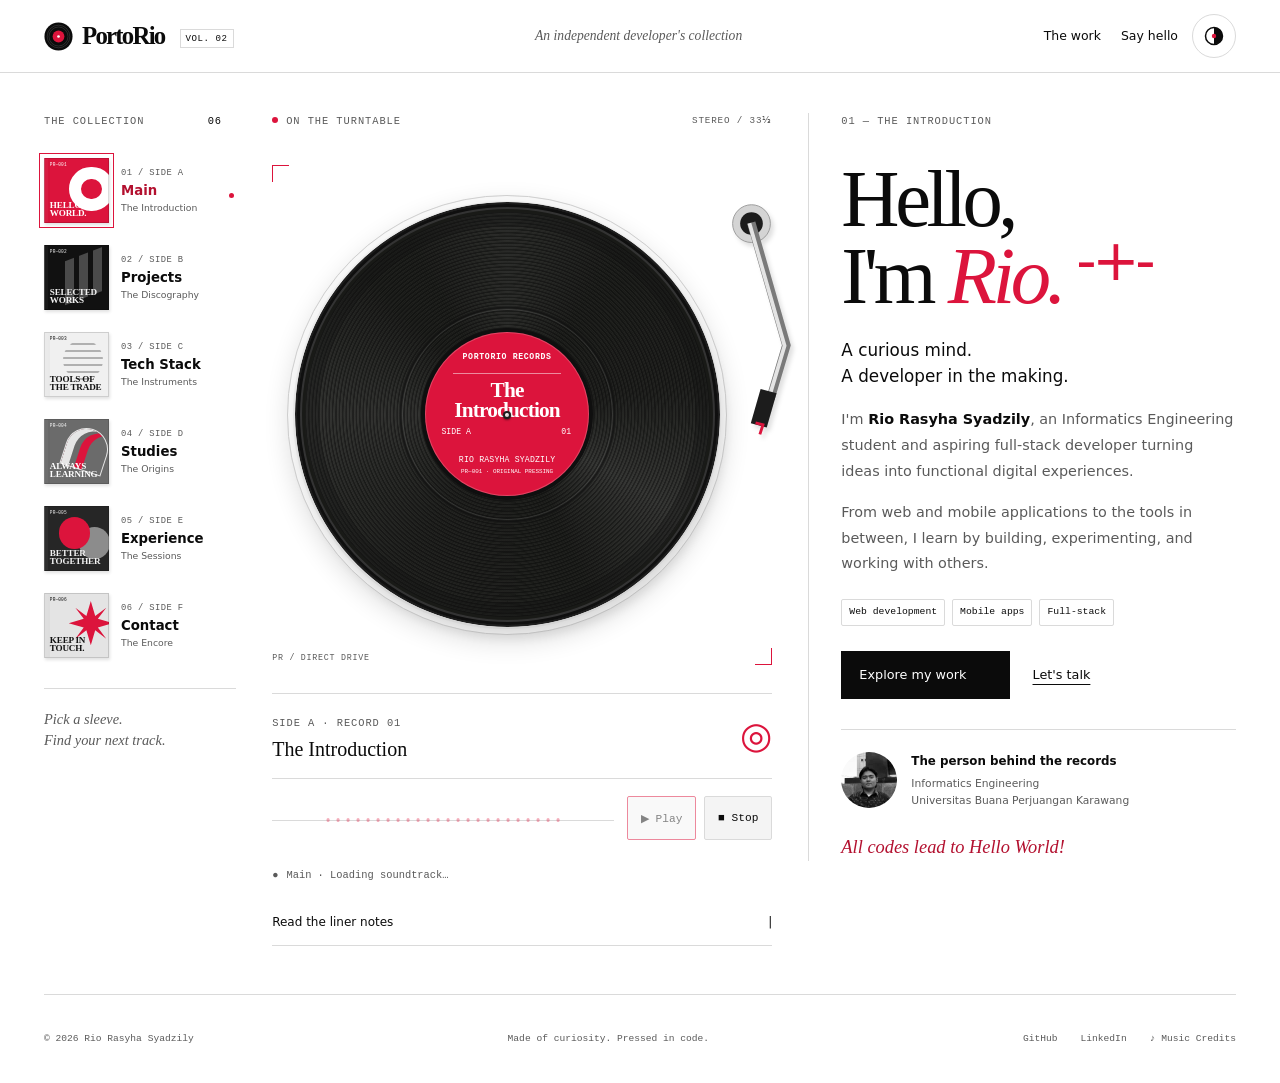
==== commit 1b7275ca: "Minor typography" ====
--- a/index.html
+++ b/index.html
@@ -9,18 +9,20 @@
     (function () { var s; try { s = localStorage.getItem("portorio-theme"); } catch (e) { } var t = s === "dark" || s === "light" ? s : (matchMedia("(prefers-color-scheme: dark)").matches ? "dark" : "light"); document.documentElement.dataset.theme = t; document.querySelector('meta[name="theme-color"]').content = t === "dark" ? "#0b0b0b" : "#ffffff"; })();
   </script>
   <meta name="description"
-    content="The developer's discography. Explore the web, mobile, and game projects of Rio Rasyha Syadzily, an Informatics Engineering student and aspiring full-stack developer.">
+    content="The developer's discography. Explore the projects of Rio Rasyha Syadzily, an Informatics Engineering student and aspiring full-stack developer.">
   <meta property="og:title" content="PortoRio — The Developer's Discography">
   <meta property="og:description"
     content="Six records. One developer. Explore Rio's projects, instruments, and the story behind the work.">
   <meta property="og:type" content="website">
   <title>PortoRio — The Developer's Discography</title>
   <link rel="icon" href="assets/record.svg" type="image/svg+xml">
-  <link rel="stylesheet" href="css/theme.css">
-  <link rel="stylesheet" href="css/index.css">
-  <link rel="stylesheet" href="css/vinyl.css">
-  <link rel="stylesheet" href="css/playback.css">
-  <script src="js/app.js" defer></script>
+  <!-- Cache-busting: when you publish CSS/JS changes, change every ?v=20261125 on this page
+       (and in detail_PJ.html / detail_exp.html) to a new value, e.g. today's date. -->
+  <link rel="stylesheet" href="css/theme.css?v=20261125">
+  <link rel="stylesheet" href="css/index.css?v=20261125">
+  <link rel="stylesheet" href="css/vinyl.css?v=20261125">
+  <link rel="stylesheet" href="css/playback.css?v=20261125">
+  <script src="js/app.js?v=20261125" defer></script>
 </head>
 
 <body data-record="home">
@@ -108,6 +110,8 @@
               <path class="arm-tube-hi" d="M61 24v135l-32 50" stroke-width="4" />
               <path class="arm-head" d="m24 196 15 9-20 32-15-9z" />
               <path class="arm-stylus" d="m9 229 7 4-6 9" stroke-width="3" />
+              <path class="arm-hit" d="M63 18v141l-32 50-14 24" />
+              <path class="arm-hit-upper" d="M63 18v120" />
             </g>
           </svg>
           <div class="record-motion" id="record-motion">
@@ -153,9 +157,9 @@
           <p class="intro-subtitle">A curious mind.<br>A developer in the making.</p>
           <p>I'm <strong>Rio Rasyha Syadzily</strong>, an Informatics Engineering student and aspiring full-stack
             developer turning ideas into functional digital experiences.</p>
-          <p id="about">From web and mobile applications to little worlds in games, I learn by building, experimenting,
+          <p id="about">From web and mobile applications to the tools in between, I learn by building, experimenting,
             and working with others.</p>
-          <div class="interest-tags"><span>Web development</span><span>Mobile apps</span><span>Game development</span>
+          <div class="interest-tags"><span>Web development</span><span>Mobile apps</span><span>Full-stack</span>
           </div>
           <div class="actions"><a class="button button-ink" href="#projects">Explore my work <span
                 aria-hidden="true"></span></a><a class="text-link" href="#contact">Let's talk <span
@@ -173,7 +177,8 @@
           <p class="eyebrow panel-catalog">02 — The Discography</p>
           <h2 id="projects-heading" tabindex="-1">Selected <em>works.</em>
           </h2>
-          <p>A few ideas that made it out of my notebook. Four tracks across web, mobile, and game development.</p>
+          <p>A few ideas that made it out of my notebook. Four tracks from different corners of what I build, and one
+            on the way.</p>
           <ol class="track-list">
             <li>
               <article class="track"><a class="track-cover" href="detail_PJ.html?project=proculus"
@@ -206,10 +211,11 @@
                   aria-label="View Echoes of Gaia project"><img src="assets/projects/echoes/thumb.webp"
                     alt="Echoes of Gaia 2D game environment" width="200" height="172" loading="lazy"
                     decoding="async"><span aria-hidden="true">03</span></a>
-                <div><span class="eyebrow">Game · GEMASTIK XIX 2026</span>
+                <div><span class="eyebrow">Team project · GEMASTIK XIX 2026</span>
                   <h3><a href="detail_PJ.html?project=echoes">Echoes of Gaia <span aria-hidden="true"></span></a>
                   </h3>
-                  <p>The Living World. A 2D game exploring gameplay, creative direction, and team collaboration.</p>
+                  <p>The Living World. A competition project where I led the team, set the creative direction, and kept
+                    everyone moving toward one vision.</p>
                   <p class="track-tech">Unity · C# · 2D · Game Design</p>
                 </div>
               </article>
@@ -224,6 +230,18 @@
                   </h3>
                   <p>A team-built event organizer application, from front-end interfaces to back-end functionality.</p>
                   <p class="track-tech">PHP · JavaScript · MySQL · HTML · CSS</p>
+                </div>
+              </article>
+            </li>
+            <li>
+              <article class="track track-upcoming"><a class="track-cover track-cover-pending"
+                  href="detail_PJ.html?project=freshu" aria-label="View FreshU project, upcoming release"><span
+                    class="cover-disc" aria-hidden="true"></span><span aria-hidden="true">Upcoming</span></a>
+                <div><span class="eyebrow">Full-stack · Web &amp; mobile first</span>
+                  <h3><a href="detail_PJ.html?project=freshu">FreshU <span aria-hidden="true"></span></a>
+                  </h3>
+                  <p>A personalized university onboarding platform for first- and second-year students.</p>
+                  <p class="track-tech">Laravel · PHP · PostgreSQL · Tailwind CSS · Vite · Sanctum</p>
                 </div>
               </article>
             </li>
@@ -290,8 +308,8 @@
             </article>
             <article class="skill-card">
               <div class="skill-heading">
-                <h3>04 / Game development</h3>
-                <button type="button" class="skill-toggle" aria-label="Technology logos for Game Development"
+                <h3>04 / Beyond the stack</h3>
+                <button type="button" class="skill-toggle" aria-label="Technology logos for Beyond the stack"
                   aria-pressed="false" hidden>Show logos +</button>
               </div>
               <div class="skill-list">
@@ -318,9 +336,17 @@
             <p>Bachelor of Informatics Engineering</p>
             <span class="small-note">GPA: to be added.</span>
           </article>
-          <article class="liner-entry"><span class="eyebrow">On the learning list</span>
-            <h3>Ruby on Rails</h3>
+          <article class="liner-entry"><span class="eyebrow">On the learning list <span class="status-tag">In
+                progress</span></span>
+            <h3><a href="detail_exp.html?study=rails">Ruby on Rails</a></h3>
             <p>Currently studying Ruby on Rails for web app development.</p>
+            <a class="text-link" href="detail_exp.html?study=rails">View details</a>
+          </article>
+          <article class="liner-entry"><span class="eyebrow">On the learning list <span class="status-tag">In
+                progress</span></span>
+            <h3><a href="detail_exp.html?study=yachiyo">Yachiyo GenAI</a></h3>
+            <p>Make waifu real by building her locally.</p>
+            <a class="text-link" href="detail_exp.html?study=yachiyo">View details</a>
           </article>
           <article class="liner-entry"><span class="eyebrow">Learning by doing</span>
             <h3>Beyond the classroom</h3>
@@ -337,9 +363,9 @@
           <h3 class="group-title" id="competitions">Competition recordings</h3>
           <article class="liner-entry"><span class="eyebrow">August 2026</span>
             <h3><a href="detail_exp.html?exp=gemastik">GEMASTIK XIX 2026</a></h3>
-            <p class="entry-role">Game Development Division · Team Leader</p>
-            <p>Represented Universitas Buana Perjuangan Karawang, leading a team building a 2D game with Unity and C#.
-              Responsible for the core concept, creative direction, and team coordination.</p>
+            <p class="entry-role">Team Leader · Game Development Division</p>
+            <p>Represented Universitas Buana Perjuangan Karawang as team leader, coordinating the team, setting the
+              core concept and creative direction, and keeping development on schedule.</p>
             <a class="text-link" href="detail_exp.html?exp=gemastik">View details</a>
           </article>
           <article class="liner-entry"><span class="eyebrow">May — June 2026</span>
@@ -397,15 +423,41 @@
           <div class="profile-links"><a href="https://github.com/iori-28" target="_blank"
               rel="noopener noreferrer"><span><strong>GitHub</strong><small>@iori-28 | Explore the
                   code</small></span><span aria-hidden="true"></span></a><a
-              href="https://www.linkedin.com/in/rio-rasyha-syadzily" target="_blank"
-              rel="noopener noreferrer"><span><strong>LinkedIn</strong><small>Rio Rasyha Syadzily | Let's
-                  connect</small></span><span aria-hidden="true"></span></a><a
               href="https://www.upwork.com/freelancers/~012135f9621b854995?mp_source=share" target="_blank"
               rel="noopener noreferrer"><span><strong>Freelancing</strong><small>Rio S. | Hire me</small></span><span
                 aria-hidden="true"></span></a><a
               href="https://mail.google.com/mail/?view=cm&amp;fs=1&amp;to=riorasyhasyadzily@gmail.com" target="_blank"
               rel="noopener noreferrer"><span><strong>Quick Gmail</strong><small>Write a message in your
                   browser</small></span><span aria-hidden="true"></span></a></div>
+          <div class="business-card">
+            <div class="card-stage">
+              <p class="eyebrow card-label">LinkedIn · Business card</p>
+              <div class="card-flip" id="card-flip">
+                <div class="card-face card-front">
+                  <img src="assets/contact/card-front.jpg" alt="" width="989" height="615" loading="lazy"
+                    decoding="async">
+                  <span class="sr-only">Rio Rasyha Syadzily. Informatics Student, Full-Stack Developer. Rails, Ruby,
+                    PHP, Laravel, JavaScript, Python. Universitas Buana Perjuangan Karawang, West Karawang.</span>
+                </div>
+                <div class="card-face card-back" aria-hidden="true">
+                  <img src="assets/contact/card-back.jpg"
+                    alt="Back of the business card: Rio beside an illustrated character on a crimson background"
+                    width="986" height="609" loading="lazy" decoding="async">
+                </div>
+              </div>
+              <div class="card-actions">
+                <button type="button" class="card-flip-button sr-only" aria-controls="card-flip" aria-pressed="false"
+                  hidden>Turn the business card over</button>
+                <span class="card-hint" aria-hidden="true" hidden>Drag or tap the card to turn it over</span>
+              </div>
+            </div>
+            <a class="card-qr" href="https://www.linkedin.com/in/rio-rasyha-syadzily-9418a536b" target="_blank"
+              rel="noopener noreferrer" aria-label="LinkedIn profile: scan or tap to connect (opens in a new tab)">
+              <span class="eyebrow card-qr-label">LinkedIn profile</span>
+              <img src="assets/contact/linkedin-qr.png" alt="" width="392" height="392" loading="lazy" decoding="async">
+              <span class="card-qr-note">Scan or tap to connect on LinkedIn</span>
+            </a>
+          </div>
           <p class="handwritten">Thanks for giving my records a spin.</p>
         </section>
         <a class="collection-return text-link" href="#sleeve-list">Back to the collection</a>
@@ -420,8 +472,9 @@
   </main>
   <footer class="page-width footer"><span>© <span id="year">2026</span> Rio Rasyha Syadzily</span><span
       class="footer-motto">Made of curiosity. Pressed in code.</span><a href="https://github.com/iori-28"
-      target="_blank" rel="noopener noreferrer">GitHub </a><a href="https://www.linkedin.com/in/rio-rasyha-syadzily"
-      target="_blank" rel="noopener noreferrer">LinkedIn </a>
+      target="_blank" rel="noopener noreferrer">GitHub </a><a
+      href="https://www.linkedin.com/in/rio-rasyha-syadzily-9418a536b" target="_blank"
+      rel="noopener noreferrer">LinkedIn </a>
     <button type="button" class="music-credits-button" id="music-credits-open" aria-haspopup="dialog"
       aria-controls="music-credits" hidden>&#9834; Music Credits</button>
   </footer>
--- a/css/theme.css
+++ b/css/theme.css
@@ -204,3 +204,17 @@
     scroll-behavior: auto !important;
   }
 }
+
+/* Status label for unfinished work ("Upcoming", "In progress"); used on every page. */
+.status-tag {
+  display: inline-block;
+  margin-left: 6px;
+  padding: 1px 8px;
+  border: 1px solid var(--accent);
+  border-radius: 999px;
+  color: var(--accent-ink);
+  font: .62rem/1.6 var(--mono);
+  letter-spacing: .1em;
+  text-transform: uppercase;
+  vertical-align: middle;
+}
--- a/css/index.css
+++ b/css/index.css
@@ -37,6 +37,8 @@
 img {
   display: block;
   max-width: 100%;
+  /* Keep proportions when only a width applies (e.g. width/height attributes). */
+  height: auto;
 }
 
 button,
@@ -112,21 +114,8 @@
   background: var(--bg);
 }
 
-/* The shadow fades in on a pseudo-element so only opacity animates. */
-.navbar::after {
-  content: "";
-  position: absolute;
-  inset: 100% 0 auto;
-  height: 12px;
-  background: linear-gradient(var(--shadow), transparent);
-  opacity: 0;
-  pointer-events: none;
-  transition: opacity var(--dur-ui) var(--ease-out);
-}
-
-.navbar.scrolled::after {
-  opacity: .35;
-}
+/* No scroll shadow: a translucent, fading strip under the sticky header could
+   briefly show stale content on some displays. The border separates it. */
 
 .nav-inner {
   display: flex;
@@ -1122,3 +1111,288 @@
 .liner-entry .text-link {
   margin-top: 6px;
 }
+
+/* Whole-card tap targets (mobile first). The title link's ::after stretches
+   over its card; the cover and "View details" links stay on top and still work. */
+.track,
+.liner-entry {
+  position: relative;
+}
+
+.track h3 a::after,
+.liner-entry h3 a::after {
+  content: "";
+  position: absolute;
+  inset: 0;
+  z-index: 1;
+  transition: background-color var(--dur-micro) var(--ease-out);
+}
+
+.track .track-cover,
+.liner-entry .text-link {
+  z-index: 2;
+}
+
+.liner-entry .text-link {
+  position: relative;
+}
+
+/* Hovering anywhere on the card behaves like hovering its title. */
+.track:hover h3 a,
+.liner-entry:hover h3 a {
+  color: var(--accent-ink);
+}
+
+.track:hover .track-cover::before {
+  opacity: 0;
+}
+
+/* Brief press feedback on touch. */
+.track h3 a:active::after,
+.liner-entry h3 a:active::after {
+  background: color-mix(in srgb, var(--ink) 5%, transparent);
+}
+
+.track:has(h3 a:focus-visible),
+.liner-entry:has(h3 a:focus-visible) {
+  outline: 2px solid var(--accent);
+  outline-offset: 4px;
+}
+
+/* Upcoming release: a drawn record stands in for missing cover art,
+   and "Upcoming" replaces the track number. */
+.track-cover-pending {
+  display: grid;
+  place-items: center;
+  aspect-ratio: 200 / 172;
+  border-style: dashed;
+  background: transparent;
+}
+
+.track-cover-pending::before {
+  display: none;
+}
+
+.track-cover-pending > .cover-disc {
+  position: static;
+  padding: 0;
+  width: 46%;
+  aspect-ratio: 1;
+  border-radius: 50%;
+  background: radial-gradient(circle, var(--bg) 0 6%, var(--accent) 7% 30%, #111111 31% 100%);
+  box-shadow: inset 0 0 0 2px #2a2a2a;
+  margin-bottom: 14px;
+}
+
+.track-cover-pending > span:last-child {
+  background: transparent;
+  color: var(--accent-ink);
+  border: 1px solid var(--accent);
+  letter-spacing: .08em;
+  text-transform: uppercase;
+  padding: 2px 5px;
+  left: 4px;
+  bottom: 4px;
+  font-size: .5rem;
+}
+
+/* Business card (Contact): a card that flips between its front (details) and
+   back (artwork), beside the LinkedIn QR. Only `transform` animates, so the flip
+   runs on the compositor and stays smooth on phones. */
+.business-card {
+  display: flex;
+  flex-wrap: wrap;
+  align-items: center;
+  gap: 22px 28px;
+  margin-top: 28px;
+}
+
+.card-stage {
+  flex: 1 1 260px;
+  min-width: 0;
+  perspective: 1200px;
+}
+
+/* Both faces share one grid cell, so the back always matches the front's size. */
+.card-flip {
+  display: grid;
+  transform-style: preserve-3d;
+}
+
+/* Drag to turn it in 3D (sideways on touch, any direction with a mouse); a
+   vertical swipe on a phone still scrolls the page (pan-y). */
+.enhanced .card-flip {
+  cursor: grab;
+  touch-action: pan-y;
+  user-select: none;
+  -webkit-user-select: none;
+  -webkit-tap-highlight-color: transparent;
+}
+
+.card-flip.is-dragging {
+  cursor: grabbing;
+}
+
+/* After release it springs to the nearest face; a compositor-run transition. */
+.card-flip.is-settling {
+  transition: transform 680ms cubic-bezier(.2, 1.25, .35, 1);
+}
+
+/* Landed upside down: a quick in-plane spin to stand upright. */
+.card-flip.is-righting {
+  transition: transform 460ms var(--ease-in-out);
+}
+
+.card-face img {
+  pointer-events: none;
+  -webkit-user-drag: none;
+}
+
+.card-flip.is-near {
+  will-change: transform;
+}
+
+.card-face {
+  grid-area: 1 / 1;
+  min-width: 0;
+  overflow: hidden;
+  border-radius: 12px;
+  -webkit-backface-visibility: hidden;
+  backface-visibility: hidden;
+}
+
+/* Both sides are the real card artwork, so the card takes its proportions. */
+.card-flip {
+  aspect-ratio: 989 / 615;
+}
+
+.card-face img {
+  display: block;
+  width: 100%;
+  height: 100%;
+  object-fit: cover;
+}
+
+.card-front {
+  position: relative;
+  background: #fff8e8;
+}
+
+/* A hairline edge drawn above the artwork so the cream card reads on white. */
+.card-front::after {
+  content: "";
+  position: absolute;
+  inset: 0;
+  border-radius: inherit;
+  box-shadow: inset 0 0 0 1px var(--line);
+  pointer-events: none;
+  transition: box-shadow var(--dur-micro) var(--ease-out);
+}
+
+@media (hover: hover) {
+  .card-flip:hover .card-front::after {
+    box-shadow: inset 0 0 0 1px var(--accent);
+  }
+}
+
+.card-back {
+  transform: rotateY(180deg);
+  background: #bf173a;
+}
+
+.card-label {
+  margin-bottom: 12px;
+}
+
+.card-actions {
+  display: flex;
+  flex-wrap: wrap;
+  align-items: center;
+  gap: 4px 20px;
+  margin-top: 10px;
+}
+
+.card-hint {
+  color: var(--muted);
+  font: .6rem/1.6 var(--mono);
+  letter-spacing: .06em;
+  text-transform: uppercase;
+}
+
+/* Hidden until it receives keyboard focus. */
+.card-flip-button:focus-visible {
+  position: static;
+  width: auto;
+  height: auto;
+  overflow: visible;
+  clip-path: none;
+  white-space: nowrap;
+}
+
+.card-flip-button {
+  min-height: 44px;
+  padding: 0 14px;
+  border: 1px solid var(--line);
+  border-radius: 999px;
+  background: transparent;
+  color: var(--ink);
+  font: .66rem var(--mono);
+  letter-spacing: .06em;
+  text-transform: uppercase;
+  transition: border-color var(--dur-micro) var(--ease-out), color var(--dur-micro) var(--ease-out);
+}
+
+.card-flip-button:hover,
+.card-flip-button[aria-pressed="true"] {
+  border-color: var(--accent);
+  color: var(--accent-ink);
+}
+
+.card-qr {
+  flex: 0 0 auto;
+  margin-inline: auto;
+  display: grid;
+  justify-items: center;
+  gap: 8px;
+}
+
+/* The QR keeps its white tile in both themes so it stays scannable. */
+.card-qr img {
+  width: 168px;
+  height: auto;
+  padding: 8px;
+  border-radius: 8px;
+  background: #ffffff;
+  box-shadow: 0 0 0 1px var(--line);
+}
+
+.card-qr-note {
+  color: var(--muted);
+  font: .6rem/1.6 var(--mono);
+  letter-spacing: .06em;
+  text-transform: uppercase;
+  transition: color var(--dur-micro) var(--ease-out);
+}
+
+.card-qr-label {
+  color: var(--muted);
+}
+
+/* The QR block is itself a link to the profile (tap on phones, click on desktop). */
+.card-qr img {
+  transition: box-shadow var(--dur-micro) var(--ease-out), transform var(--dur-micro) var(--ease-out);
+}
+
+.card-qr:hover img,
+.card-qr:focus-visible img {
+  box-shadow: 0 0 0 2px var(--accent);
+}
+
+.card-qr:hover .card-qr-note,
+.card-qr:focus-visible .card-qr-note {
+  color: var(--accent-ink);
+}
+
+.card-qr:active img {
+  transform: scale(.98);
+}
--- a/css/vinyl.css
+++ b/css/vinyl.css
@@ -383,6 +383,40 @@
   stroke: var(--accent);
 }
 
+/* Invisible, finger-sized grab area along the arm (enabled once JS runs). */
+.tonearm .arm-hit,
+.tonearm .arm-hit-upper {
+  fill: none;
+  stroke: transparent;
+  stroke-width: 34;
+  stroke-linecap: round;
+  pointer-events: none;
+}
+
+.enhanced .tonearm .arm-hit,
+.enhanced .tonearm .arm-hit-upper {
+  pointer-events: stroke;
+  cursor: grab;
+}
+
+/* Lowered onto the record, only the upper tube (outside the record) lifts the arm; the rest
+   lets presses through so the whole record can still be scratched. */
+.enhanced .tonearm.is-engaged .arm-hit {
+  pointer-events: none;
+}
+
+/* touch-action is ignored on SVG shapes, so set it on the arm's <svg> box.
+   The svg itself has pointer-events: none, so this only affects touches that
+   land on the grab area. */
+.enhanced .tonearm {
+  touch-action: none;
+}
+
+.tonearm.is-dragging .arm-hit,
+.tonearm.is-dragging .arm-hit-upper {
+  cursor: grabbing;
+}
+
 .deck-signature {
   position: absolute;
   bottom: 0;
